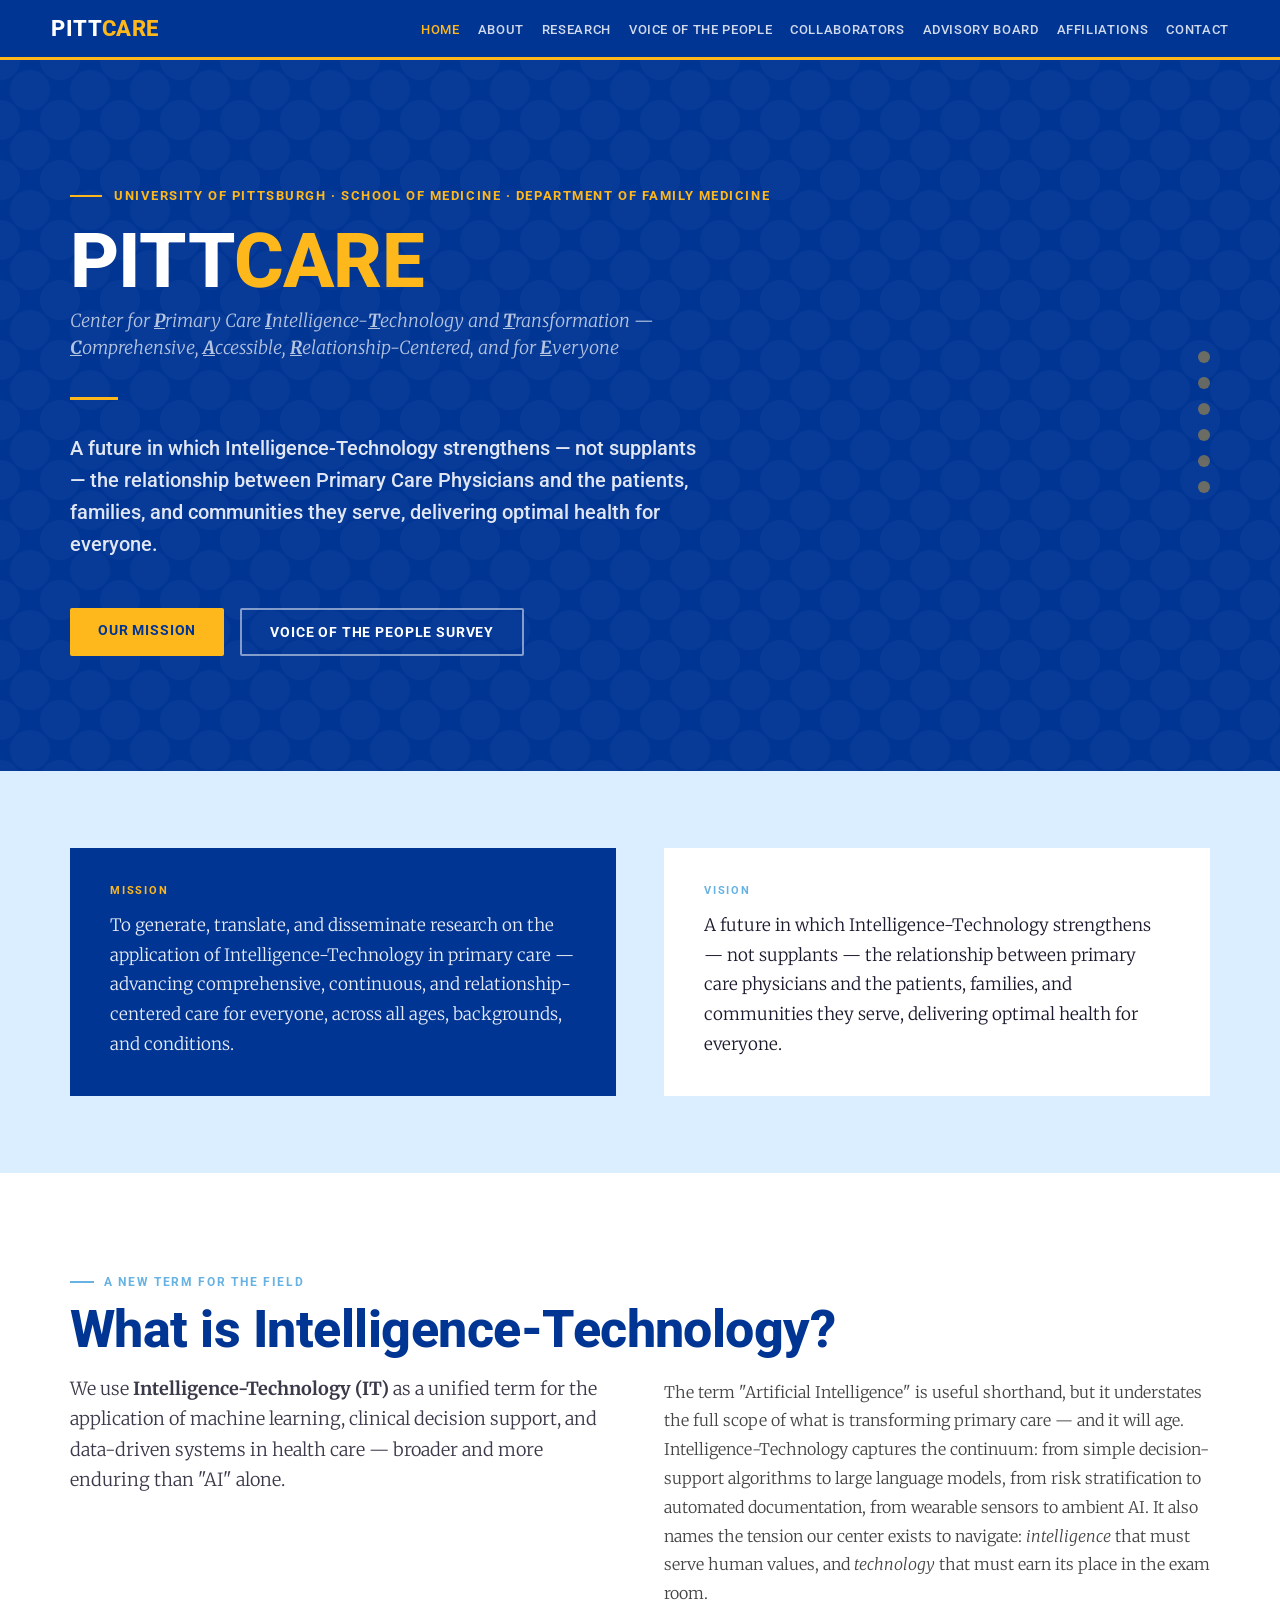
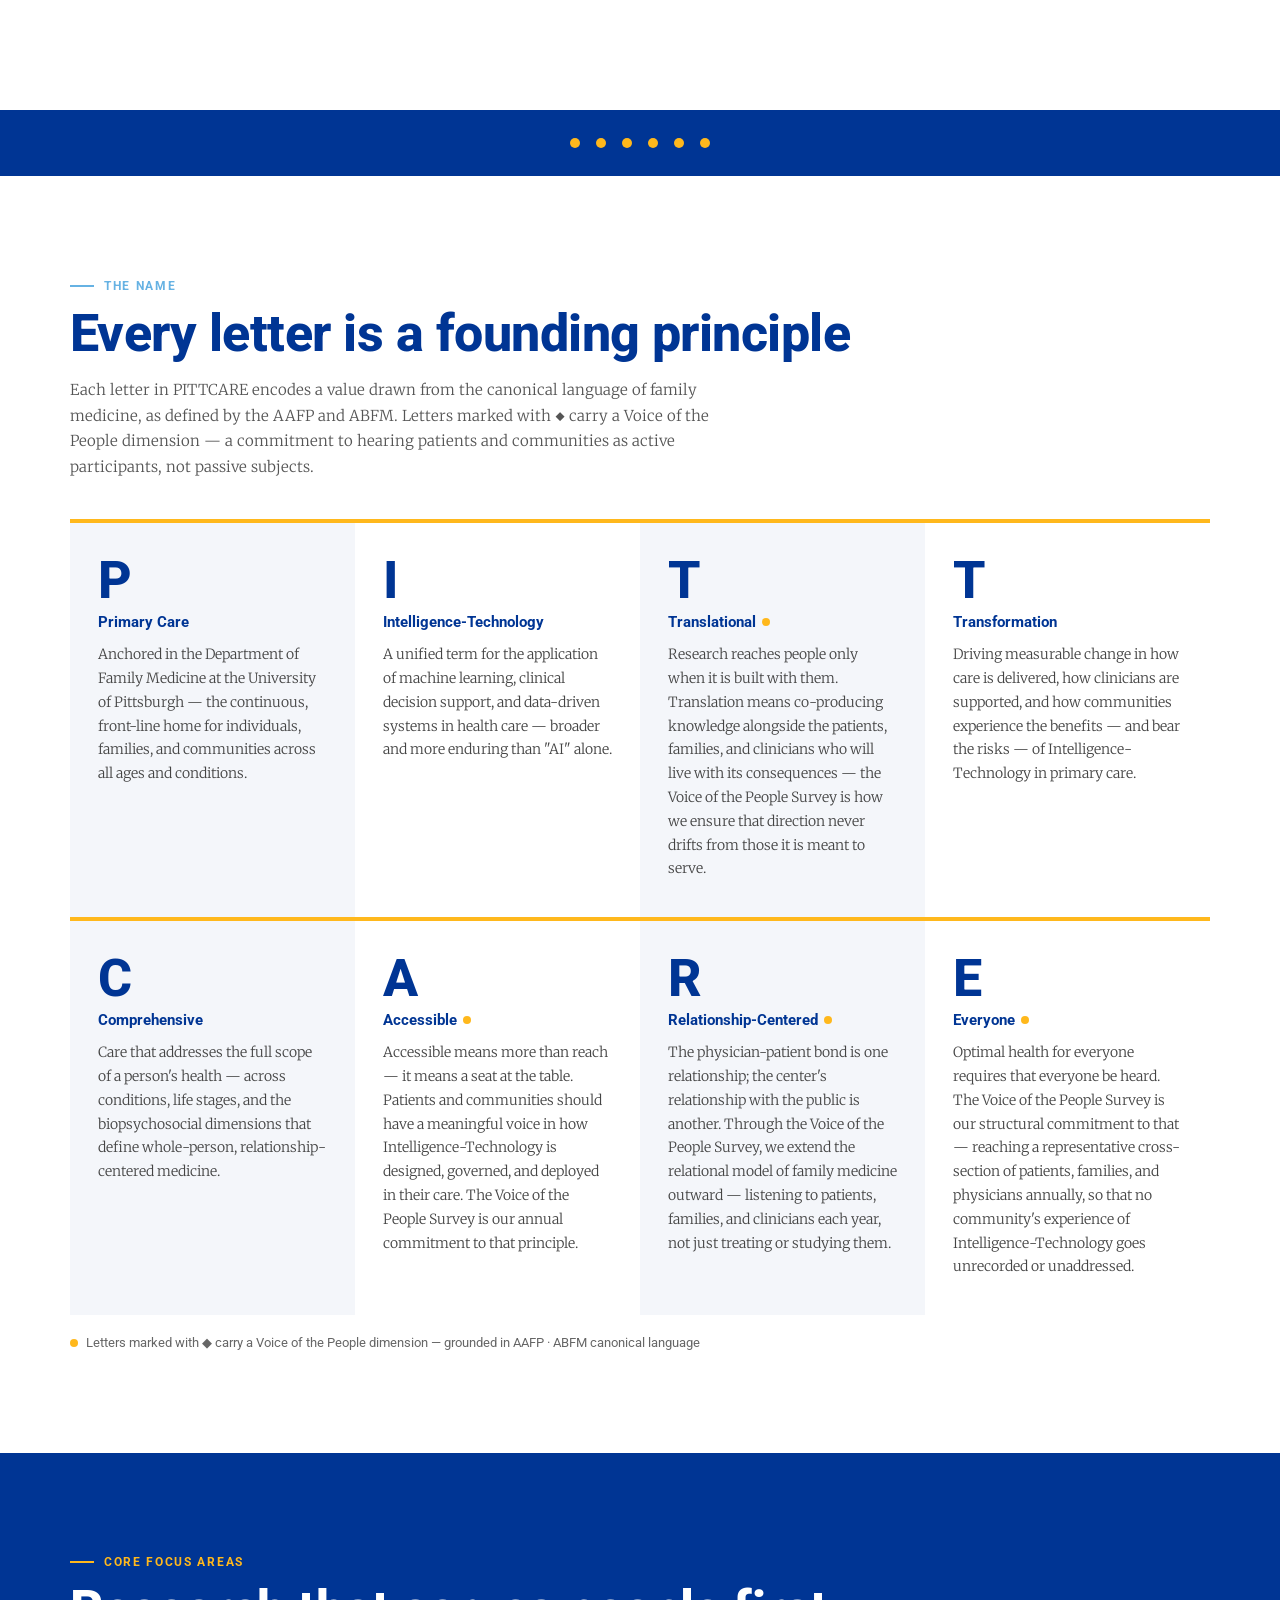
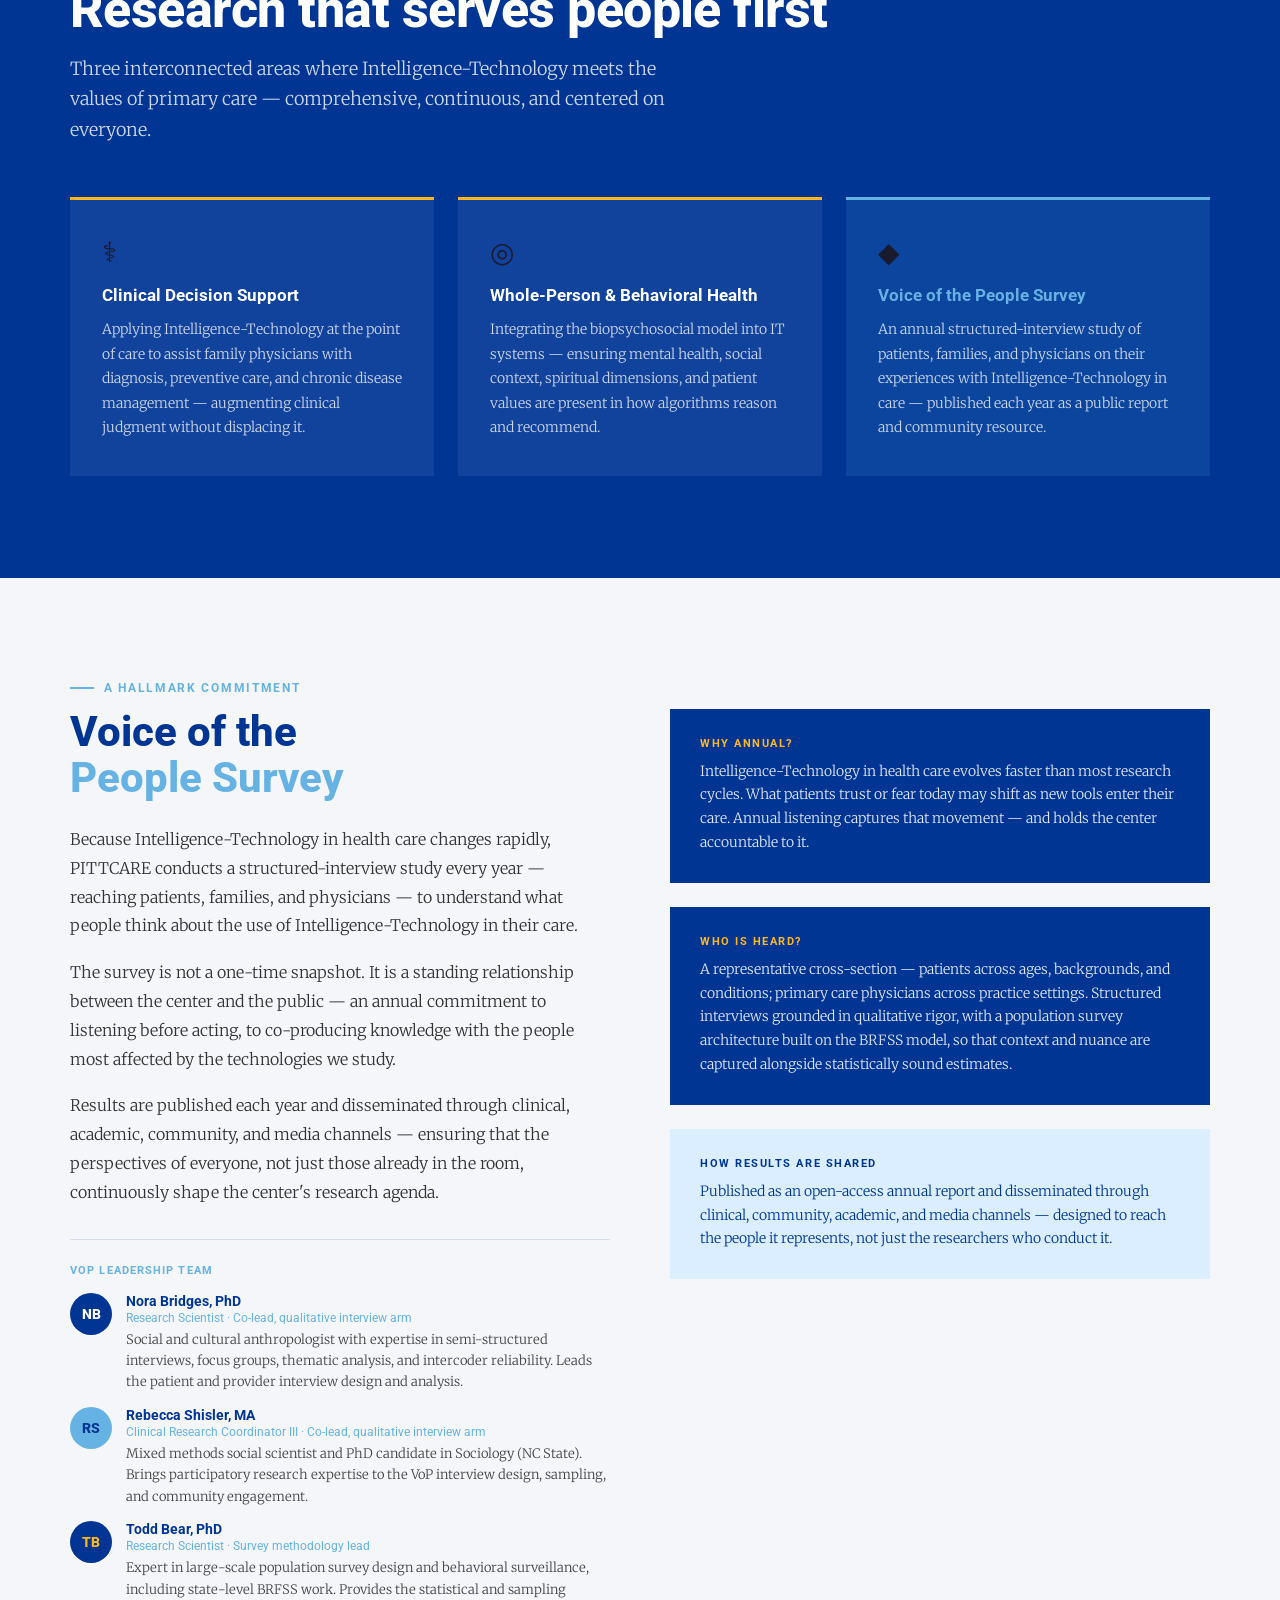
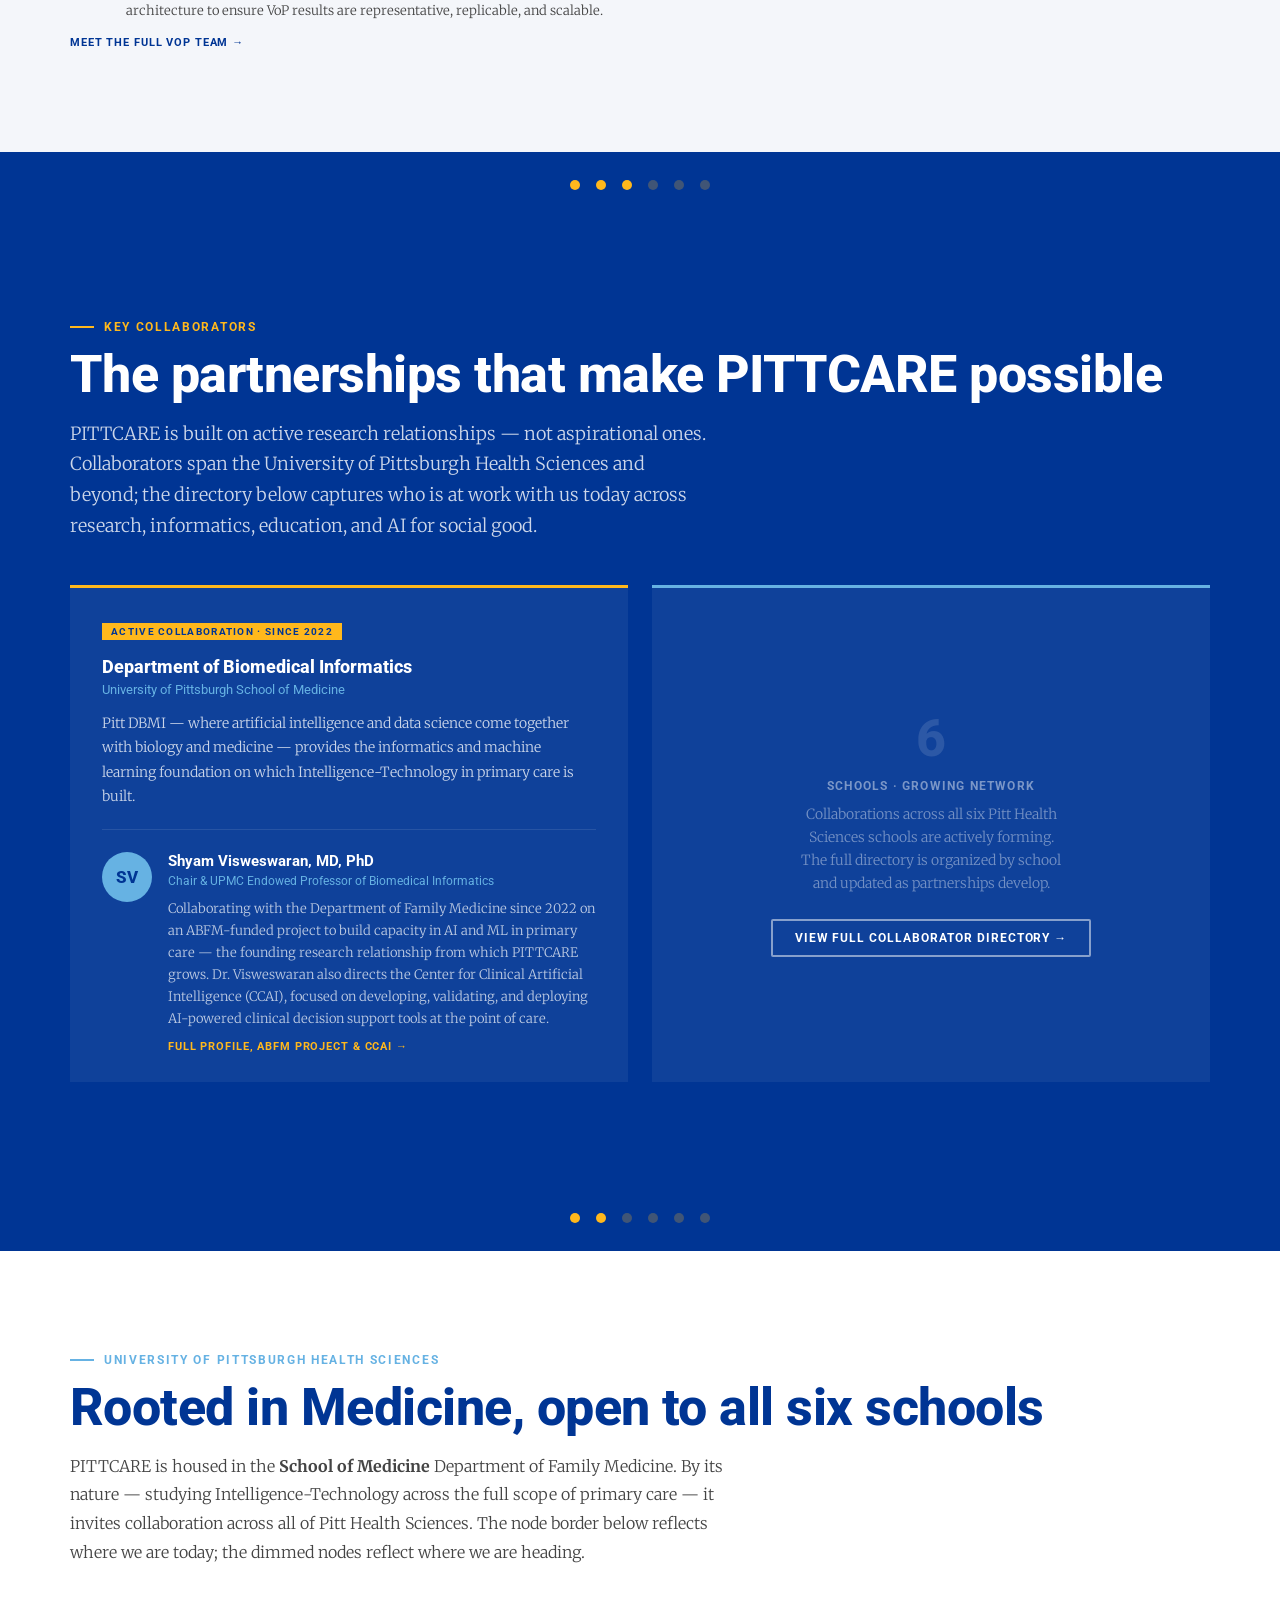
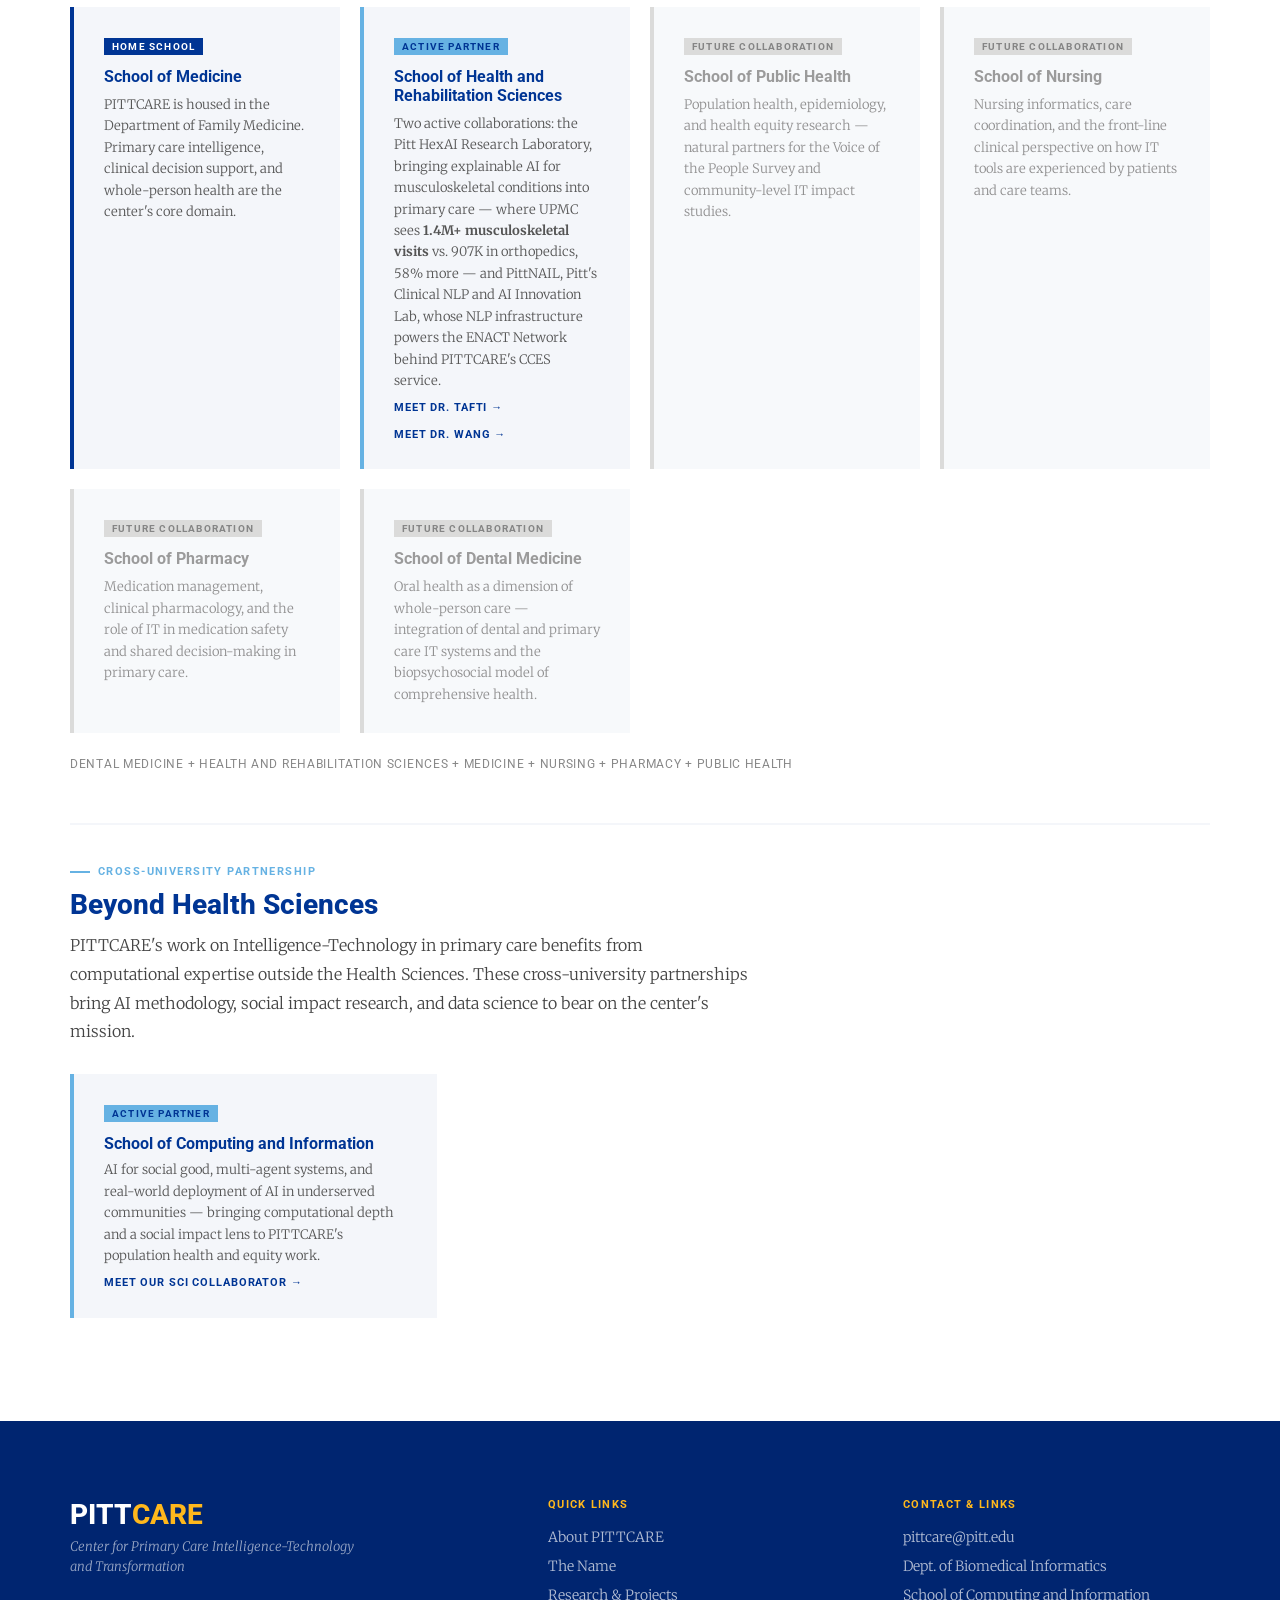
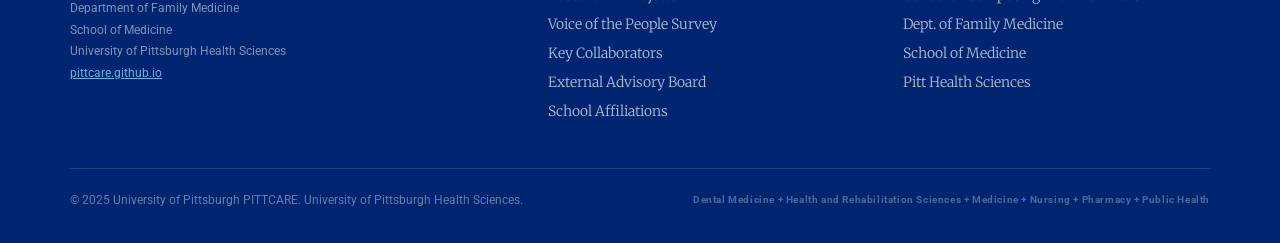
==== index.html @ 3c2f388a "Update index.html" ====
<!DOCTYPE html>
<html lang="en">
<head>
  <meta charset="UTF-8">
  <meta name="viewport" content="width=device-width, initial-scale=1.0">
  <title>PITTCARE — Center for Primary Care Intelligence-Technology and Transformation</title>
  <link rel="preconnect" href="https://fonts.googleapis.com">
  <link rel="preconnect" href="https://fonts.gstatic.com" crossorigin>
  <link href="https://fonts.googleapis.com/css2?family=Merriweather:ital,wght@0,300;0,400;0,700;1,300;1,400&family=Roboto:wght@400;500;700;800;900&display=swap" rel="stylesheet">

  <style>
    *, *::before, *::after { box-sizing: border-box; margin: 0; padding: 0; }

    /* ── Brand tokens ─────────────────────────────────────────────── */
    :root {
      --royal:      #003594;
      --royal-dark: #002570;
      --gold:       #ffb81c;
      --light-blue: #66b2e3;
      --new-sky:    #dbeeff;
      --white:      #ffffff;
      --black:      #000000;
      --gray:       #c8c9c7;
      --gray-light: #f4f6fa;
      --text-body:  #1a1a2e;

      --font-sans:  'Roboto', sans-serif;
      --font-serif: 'Merriweather', serif;

      --max-w: 1140px;
      --section-pad: clamp(60px, 8vw, 110px) clamp(20px, 5vw, 80px);
    }

    html { scroll-behavior: smooth; }

    body {
      font-family: var(--font-sans);
      color: var(--text-body);
      background: var(--white);
      -webkit-font-smoothing: antialiased;
    }

    /* ── Six-node motif (signature element) ──────────────────────── */
    .nodes {
      display: flex;
      gap: 8px;
      align-items: center;
    }

    .node {
      width: 10px;
      height: 10px;
      border-radius: 50%;
      background: var(--gold);
      opacity: 0.35;
      transition: opacity 0.4s, transform 0.4s;
    }

    .node.active {
      opacity: 1;
      transform: scale(1.25);
    }

    .node-row {
      display: flex;
      gap: 10px;
      align-items: center;
    }

    .node-row .node { width: 8px; height: 8px; }

    /* ── Hero ─────────────────────────────────────────────────────── */
    .hero {
      background: var(--royal);
      color: var(--white);
      padding: clamp(80px,10vw,130px) clamp(20px,5vw,80px) clamp(70px,9vw,120px);
      position: relative;
      overflow: hidden;
    }

    /* Subtle cellular texture via SVG background */
    .hero::before {
      content: '';
      position: absolute;
      inset: 0;
      background-image: url("data:image/svg+xml,%3Csvg width='60' height='60' viewBox='0 0 60 60' xmlns='http://www.w3.org/2000/svg'%3E%3Cg fill='none' fill-rule='evenodd'%3E%3Cg fill='%23ffffff' fill-opacity='0.03'%3E%3Ccircle cx='30' cy='30' r='20'/%3E%3Ccircle cx='0' cy='0' r='20'/%3E%3Ccircle cx='60' cy='0' r='20'/%3E%3Ccircle cx='0' cy='60' r='20'/%3E%3Ccircle cx='60' cy='60' r='20'/%3E%3C/g%3E%3C/g%3E%3C/svg%3E");
      pointer-events: none;
    }

    .hero-inner {
      max-width: var(--max-w);
      margin: 0 auto;
      position: relative;
    }

    .hero-eyebrow {
      font-family: var(--font-sans);
      font-weight: 700;
      font-size: 13px;
      letter-spacing: 0.12em;
      text-transform: uppercase;
      color: var(--gold);
      margin-bottom: 20px;
      display: flex;
      align-items: center;
      gap: 12px;
    }

    .hero-eyebrow::before {
      content: '';
      display: block;
      width: 32px;
      height: 2px;
      background: var(--gold);
    }

    .hero h1 {
      font-family: var(--font-sans);
      font-weight: 800;
      font-size: clamp(42px, 6.5vw, 76px);
      line-height: 1.0;
      letter-spacing: -0.01em;
      color: var(--white);
      margin-bottom: 8px;
    }

    .hero h1 .accent { color: var(--gold); }

    .hero-full-name {
      font-family: var(--font-serif);
      font-weight: 300;
      font-style: italic;
      font-size: clamp(14px, 1.6vw, 18px);
      color: rgba(255,255,255,0.7);
      margin-bottom: 36px;
      line-height: 1.5;
    }

    .hero-rule {
      width: 48px;
      height: 3px;
      background: var(--gold);
      margin-bottom: 32px;
    }

    .hero-body {
      font-family: var(--font-sans);
      font-weight: 500;
      font-size: clamp(16px, 1.8vw, 20px);
      line-height: 1.6;
      color: rgba(255,255,255,0.88);
      max-width: 640px;
      margin-bottom: 48px;
    }

    .hero-ctas {
      display: flex;
      gap: 16px;
      flex-wrap: wrap;
    }

    .btn {
      font-family: var(--font-sans);
      font-weight: 700;
      font-size: 14px;
      letter-spacing: 0.06em;
      text-transform: uppercase;
      padding: 14px 28px;
      border-radius: 2px;
      text-decoration: none;
      display: inline-block;
      transition: all 0.2s;
      cursor: pointer;
    }

    .btn-primary {
      background: var(--gold);
      color: var(--royal);
    }

    .btn-primary:hover {
      background: #e8a510;
      transform: translateY(-1px);
    }

    .btn-outline {
      background: transparent;
      color: var(--white);
      border: 2px solid rgba(255,255,255,0.5);
    }

    .btn-outline:hover {
      border-color: var(--white);
      background: rgba(255,255,255,0.08);
    }

    .hero-node-strip {
      position: absolute;
      right: 0;
      top: 50%;
      transform: translateY(-50%);
      display: flex;
      flex-direction: column;
      gap: 14px;
      padding-right: 0;
      opacity: 0.4;
    }

    .hero-node-strip .node {
      width: 12px;
      height: 12px;
      background: var(--gold);
      opacity: 1;
    }

    /* ── Section base ─────────────────────────────────────────────── */
    section { padding: var(--section-pad); }

    .section-inner {
      max-width: var(--max-w);
      margin: 0 auto;
    }

    .section-label {
      font-family: var(--font-sans);
      font-weight: 700;
      font-size: 12px;
      letter-spacing: 0.14em;
      text-transform: uppercase;
      color: var(--light-blue);
      margin-bottom: 14px;
      display: flex;
      align-items: center;
      gap: 10px;
    }

    .section-label::before {
      content: '';
      display: block;
      width: 24px;
      height: 2px;
      background: var(--light-blue);
    }

    .section-label.on-dark { color: var(--gold); }
    .section-label.on-dark::before { background: var(--gold); }

    .section-h2 {
      font-family: var(--font-sans);
      font-weight: 800;
      font-size: clamp(32px, 4.5vw, 52px);
      line-height: 1.05;
      letter-spacing: -0.01em;
      color: var(--royal);
      margin-bottom: 16px;
    }

    .section-h2.on-dark { color: var(--white); }

    .section-lead {
      font-family: var(--font-serif);
      font-weight: 300;
      font-size: clamp(15px, 1.6vw, 18px);
      line-height: 1.7;
      color: #3a3a4a;
      max-width: 640px;
      margin-bottom: 52px;
    }

    .section-lead.on-dark { color: rgba(255,255,255,0.8); }

    /* ── Vision / Mission band ────────────────────────────────────── */
    .vm-band {
      background: var(--new-sky);
      padding: clamp(48px,6vw,80px) clamp(20px,5vw,80px);
    }

    .vm-grid {
      max-width: var(--max-w);
      margin: 0 auto;
      display: grid;
      grid-template-columns: 1fr 1fr;
      gap: 48px;
    }

    .vm-card {
      padding: 36px 40px;
    }

    .vm-card.royal {
      background: var(--royal);
      color: var(--white);
    }

    .vm-card.white {
      background: var(--white);
    }

    .vm-label {
      font-family: var(--font-sans);
      font-weight: 700;
      font-size: 11px;
      letter-spacing: 0.16em;
      text-transform: uppercase;
      margin-bottom: 14px;
    }

    .vm-card.royal .vm-label { color: var(--gold); }
    .vm-card.white .vm-label { color: var(--light-blue); }

    .vm-text {
      font-family: var(--font-serif);
      font-weight: 300;
      font-size: clamp(15px,1.5vw,17px);
      line-height: 1.75;
    }

    .vm-card.royal .vm-text { color: rgba(255,255,255,0.9); }
    .vm-card.white .vm-text { color: var(--text-body); }

    /* ── THE NAME section ─────────────────────────────────────────── */
    .name-section { background: var(--white); }

    .pillars-grid {
      display: grid;
      grid-template-columns: repeat(4, 1fr);
      gap: 0;
    }

    .pillar {
      padding: 32px 28px 36px;
      border-top: 4px solid var(--gold);
      background: var(--gray-light);
      transition: background 0.2s;
      position: relative;
    }

    .pillar:nth-child(even) { background: var(--white); }

    .pillar:hover { background: var(--new-sky); }

    .pillar-letter {
      font-family: var(--font-sans);
      font-weight: 800;
      font-size: 52px;
      line-height: 1;
      color: var(--royal);
      margin-bottom: 6px;
    }

    .pillar-word {
      font-family: var(--font-sans);
      font-weight: 700;
      font-size: 15px;
      color: var(--royal);
      margin-bottom: 12px;
      display: flex;
      align-items: center;
      gap: 6px;
    }

    .vop-dot {
      width: 8px;
      height: 8px;
      border-radius: 50%;
      background: var(--gold);
      flex-shrink: 0;
    }

    .pillar-desc {
      font-family: var(--font-serif);
      font-weight: 300;
      font-size: 14px;
      line-height: 1.7;
      color: #444;
    }

    .pillars-note {
      margin-top: 20px;
      font-family: var(--font-sans);
      font-size: 13px;
      color: #666;
      display: flex;
      align-items: center;
      gap: 8px;
    }

    /* ── Focus Areas ──────────────────────────────────────────────── */
    .focus-section { background: var(--royal); }

    .focus-grid {
      display: grid;
      grid-template-columns: repeat(3, 1fr);
      gap: 24px;
      margin-top: 0;
    }

    .focus-card {
      background: rgba(255,255,255,0.07);
      padding: 36px 32px;
      border-top: 3px solid var(--gold);
      transition: background 0.2s;
    }

    .focus-card:hover { background: rgba(255,255,255,0.12); }

    .focus-card.vop-card {
      border-top-color: var(--light-blue);
      background: rgba(102,178,227,0.12);
    }

    .focus-icon {
      font-size: 28px;
      margin-bottom: 16px;
      display: block;
    }

    .focus-title {
      font-family: var(--font-sans);
      font-weight: 700;
      font-size: 17px;
      color: var(--white);
      margin-bottom: 12px;
    }

    .focus-card.vop-card .focus-title { color: var(--light-blue); }

    .focus-body {
      font-family: var(--font-serif);
      font-weight: 300;
      font-size: 14px;
      line-height: 1.75;
      color: rgba(255,255,255,0.78);
    }

    /* ── Voice of the People feature ─────────────────────────────── */
    .vop-section { background: var(--gray-light); }

    .vop-grid {
      display: grid;
      grid-template-columns: 1fr 1fr;
      gap: 60px;
      align-items: start;
    }

    .vop-main h3 {
      font-family: var(--font-sans);
      font-weight: 800;
      font-size: clamp(28px,3.5vw,42px);
      line-height: 1.1;
      color: var(--royal);
      margin-bottom: 24px;
    }

    .vop-main h3 em {
      font-style: normal;
      color: var(--light-blue);
    }

    .vop-main > p {
      font-family: var(--font-serif);
      font-weight: 300;
      font-size: clamp(14px,1.4vw,16px);
      line-height: 1.8;
      color: #333;
      margin-bottom: 18px;
    }

    .vop-sidebar {
      display: flex;
      flex-direction: column;
      gap: 24px;
    }

    .vop-fact {
      background: var(--royal);
      color: var(--white);
      padding: 28px 30px;
    }

    .vop-fact-label {
      font-family: var(--font-sans);
      font-weight: 700;
      font-size: 11px;
      letter-spacing: 0.14em;
      text-transform: uppercase;
      color: var(--gold);
      margin-bottom: 10px;
    }

    .vop-fact-text {
      font-family: var(--font-serif);
      font-weight: 300;
      font-size: 14px;
      line-height: 1.7;
      color: rgba(255,255,255,0.88);
    }

    /* ── School affiliation ───────────────────────────────────────── */
    .schools-section { background: var(--white); }

    .schools-grid {
      display: grid;
      grid-template-columns: repeat(auto-fit, minmax(260px, 1fr));
      gap: 20px;
    }

    .school-card {
      padding: 28px 30px;
      border-left: 4px solid var(--royal);
      background: var(--gray-light);
    }

    .school-card.primary { border-left-color: var(--royal); }
    .school-card.partner { border-left-color: var(--light-blue); }
    .school-card.future  { border-left-color: var(--gray); opacity: 0.65; }

    .school-badge {
      font-family: var(--font-sans);
      font-weight: 700;
      font-size: 10px;
      letter-spacing: 0.12em;
      text-transform: uppercase;
      padding: 3px 8px;
      display: inline-block;
      margin-bottom: 12px;
    }

    .school-card.primary .school-badge { background: var(--royal); color: var(--white); }
    .school-card.partner .school-badge { background: var(--light-blue); color: var(--royal); }
    .school-card.future  .school-badge { background: var(--gray); color: #444; }

    .school-name {
      font-family: var(--font-sans);
      font-weight: 700;
      font-size: 16px;
      color: var(--royal);
      margin-bottom: 8px;
    }

    .school-card.future .school-name { color: #666; }

    .school-desc {
      font-family: var(--font-serif);
      font-weight: 300;
      font-size: 13px;
      line-height: 1.65;
      color: #555;
    }

    /* ── Collaborators section ────────────────────────────────────── */
    .collabs-section { background: var(--royal); }

    .collab-card {
      background: rgba(255,255,255,0.06);
      border-top: 3px solid var(--gold);
      transition: background 0.2s;
    }

    .collab-card:hover { background: rgba(255,255,255,0.1); }

    .collab-header { padding: 32px 32px 0; }

    .collab-dept-badge {
      font-family: var(--font-sans);
      font-weight: 700;
      font-size: 10px;
      letter-spacing: 0.13em;
      text-transform: uppercase;
      background: var(--gold);
      color: var(--royal);
      padding: 3px 9px;
      display: inline-block;
      margin-bottom: 16px;
    }

    .collab-dept-name {
      font-family: var(--font-sans);
      font-weight: 800;
      font-size: 18px;
      color: var(--white);
      margin-bottom: 4px;
      line-height: 1.2;
    }

    .collab-school {
      font-family: var(--font-sans);
      font-size: 13px;
      color: var(--light-blue);
      margin-bottom: 14px;
    }

    .collab-desc {
      font-family: var(--font-serif);
      font-weight: 300;
      font-size: 14px;
      line-height: 1.75;
      color: rgba(255,255,255,0.78);
      padding: 0 32px 20px;
    }

    .collab-divider {
      height: 1px;
      background: rgba(255,255,255,0.1);
      margin: 0 32px;
    }

    .collab-person {
      display: flex;
      gap: 16px;
      align-items: flex-start;
      padding: 22px 32px 28px;
    }

    .collab-avatar {
      width: 50px;
      height: 50px;
      border-radius: 50%;
      background: var(--light-blue);
      flex-shrink: 0;
      display: flex;
      align-items: center;
      justify-content: center;
      font-family: var(--font-sans);
      font-weight: 800;
      font-size: 17px;
      color: var(--royal);
    }

    .collab-person-name {
      font-family: var(--font-sans);
      font-weight: 700;
      font-size: 15px;
      color: var(--white);
      margin-bottom: 3px;
    }

    .collab-person-title {
      font-family: var(--font-sans);
      font-size: 12px;
      color: var(--light-blue);
      margin-bottom: 8px;
      line-height: 1.4;
    }

    .collab-person-bio {
      font-family: var(--font-serif);
      font-weight: 300;
      font-size: 13px;
      line-height: 1.7;
      color: rgba(255,255,255,0.72);
    }

    .collab-link {
      display: inline-block;
      margin-top: 10px;
      font-family: var(--font-sans);
      font-weight: 700;
      font-size: 11px;
      letter-spacing: 0.08em;
      text-transform: uppercase;
      color: var(--gold);
      text-decoration: none;
    }

    .collab-link:hover { text-decoration: underline; }

    .collab-project {
      background: rgba(102,178,227,0.1);
      border-top: 1px solid rgba(102,178,227,0.2);
      padding: 18px 32px 24px;
    }

    .collab-project-label {
      font-family: var(--font-sans);
      font-weight: 700;
      font-size: 10px;
      letter-spacing: 0.13em;
      text-transform: uppercase;
      color: var(--light-blue);
      margin-bottom: 8px;
    }

    .collab-project-text {
      font-family: var(--font-serif);
      font-weight: 300;
      font-size: 13px;
      line-height: 1.7;
      color: rgba(255,255,255,0.8);
    }

    /* ── Node border divider ──────────────────────────────────────── */
    .node-divider {
      display: flex;
      justify-content: center;
      gap: 16px;
      padding: 28px 0;
      background: var(--royal);
    }

    .node-divider .nd {
      width: 10px;
      height: 10px;
      border-radius: 50%;
      background: var(--gold);
    }

    .node-divider .nd.dim { opacity: 0.25; }

    /* ── Scroll-triggered fade ────────────────────────────────────── */
    .fade-in {
      opacity: 0;
      transform: translateY(18px);
      transition: opacity 0.55s ease, transform 0.55s ease;
    }

    .fade-in.visible {
      opacity: 1;
      transform: translateY(0);
    }

    /* ── Responsive ───────────────────────────────────────────────── */
    @media (max-width: 900px) {
      .pillars-grid { grid-template-columns: repeat(2, 1fr); }
      .focus-grid   { grid-template-columns: 1fr; }
      .vop-grid     { grid-template-columns: 1fr; }
      .vm-grid      { grid-template-columns: 1fr; gap: 24px; }
      .hero-node-strip { display: none; }
    }

    @media (max-width: 600px) {
      .pillars-grid { grid-template-columns: 1fr 1fr; }
      .hero h1      { font-size: 38px; }
    }

    @media (prefers-reduced-motion: reduce) {
      .fade-in { opacity: 1; transform: none; transition: none; }
    }
  </style>
</head>
<body data-page="home">

  <!-- Nav injected by site.js -->
  <div id="site-nav"></div>

  <!-- ── Hero ────────────────────────────────────────────────────── -->
  <section class="hero" id="top">
    <div class="hero-inner">
      <p class="hero-eyebrow">University of Pittsburgh · School of Medicine · Department of Family Medicine</p>
      <h1>PITT<span class="accent">CARE</span></h1>
      <p class="hero-full-name">
        Center for <strong><u>P</u></strong>rimary Care <strong><u>I</u></strong>ntelligence-<strong><u>T</u></strong>echnology and <strong><u>T</u></strong>ransformation —<br>
        <strong><u>C</u></strong>omprehensive, <strong><u>A</u></strong>ccessible, <strong><u>R</u></strong>elationship-Centered, and for <strong><u>E</u></strong>veryone
      </p>
      <div class="hero-rule"></div>
      <p class="hero-body">
        A future in which Intelligence-Technology strengthens — not supplants — the relationship between Primary Care Physicians and the patients, families, and communities they serve, delivering optimal health for everyone.
      </p>
      <div class="hero-ctas">
        <a href="#about" class="btn btn-primary">Our Mission</a>
        <a href="#vop" class="btn btn-outline">Voice of the People Survey</a>
      </div>

      <!-- Six-node strip — signature element -->
      <div class="hero-node-strip nodes">
        <div class="node active"></div>
        <div class="node active"></div>
        <div class="node active"></div>
        <div class="node active"></div>
        <div class="node active"></div>
        <div class="node active"></div>
      </div>
    </div>
  </section>

  <!-- ── Vision / Mission ────────────────────────────────────────── -->
  <div class="vm-band" id="about">
    <div class="vm-grid">
      <div class="vm-card royal fade-in">
        <div class="vm-label">Mission</div>
        <p class="vm-text">To generate, translate, and disseminate research on the application of Intelligence-Technology in primary care — advancing comprehensive, continuous, and relationship-centered care for everyone, across all ages, backgrounds, and conditions.</p>
      </div>
      <div class="vm-card white fade-in">
        <div class="vm-label">Vision</div>
        <p class="vm-text">A future in which Intelligence-Technology strengthens — not supplants — the relationship between primary care physicians and the patients, families, and communities they serve, delivering optimal health for everyone.</p>
      </div>
    </div>
  </div>

  <!-- ── What is Intelligence-Technology ────────────────────────── -->
  <section style="background: var(--white); padding: var(--section-pad);" id="it">
    <div class="section-inner">
      <p class="section-label">A new term for the field</p>
      <h2 class="section-h2 fade-in">What is Intelligence-Technology?</h2>
      <div style="display:grid; grid-template-columns:1fr 1fr; gap:48px; align-items:start;">
        <p class="section-lead" style="margin-bottom:0;" >
          We use <strong>Intelligence-Technology (IT)</strong> as a unified term for the application of machine learning, clinical decision support, and data-driven systems in health care — broader and more enduring than "AI" alone.
        </p>
        <p style="font-family:var(--font-serif); font-weight:300; font-size:clamp(14px,1.4vw,16px); line-height:1.8; color:#444; padding-top:4px;" class="fade-in">
          The term "Artificial Intelligence" is useful shorthand, but it understates the full scope of what is transforming primary care — and it will age. Intelligence-Technology captures the continuum: from simple decision-support algorithms to large language models, from risk stratification to automated documentation, from wearable sensors to ambient AI. It also names the tension our center exists to navigate: <em>intelligence</em> that must serve human values, and <em>technology</em> that must earn its place in the exam room.
        </p>
      </div>
    </div>
  </section>

  <!-- Node divider -->
  <div class="node-divider">
    <div class="nd"></div>
    <div class="nd"></div>
    <div class="nd"></div>
    <div class="nd"></div>
    <div class="nd"></div>
    <div class="nd"></div>
  </div>

  <!-- ── THE NAME ─────────────────────────────────────────────────── -->
  <section class="name-section" id="the-name" style="padding: var(--section-pad);">
    <div class="section-inner">
      <p class="section-label">The name</p>
      <h2 class="section-h2 fade-in">Every letter is a founding principle</h2>
      <p style="font-family:var(--font-serif); font-weight:300; font-size:15px; color:#555; margin-bottom:40px; line-height:1.7; max-width:680px;">
        Each letter in PITTCARE encodes a value drawn from the canonical language of family medicine, as defined by the AAFP and ABFM. Letters marked with ◆ carry a Voice of the People dimension — a commitment to hearing patients and communities as active participants, not passive subjects.
      </p>
      <div class="pillars-grid fade-in">
        <div class="pillar">
          <div class="pillar-letter">P</div>
          <div class="pillar-word">Primary Care</div>
          <p class="pillar-desc">Anchored in the Department of Family Medicine at the University of Pittsburgh — the continuous, front-line home for individuals, families, and communities across all ages and conditions.</p>
        </div>
        <div class="pillar">
          <div class="pillar-letter">I</div>
          <div class="pillar-word">Intelligence-Technology</div>
          <p class="pillar-desc">A unified term for the application of machine learning, clinical decision support, and data-driven systems in health care — broader and more enduring than "AI" alone.</p>
        </div>
        <div class="pillar">
          <div class="pillar-letter">T</div>
          <div class="pillar-word">
            Translational
            <span class="vop-dot" title="Voice of the People dimension"></span>
          </div>
          <p class="pillar-desc">Research reaches people only when it is built with them. Translation means co-producing knowledge alongside the patients, families, and clinicians who will live with its consequences — the Voice of the People Survey is how we ensure that direction never drifts from those it is meant to serve.</p>
        </div>
        <div class="pillar">
          <div class="pillar-letter">T</div>
          <div class="pillar-word">Transformation</div>
          <p class="pillar-desc">Driving measurable change in how care is delivered, how clinicians are supported, and how communities experience the benefits — and bear the risks — of Intelligence-Technology in primary care.</p>
        </div>
        <div class="pillar">
          <div class="pillar-letter">C</div>
          <div class="pillar-word">Comprehensive</div>
          <p class="pillar-desc">Care that addresses the full scope of a person's health — across conditions, life stages, and the biopsychosocial dimensions that define whole-person, relationship-centered medicine.</p>
        </div>
        <div class="pillar">
          <div class="pillar-letter">A</div>
          <div class="pillar-word">
            Accessible
            <span class="vop-dot" title="Voice of the People dimension"></span>
          </div>
          <p class="pillar-desc">Accessible means more than reach — it means a seat at the table. Patients and communities should have a meaningful voice in how Intelligence-Technology is designed, governed, and deployed in their care. The Voice of the People Survey is our annual commitment to that principle.</p>
        </div>
        <div class="pillar">
          <div class="pillar-letter">R</div>
          <div class="pillar-word">
            Relationship-Centered
            <span class="vop-dot" title="Voice of the People dimension"></span>
          </div>
          <p class="pillar-desc">The physician-patient bond is one relationship; the center's relationship with the public is another. Through the Voice of the People Survey, we extend the relational model of family medicine outward — listening to patients, families, and clinicians each year, not just treating or studying them.</p>
        </div>
        <div class="pillar">
          <div class="pillar-letter">E</div>
          <div class="pillar-word">
            Everyone
            <span class="vop-dot" title="Voice of the People dimension"></span>
          </div>
          <p class="pillar-desc">Optimal health for everyone requires that everyone be heard. The Voice of the People Survey is our structural commitment to that — reaching a representative cross-section of patients, families, and physicians annually, so that no community's experience of Intelligence-Technology goes unrecorded or unaddressed.</p>
        </div>
      </div>
      <p class="pillars-note">
        <span class="vop-dot"></span>
        Letters marked with ◆ carry a Voice of the People dimension — grounded in AAFP · ABFM canonical language
      </p>
    </div>
  </section>

  <!-- ── Focus Areas ─────────────────────────────────────────────── -->
  <section class="focus-section" id="focus" style="padding: var(--section-pad);">
    <div class="section-inner">
      <p class="section-label on-dark">Core focus areas</p>
      <h2 class="section-h2 on-dark fade-in">Research that serves people first</h2>
      <p class="section-lead on-dark">Three interconnected areas where Intelligence-Technology meets the values of primary care — comprehensive, continuous, and centered on everyone.</p>
      <div class="focus-grid fade-in">
        <div class="focus-card">
          <span class="focus-icon">⚕</span>
          <div class="focus-title">Clinical Decision Support</div>
          <p class="focus-body">Applying Intelligence-Technology at the point of care to assist family physicians with diagnosis, preventive care, and chronic disease management — augmenting clinical judgment without displacing it.</p>
        </div>
        <div class="focus-card">
          <span class="focus-icon">◎</span>
          <div class="focus-title">Whole-Person &amp; Behavioral Health</div>
          <p class="focus-body">Integrating the biopsychosocial model into IT systems — ensuring mental health, social context, spiritual dimensions, and patient values are present in how algorithms reason and recommend.</p>
        </div>
        <div class="focus-card vop-card">
          <span class="focus-icon">◆</span>
          <div class="focus-title">Voice of the People Survey</div>
          <p class="focus-body">An annual structured-interview study of patients, families, and physicians on their experiences with Intelligence-Technology in care — published each year as a public report and community resource.</p>
        </div>
      </div>
    </div>
  </section>

  <!-- ── Voice of the People ─────────────────────────────────────── -->
  <section class="vop-section" id="vop" style="padding: var(--section-pad);">
    <div class="section-inner">
      <p class="section-label">A hallmark commitment</p>
      <div class="vop-grid">
        <div class="vop-main">
          <h3>Voice of the<br><em>People Survey</em></h3>
          <p>Because Intelligence-Technology in health care changes rapidly, PITTCARE conducts a structured-interview study every year — reaching patients, families, and physicians — to understand what people think about the use of Intelligence-Technology in their care.</p>
          <p>The survey is not a one-time snapshot. It is a standing relationship between the center and the public — an annual commitment to listening before acting, to co-producing knowledge with the people most affected by the technologies we study.</p>
          <p>Results are published each year and disseminated through clinical, academic, community, and media channels — ensuring that the perspectives of everyone, not just those already in the room, continuously shape the center's research agenda.</p>

          <!-- VoP Leadership Team -->
          <div style="margin-top:32px; padding-top:24px; border-top:1px solid rgba(0,53,148,0.12);">
            <p style="font-family:var(--font-sans); font-weight:700; font-size:11px; letter-spacing:0.1em; text-transform:uppercase; color:var(--light-blue); margin-bottom:16px;">VoP leadership team</p>
            <div style="display:flex; flex-direction:column; gap:14px;">

              <div style="display:flex; gap:14px; align-items:flex-start;">
                <div style="width:42px; height:42px; border-radius:50%; background:var(--royal); display:flex; align-items:center; justify-content:center; font-family:var(--font-sans); font-weight:800; font-size:14px; color:var(--white); flex-shrink:0;">NB</div>
                <div>
                  <div style="font-family:var(--font-sans); font-weight:700; font-size:14px; color:var(--royal); margin-bottom:2px;">Nora Bridges, PhD</div>
                  <div style="font-family:var(--font-sans); font-size:12px; color:var(--light-blue); margin-bottom:4px;">Research Scientist · Co-lead, qualitative interview arm</div>
                  <p style="font-family:var(--font-serif); font-weight:300; font-size:13px; line-height:1.65; color:#444;">Social and cultural anthropologist with expertise in semi-structured interviews, focus groups, thematic analysis, and intercoder reliability. Leads the patient and provider interview design and analysis.</p>
                </div>
              </div>

              <div style="display:flex; gap:14px; align-items:flex-start;">
                <div style="width:42px; height:42px; border-radius:50%; background:var(--light-blue); display:flex; align-items:center; justify-content:center; font-family:var(--font-sans); font-weight:800; font-size:14px; color:var(--royal); flex-shrink:0;">RS</div>
                <div>
                  <div style="font-family:var(--font-sans); font-weight:700; font-size:14px; color:var(--royal); margin-bottom:2px;">Rebecca Shisler, MA</div>
                  <div style="font-family:var(--font-sans); font-size:12px; color:var(--light-blue); margin-bottom:4px;">Clinical Research Coordinator III · Co-lead, qualitative interview arm</div>
                  <p style="font-family:var(--font-serif); font-weight:300; font-size:13px; line-height:1.65; color:#444;">Mixed methods social scientist and PhD candidate in Sociology (NC State). Brings participatory research expertise to the VoP interview design, sampling, and community engagement.</p>
                </div>
              </div>

              <div style="display:flex; gap:14px; align-items:flex-start;">
                <div style="width:42px; height:42px; border-radius:50%; background:var(--royal); display:flex; align-items:center; justify-content:center; font-family:var(--font-sans); font-weight:800; font-size:14px; color:var(--gold); flex-shrink:0;">TB</div>
                <div>
                  <div style="font-family:var(--font-sans); font-weight:700; font-size:14px; color:var(--royal); margin-bottom:2px;">Todd Bear, PhD</div>
                  <div style="font-family:var(--font-sans); font-size:12px; color:var(--light-blue); margin-bottom:4px;">Research Scientist · Survey methodology lead</div>
                  <p style="font-family:var(--font-serif); font-weight:300; font-size:13px; line-height:1.65; color:#444;">Expert in large-scale population survey design and behavioral surveillance, including state-level BRFSS work. Provides the statistical and sampling architecture to ensure VoP results are representative, replicable, and scalable.</p>
                </div>
              </div>

            </div>
            <a href="research.html#bridges" style="font-family:var(--font-sans); font-weight:700; font-size:11px; letter-spacing:0.08em; text-transform:uppercase; color:var(--royal); text-decoration:none; display:inline-block; margin-top:14px;">Meet the full VoP team →</a>
          </div>
        </div>
        <div class="vop-sidebar fade-in">
          <div class="vop-fact">
            <div class="vop-fact-label">Why annual?</div>
            <p class="vop-fact-text">Intelligence-Technology in health care evolves faster than most research cycles. What patients trust or fear today may shift as new tools enter their care. Annual listening captures that movement — and holds the center accountable to it.</p>
          </div>
          <div class="vop-fact">
            <div class="vop-fact-label">Who is heard?</div>
            <p class="vop-fact-text">A representative cross-section — patients across ages, backgrounds, and conditions; primary care physicians across practice settings. Structured interviews grounded in qualitative rigor, with a population survey architecture built on the BRFSS model, so that context and nuance are captured alongside statistically sound estimates.</p>
          </div>
          <div class="vop-fact" style="background: var(--new-sky);">
            <div class="vop-fact-label" style="color:var(--royal);">How results are shared</div>
            <p class="vop-fact-text" style="color:var(--royal);">Published as an open-access annual report and disseminated through clinical, community, academic, and media channels — designed to reach the people it represents, not just the researchers who conduct it.</p>
          </div>
        </div>
      </div>
    </div>
  </section>

  <!-- Node divider -->
  <div class="node-divider">
    <div class="nd"></div>
    <div class="nd"></div>
    <div class="nd"></div>
    <div class="nd dim"></div>
    <div class="nd dim"></div>
    <div class="nd dim"></div>
  </div>

  <!-- ── Key Collaborators — summary, links to collaborators.html ── -->
  <section class="collabs-section" id="collaborators" style="padding: var(--section-pad);">
    <div class="section-inner">
      <p class="section-label on-dark">Key collaborators</p>
      <h2 class="section-h2 on-dark fade-in">The partnerships that make PITTCARE possible</h2>
      <p class="section-lead on-dark" style="margin-bottom:44px;">PITTCARE is built on active research relationships — not aspirational ones. Collaborators span the University of Pittsburgh Health Sciences and beyond; the directory below captures who is at work with us today across research, informatics, education, and AI for social good.</p>

      <div style="display:grid; grid-template-columns: repeat(auto-fit, minmax(340px,1fr)); gap:24px;" class="fade-in">

        <!-- DBMI summary card -->
        <div class="collab-card">
          <div class="collab-header">
            <span class="collab-dept-badge">Active collaboration · Since 2022</span>
            <div class="collab-dept-name">Department of Biomedical Informatics</div>
            <div class="collab-school">University of Pittsburgh School of Medicine</div>
          </div>
          <p class="collab-desc">Pitt DBMI — where artificial intelligence and data science come together with biology and medicine — provides the informatics and machine learning foundation on which Intelligence-Technology in primary care is built.</p>
          <div class="collab-divider"></div>
          <div class="collab-person">
            <div class="collab-avatar">SV</div>
            <div>
              <div class="collab-person-name">Shyam Visweswaran, MD, PhD</div>
              <div class="collab-person-title">Chair &amp; UPMC Endowed Professor of Biomedical Informatics</div>
              <p class="collab-person-bio">Collaborating with the Department of Family Medicine since 2022 on an ABFM-funded project to build capacity in AI and ML in primary care — the founding research relationship from which PITTCARE grows. Dr. Visweswaran also directs the Center for Clinical Artificial Intelligence (CCAI), focused on developing, validating, and deploying AI-powered clinical decision support tools at the point of care.</p>
              <a href="collaborators.html#visweswaran" class="collab-link">Full profile, ABFM project &amp; CCAI →</a>
            </div>
          </div>
        </div>

        <!-- Directory teaser -->
        <div class="collab-card" style="border-top-color: var(--light-blue); display:flex; flex-direction:column; align-items:center; justify-content:center; min-height:280px; padding:40px 32px; text-align:center;">
          <div style="font-family:var(--font-sans); font-weight:800; font-size:52px; color:rgba(255,255,255,0.12); margin-bottom:14px; line-height:1;">6</div>
          <div style="font-family:var(--font-sans); font-weight:700; font-size:12px; color:rgba(255,255,255,0.45); letter-spacing:0.1em; text-transform:uppercase; margin-bottom:10px;">Schools · Growing network</div>
          <p style="font-family:var(--font-serif); font-weight:300; font-size:14px; color:rgba(255,255,255,0.42); line-height:1.65; margin-bottom:24px; max-width:260px;">Collaborations across all six Pitt Health Sciences schools are actively forming. The full directory is organized by school and updated as partnerships develop.</p>
          <a href="collaborators.html" class="btn btn-outline" style="font-size:12px; padding:10px 22px; letter-spacing:0.08em;">View full collaborator directory →</a>
        </div>

      </div>
    </div>
  </section>

  <!-- Node divider -->
  <div class="node-divider">
    <div class="nd"></div>
    <div class="nd"></div>
    <div class="nd dim"></div>
    <div class="nd dim"></div>
    <div class="nd dim"></div>
    <div class="nd dim"></div>
  </div>

  <!-- ── School Affiliations ─────────────────────────────────────── -->
  <section class="schools-section" id="schools" style="padding: var(--section-pad);">
    <div class="section-inner">
      <p class="section-label">University of Pittsburgh Health Sciences</p>
      <h2 class="section-h2 fade-in">Rooted in Medicine, open to all six schools</h2>
      <p style="font-family:var(--font-serif); font-weight:300; font-size:clamp(14px,1.4vw,16px); line-height:1.8; color:#444; max-width:680px; margin-bottom:40px;">
        PITTCARE is housed in the <strong>School of Medicine</strong> Department of Family Medicine. By its nature — studying Intelligence-Technology across the full scope of primary care — it invites collaboration across all of Pitt Health Sciences. The node border below reflects where we are today; the dimmed nodes reflect where we are heading.
      </p>
      <div class="schools-grid fade-in">
        <div class="school-card primary">
          <span class="school-badge">Home school</span>
          <div class="school-name">School of Medicine</div>
          <p class="school-desc">PITTCARE is housed in the Department of Family Medicine. Primary care intelligence, clinical decision support, and whole-person health are the center's core domain.</p>
        </div>
<div class="school-card partner">
  <span class="school-badge">Active partner</span>
  <div class="school-name">School of Health and Rehabilitation Sciences</div>
  <p class="school-desc">Two active collaborations: the Pitt HexAI Research Laboratory, bringing explainable AI for musculoskeletal conditions into primary care — where UPMC sees <strong>1.4M+ musculoskeletal visits</strong> vs. 907K in orthopedics, 58% more — and PittNAIL, Pitt's Clinical NLP and AI Innovation Lab, whose NLP infrastructure powers the ENACT Network behind PITTCARE's CCES service.</p>
  <div style="display:flex; gap:14px; flex-wrap:wrap; margin-top:10px;">
    <a href="collaborators.html#tafti" style="font-family:var(--font-sans); font-weight:700; font-size:11px; letter-spacing:0.08em; text-transform:uppercase; color:var(--royal); text-decoration:none;">Meet Dr. Tafti →</a>
    <a href="collaborators.html#wang" style="font-family:var(--font-sans); font-weight:700; font-size:11px; letter-spacing:0.08em; text-transform:uppercase; color:var(--royal); text-decoration:none;">Meet Dr. Wang →</a>
  </div>
</div>
        <div class="school-card future">
          <span class="school-badge">Future collaboration</span>
          <div class="school-name">School of Public Health</div>
          <p class="school-desc">Population health, epidemiology, and health equity research — natural partners for the Voice of the People Survey and community-level IT impact studies.</p>
        </div>
        <div class="school-card future">
          <span class="school-badge">Future collaboration</span>
          <div class="school-name">School of Nursing</div>
          <p class="school-desc">Nursing informatics, care coordination, and the front-line clinical perspective on how IT tools are experienced by patients and care teams.</p>
        </div>
        <div class="school-card future">
          <span class="school-badge">Future collaboration</span>
          <div class="school-name">School of Pharmacy</div>
          <p class="school-desc">Medication management, clinical pharmacology, and the role of IT in medication safety and shared decision-making in primary care.</p>
        </div>
        <div class="school-card future">
          <span class="school-badge">Future collaboration</span>
          <div class="school-name">School of Dental Medicine</div>
          <p class="school-desc">Oral health as a dimension of whole-person care — integration of dental and primary care IT systems and the biopsychosocial model of comprehensive health.</p>
        </div>
      </div>
      <p style="font-family:var(--font-sans); font-size:12px; color:#888; margin-top:24px; letter-spacing:0.06em; text-transform:uppercase;">
        Dental Medicine + Health and Rehabilitation Sciences + Medicine + Nursing + Pharmacy + Public Health
      </p>

      <!-- Cross-university partnership -->
      <div style="margin-top:52px; padding-top:40px; border-top:2px solid var(--gray-light);">
        <p style="font-family:var(--font-sans); font-weight:700; font-size:11px; letter-spacing:0.13em; text-transform:uppercase; color:var(--light-blue); margin-bottom:10px; display:flex; align-items:center; gap:8px;">
          <span style="display:block; width:20px; height:2px; background:var(--light-blue);"></span>
          Cross-university partnership
        </p>
        <h3 style="font-family:var(--font-sans); font-weight:800; font-size:clamp(20px,2.5vw,28px); color:var(--royal); margin-bottom:10px;">Beyond Health Sciences</h3>
        <p style="font-family:var(--font-serif); font-weight:300; font-size:clamp(14px,1.4vw,16px); line-height:1.8; color:#444; max-width:680px; margin-bottom:28px;">
          PITTCARE's work on Intelligence-Technology in primary care benefits from computational expertise outside the Health Sciences. These cross-university partnerships bring AI methodology, social impact research, and data science to bear on the center's mission.
        </p>
        <div style="display:grid; grid-template-columns:repeat(auto-fill, minmax(280px,1fr)); gap:20px;">
          <div style="padding:28px 30px; border-left:4px solid var(--light-blue); background:var(--gray-light);">
            <span style="font-family:var(--font-sans); font-weight:700; font-size:10px; letter-spacing:0.12em; text-transform:uppercase; background:var(--light-blue); color:var(--royal); padding:3px 8px; display:inline-block; margin-bottom:12px;">Active partner</span>
            <div style="font-family:var(--font-sans); font-weight:700; font-size:16px; color:var(--royal); margin-bottom:6px;">School of Computing and Information</div>
            <p style="font-family:var(--font-serif); font-weight:300; font-size:13px; line-height:1.65; color:#555;">AI for social good, multi-agent systems, and real-world deployment of AI in underserved communities — bringing computational depth and a social impact lens to PITTCARE's population health and equity work.</p>
            <a href="collaborators.html#sci" style="font-family:var(--font-sans); font-weight:700; font-size:11px; letter-spacing:0.08em; text-transform:uppercase; color:var(--royal); text-decoration:none; display:inline-block; margin-top:10px;">Meet our SCI collaborator →</a>
          </div>
        </div>
      </div>

    </div>
  </section>

  <!-- Footer injected by site.js -->
  <div id="site-footer"></div>

  <script src="site.js"></script>
  <script>
    // Animate the hero nodes on load
    const heroNodes = document.querySelectorAll('.hero-node-strip .node');
    heroNodes.forEach((n, i) => {
      n.style.opacity = '0';
      n.style.transform = 'scale(0.5)';
      setTimeout(() => {
        n.style.transition = 'opacity 0.4s ease, transform 0.4s ease';
        n.style.opacity = '1';
        n.style.transform = 'scale(1)';
      }, 600 + i * 120);
    });
  </script>
</body>
</html>
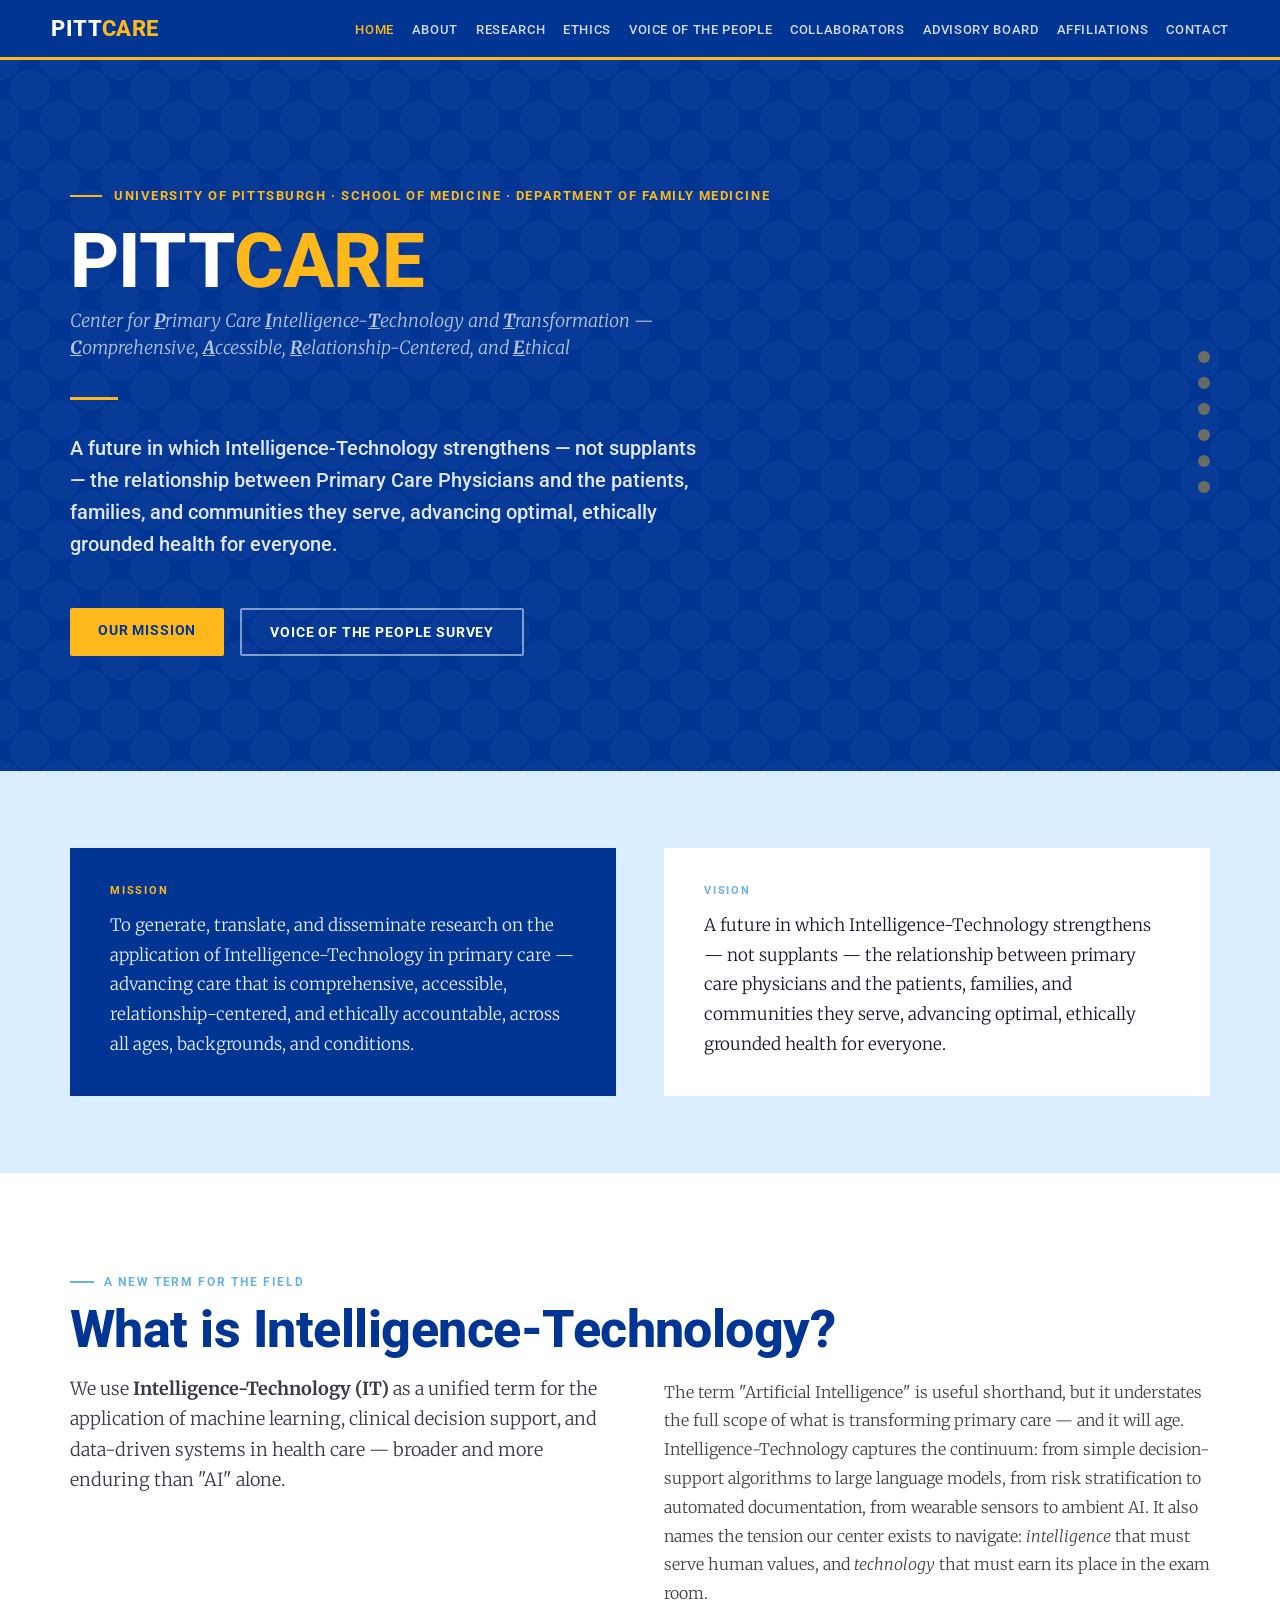
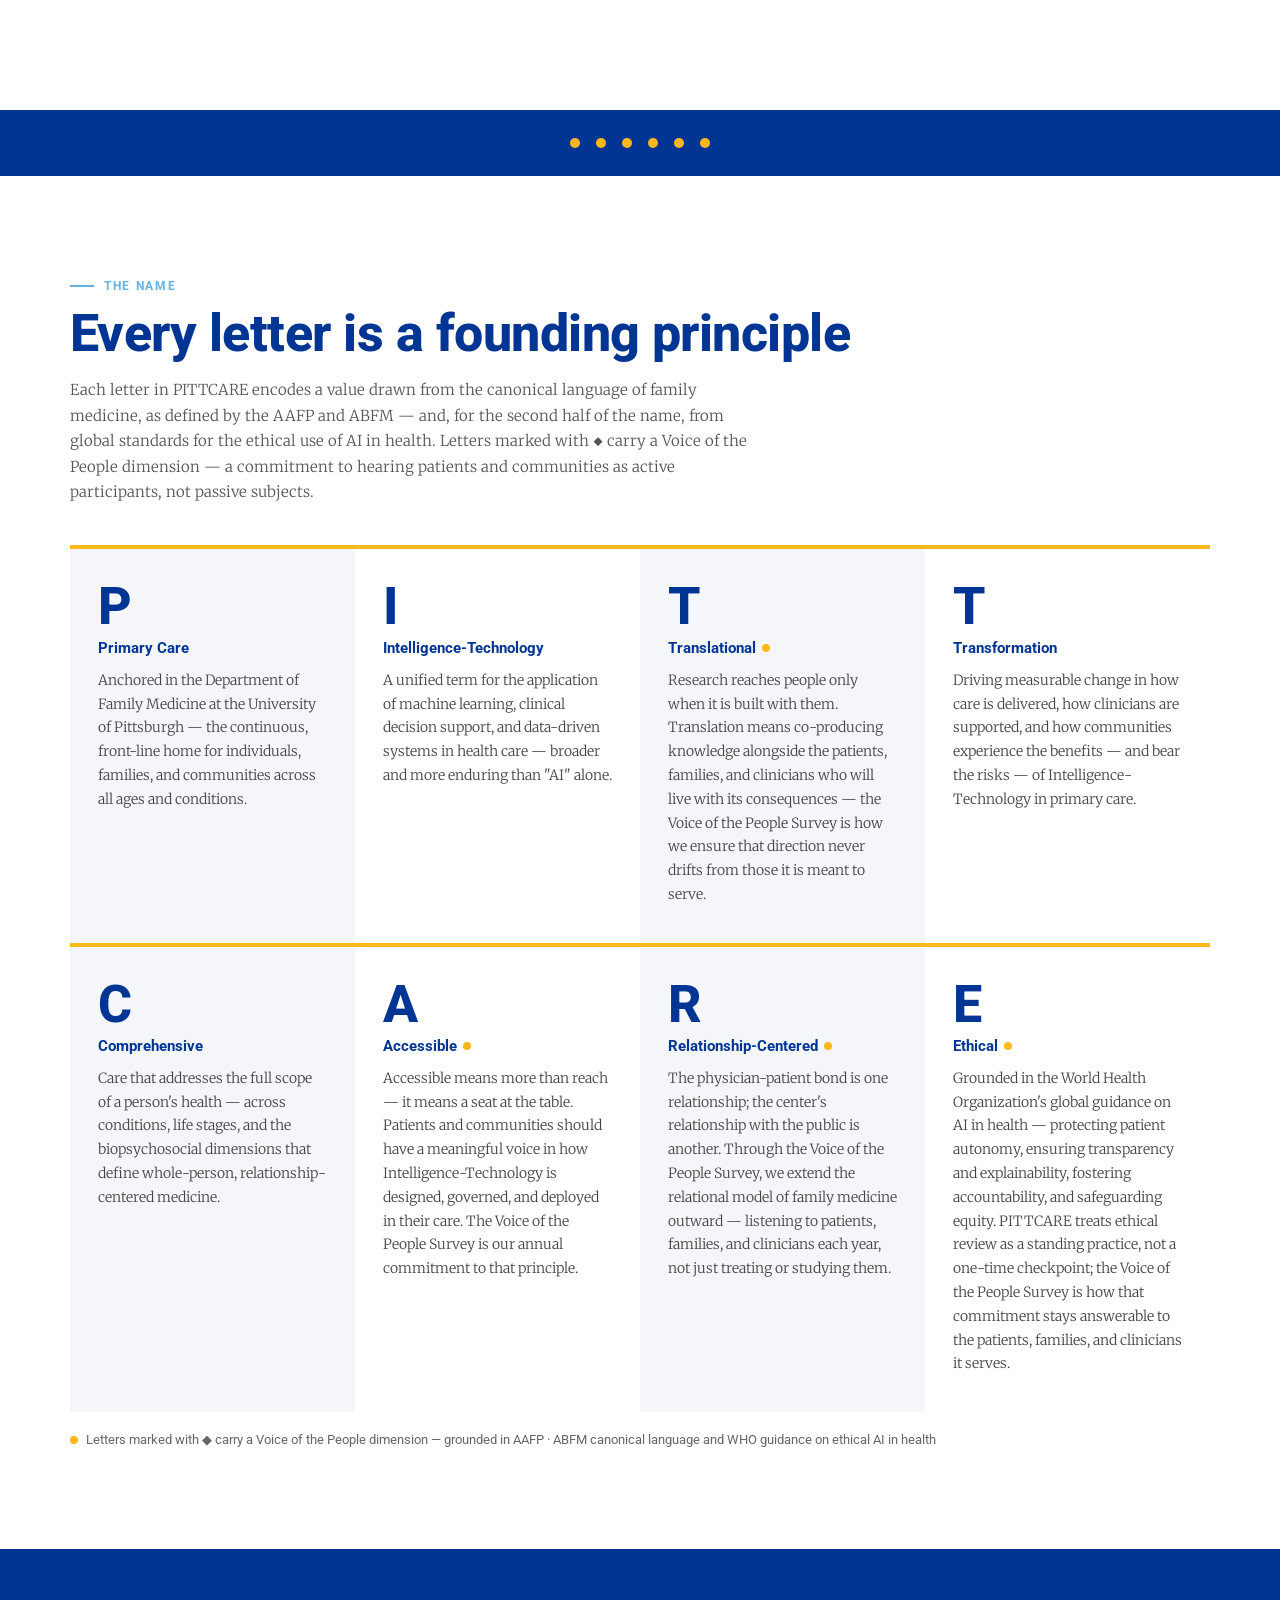
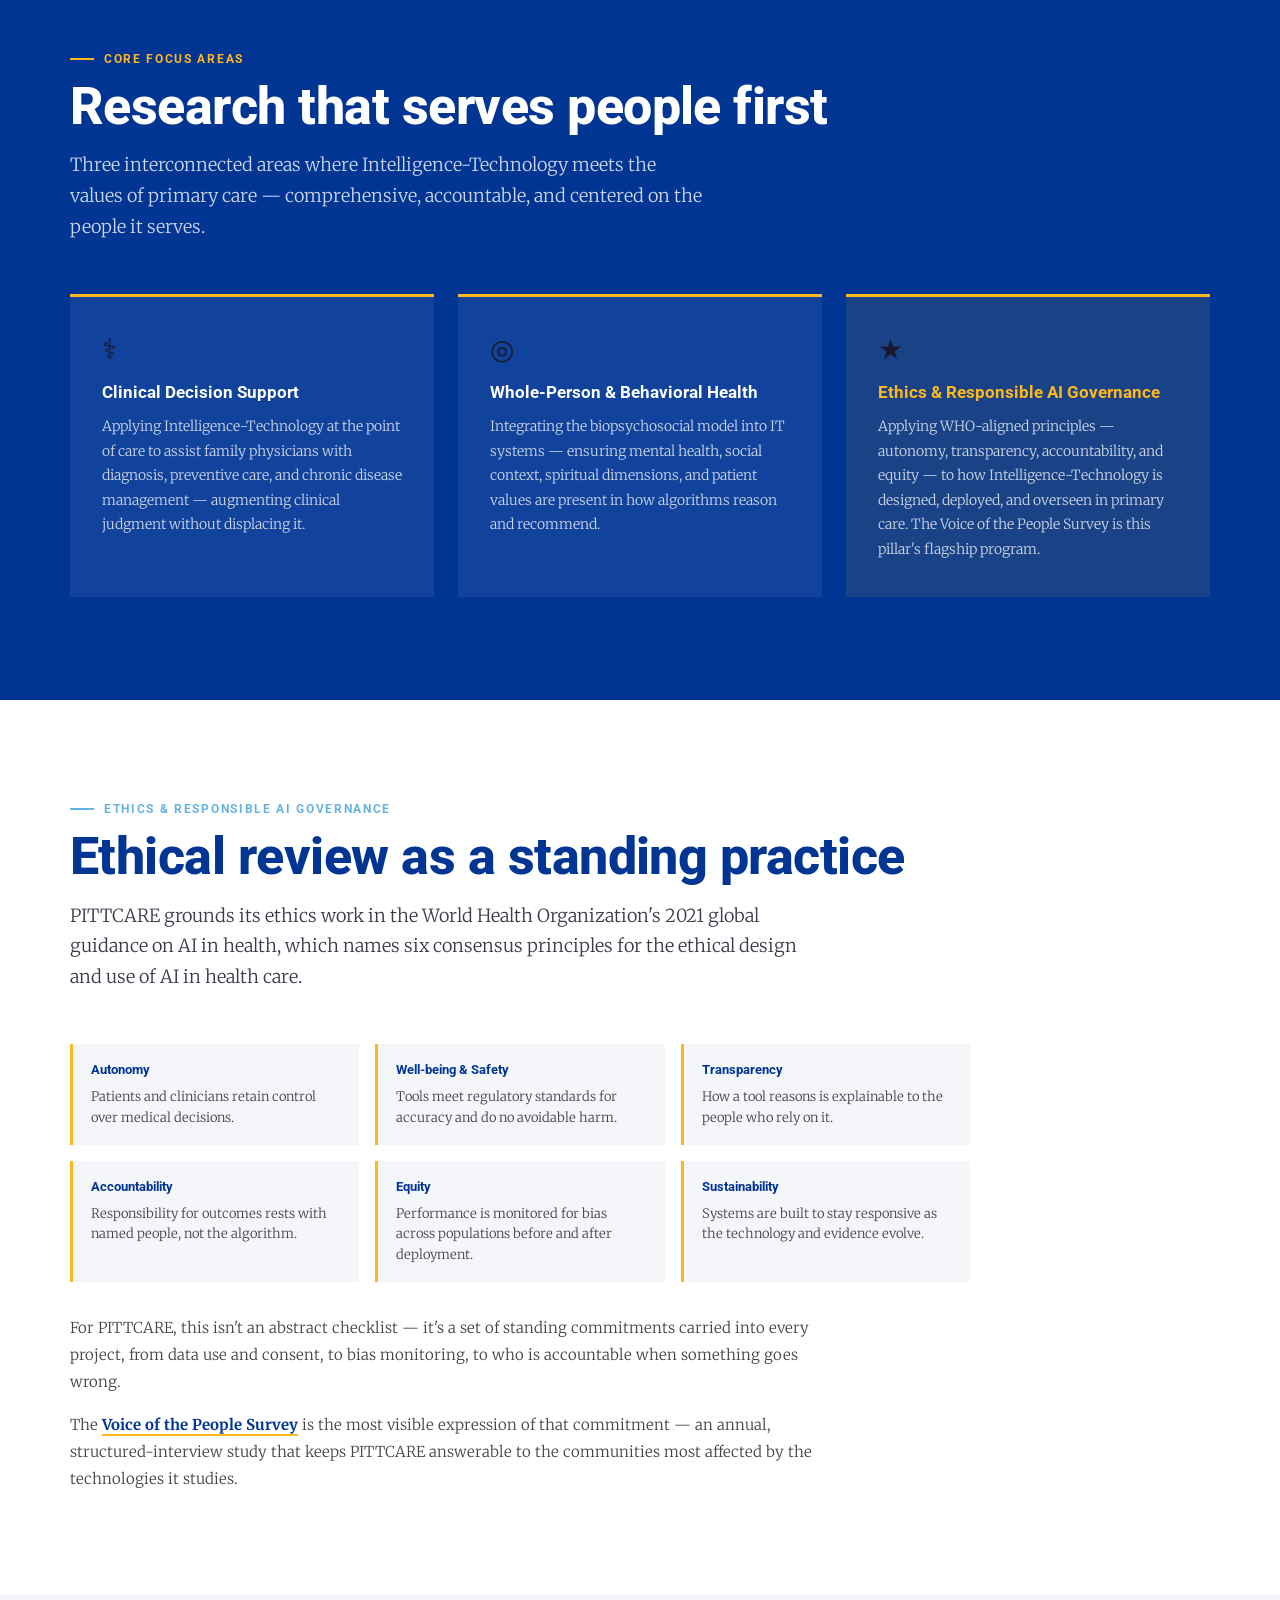
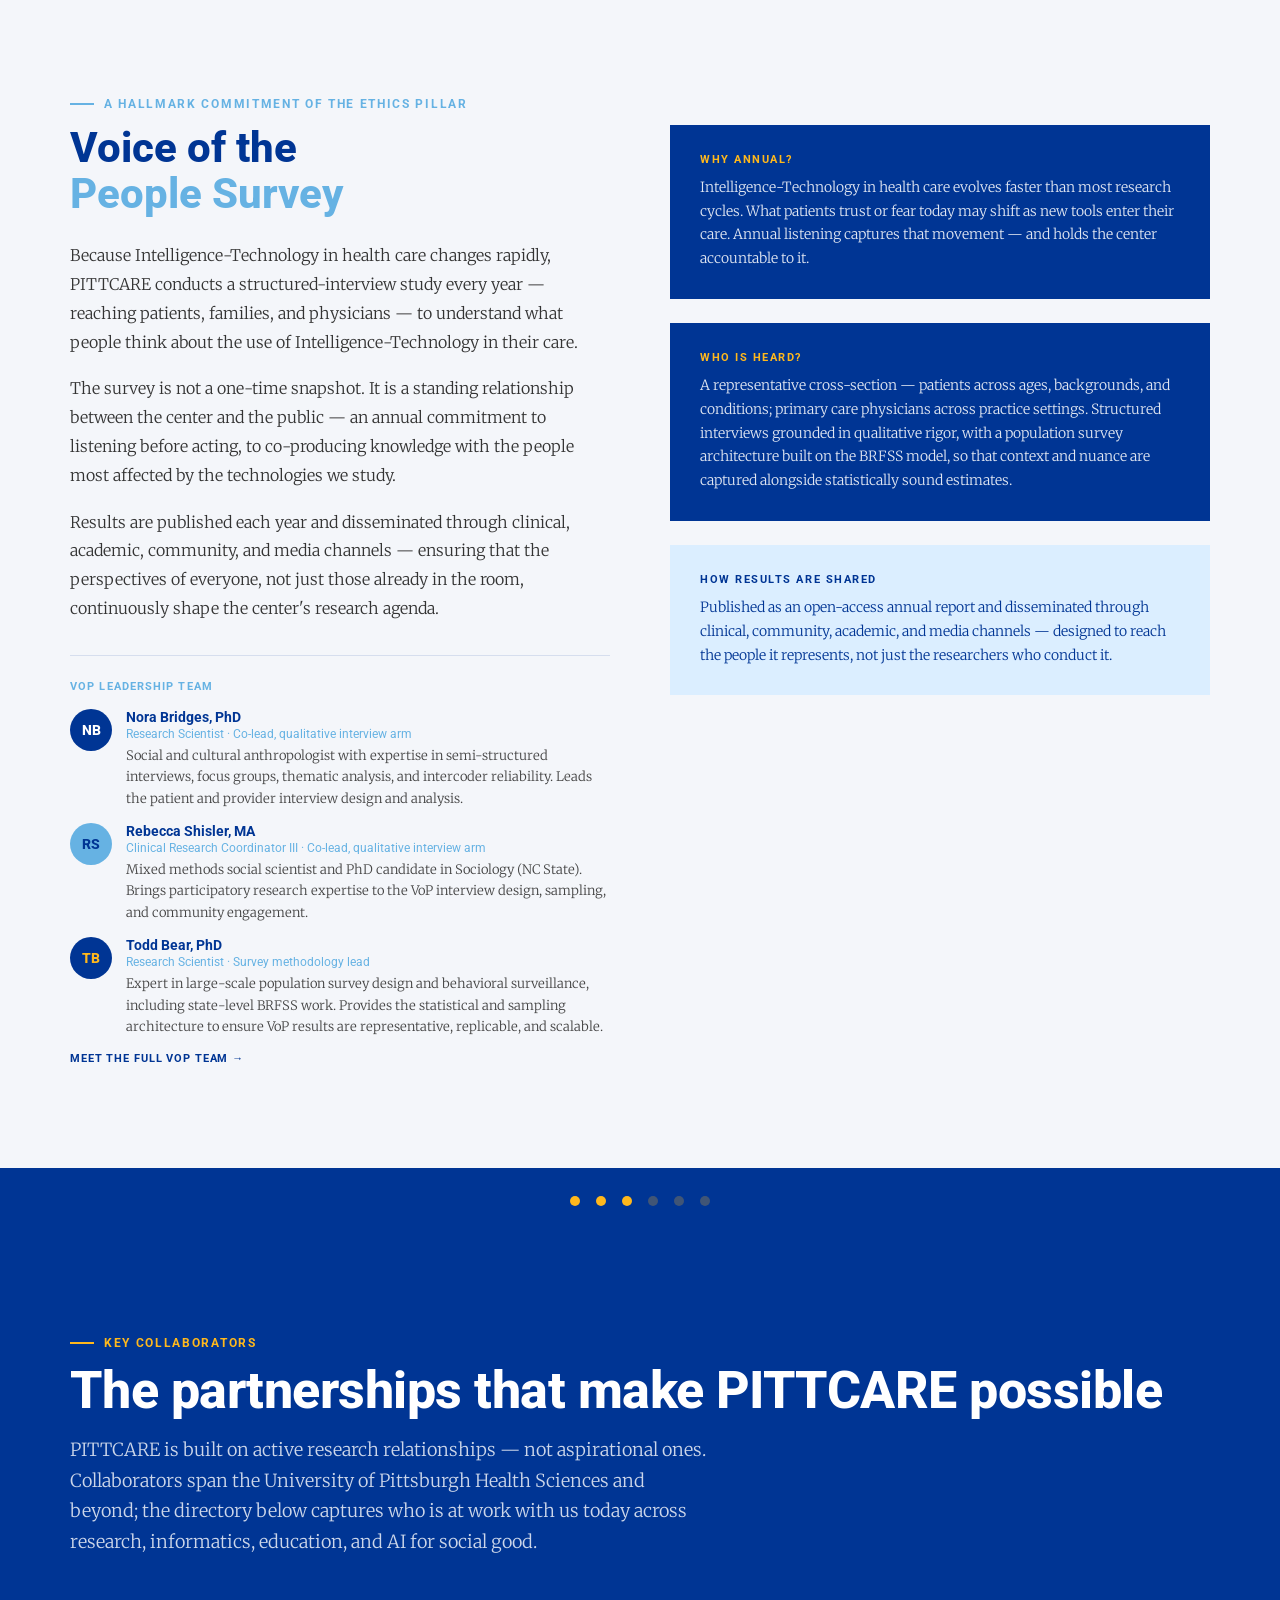
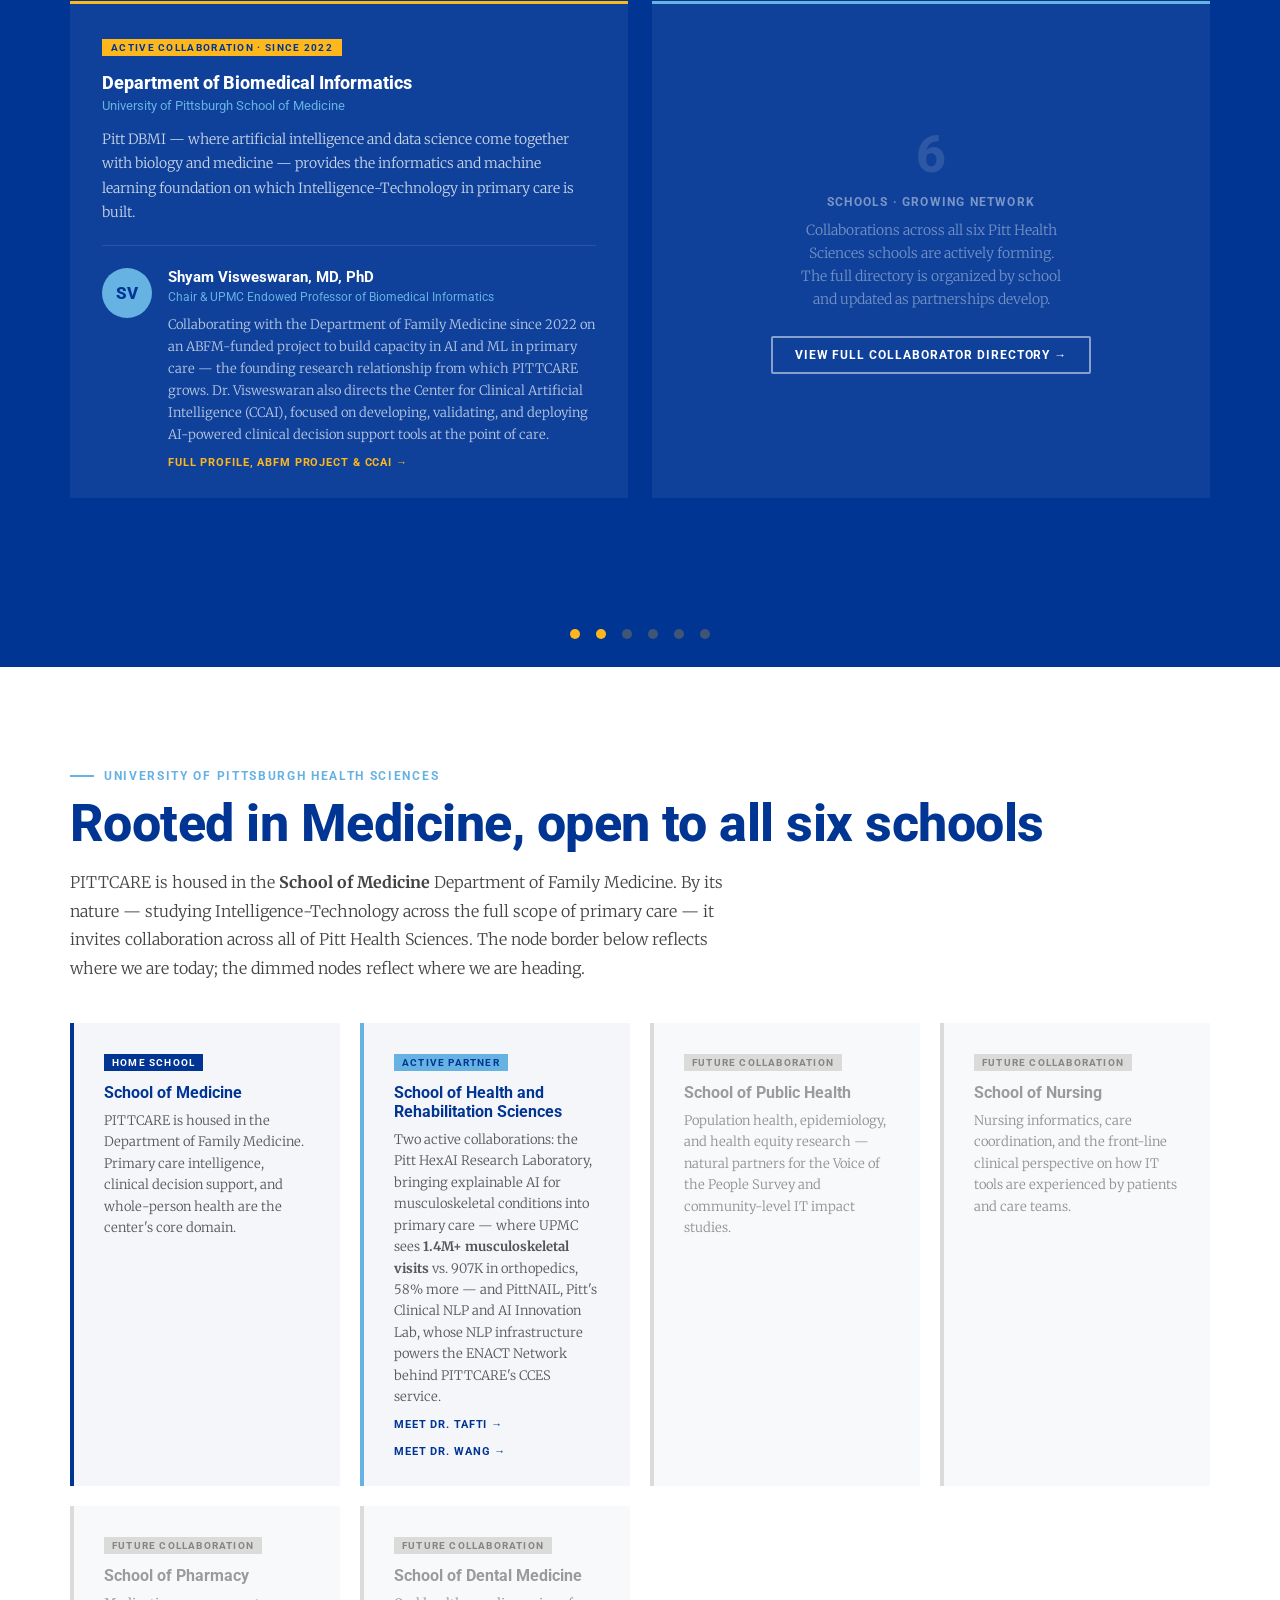
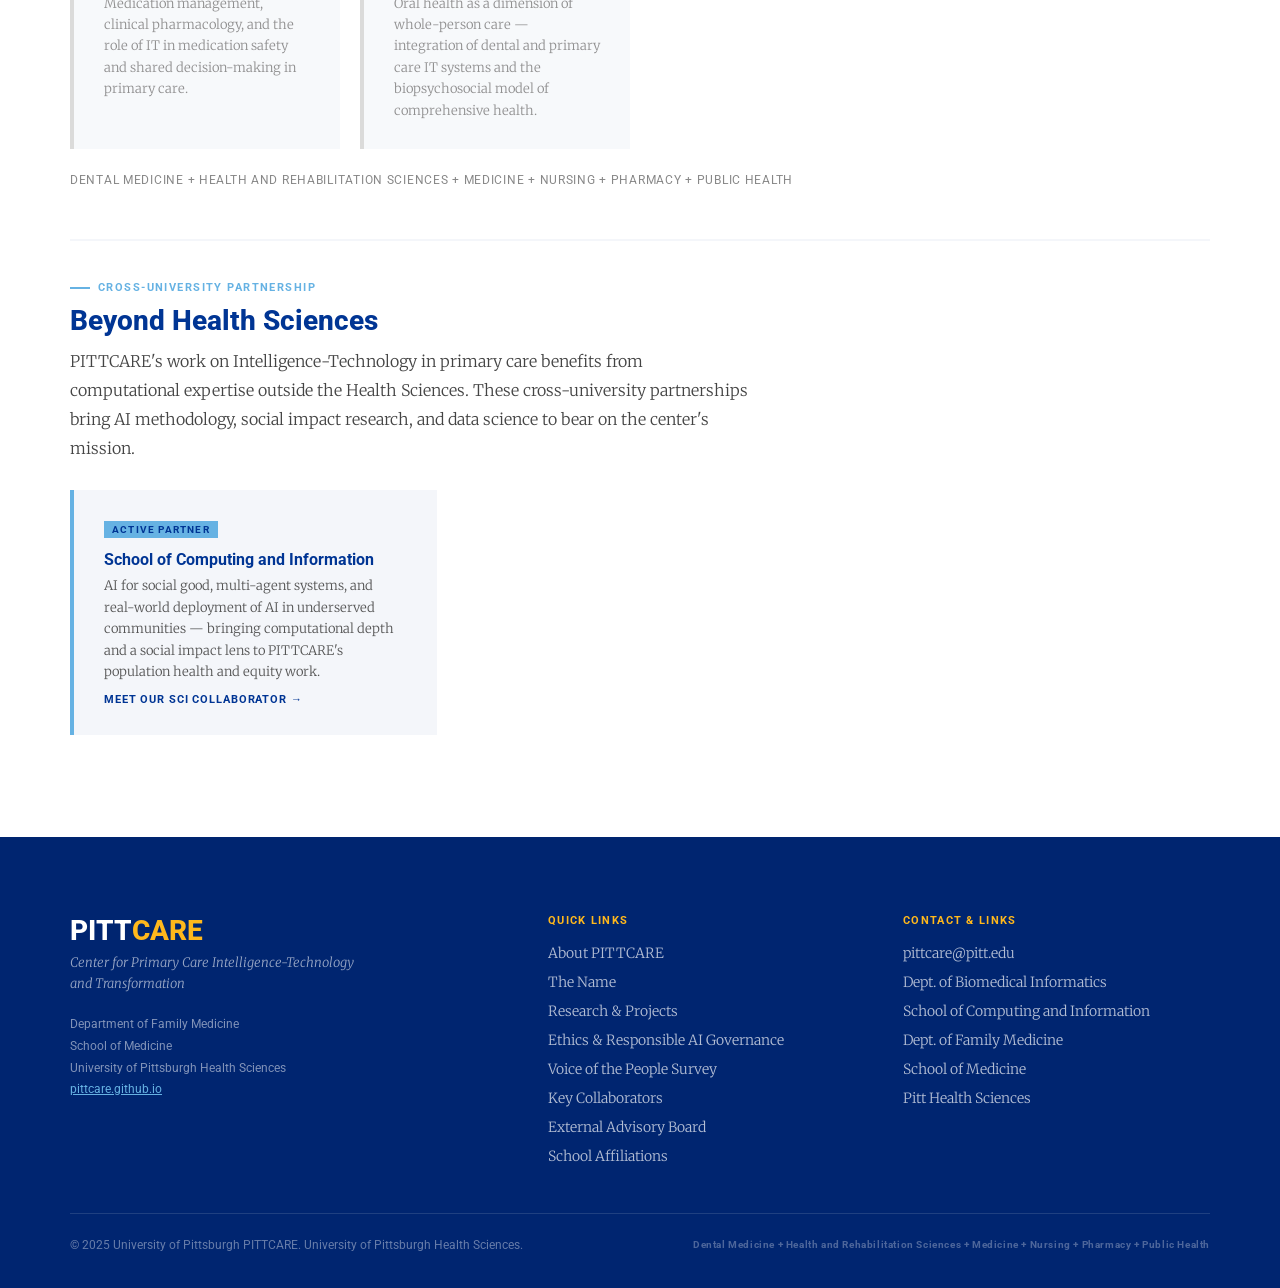
==== commit 2fffc54b: "Add files via upload" ====
--- a/index.html
+++ b/index.html
@@ -409,6 +409,11 @@
       background: rgba(102,178,227,0.12);
     }
 
+    .focus-card.ethics-card {
+      border-top-color: var(--gold);
+      background: rgba(255,184,28,0.10);
+    }
+
     .focus-icon {
       font-size: 28px;
       margin-bottom: 16px;
@@ -424,6 +429,8 @@
     }
 
     .focus-card.vop-card .focus-title { color: var(--light-blue); }
+
+    .focus-card.ethics-card .focus-title { color: var(--gold); }
 
     .focus-body {
       font-family: var(--font-serif);
@@ -431,6 +438,39 @@
       font-size: 14px;
       line-height: 1.75;
       color: rgba(255,255,255,0.78);
+    }
+
+    /* ── Ethics & Responsible AI Governance ──────────────────────── */
+    .ethics-grid {
+      display: grid;
+      grid-template-columns: repeat(3, 1fr);
+      gap: 16px;
+      margin-top: 28px;
+      max-width: 900px;
+    }
+
+    .ethics-chip {
+      background: var(--gray-light);
+      border-left: 3px solid var(--gold);
+      padding: 16px 18px;
+      font-family: var(--font-serif);
+      font-weight: 300;
+      font-size: 13px;
+      line-height: 1.6;
+      color: #444;
+    }
+
+    .ethics-chip span {
+      display: block;
+      font-family: var(--font-sans);
+      font-weight: 700;
+      font-size: 13px;
+      color: var(--royal);
+      margin-bottom: 6px;
+    }
+
+    @media (max-width: 768px) {
+      .ethics-grid { grid-template-columns: 1fr; }
     }
 
     /* ── Voice of the People feature ─────────────────────────────── */
@@ -750,11 +790,11 @@
       <h1>PITT<span class="accent">CARE</span></h1>
       <p class="hero-full-name">
         Center for <strong><u>P</u></strong>rimary Care <strong><u>I</u></strong>ntelligence-<strong><u>T</u></strong>echnology and <strong><u>T</u></strong>ransformation —<br>
-        <strong><u>C</u></strong>omprehensive, <strong><u>A</u></strong>ccessible, <strong><u>R</u></strong>elationship-Centered, and for <strong><u>E</u></strong>veryone
+        <strong><u>C</u></strong>omprehensive, <strong><u>A</u></strong>ccessible, <strong><u>R</u></strong>elationship-Centered, and <strong><u>E</u></strong>thical
       </p>
       <div class="hero-rule"></div>
       <p class="hero-body">
-        A future in which Intelligence-Technology strengthens — not supplants — the relationship between Primary Care Physicians and the patients, families, and communities they serve, delivering optimal health for everyone.
+        A future in which Intelligence-Technology strengthens — not supplants — the relationship between Primary Care Physicians and the patients, families, and communities they serve, advancing optimal, ethically grounded health for everyone.
       </p>
       <div class="hero-ctas">
         <a href="#about" class="btn btn-primary">Our Mission</a>
@@ -778,11 +818,11 @@
     <div class="vm-grid">
       <div class="vm-card royal fade-in">
         <div class="vm-label">Mission</div>
-        <p class="vm-text">To generate, translate, and disseminate research on the application of Intelligence-Technology in primary care — advancing comprehensive, continuous, and relationship-centered care for everyone, across all ages, backgrounds, and conditions.</p>
+        <p class="vm-text">To generate, translate, and disseminate research on the application of Intelligence-Technology in primary care — advancing care that is comprehensive, accessible, relationship-centered, and ethically accountable, across all ages, backgrounds, and conditions.</p>
       </div>
       <div class="vm-card white fade-in">
         <div class="vm-label">Vision</div>
-        <p class="vm-text">A future in which Intelligence-Technology strengthens — not supplants — the relationship between primary care physicians and the patients, families, and communities they serve, delivering optimal health for everyone.</p>
+        <p class="vm-text">A future in which Intelligence-Technology strengthens — not supplants — the relationship between primary care physicians and the patients, families, and communities they serve, advancing optimal, ethically grounded health for everyone.</p>
       </div>
     </div>
   </div>
@@ -819,7 +859,7 @@
       <p class="section-label">The name</p>
       <h2 class="section-h2 fade-in">Every letter is a founding principle</h2>
       <p style="font-family:var(--font-serif); font-weight:300; font-size:15px; color:#555; margin-bottom:40px; line-height:1.7; max-width:680px;">
-        Each letter in PITTCARE encodes a value drawn from the canonical language of family medicine, as defined by the AAFP and ABFM. Letters marked with ◆ carry a Voice of the People dimension — a commitment to hearing patients and communities as active participants, not passive subjects.
+        Each letter in PITTCARE encodes a value drawn from the canonical language of family medicine, as defined by the AAFP and ABFM — and, for the second half of the name, from global standards for the ethical use of AI in health. Letters marked with ◆ carry a Voice of the People dimension — a commitment to hearing patients and communities as active participants, not passive subjects.
       </p>
       <div class="pillars-grid fade-in">
         <div class="pillar">
@@ -869,15 +909,15 @@
         <div class="pillar">
           <div class="pillar-letter">E</div>
           <div class="pillar-word">
-            Everyone
+            Ethical
             <span class="vop-dot" title="Voice of the People dimension"></span>
           </div>
-          <p class="pillar-desc">Optimal health for everyone requires that everyone be heard. The Voice of the People Survey is our structural commitment to that — reaching a representative cross-section of patients, families, and physicians annually, so that no community's experience of Intelligence-Technology goes unrecorded or unaddressed.</p>
+          <p class="pillar-desc">Grounded in the World Health Organization's global guidance on AI in health — protecting patient autonomy, ensuring transparency and explainability, fostering accountability, and safeguarding equity. PITTCARE treats ethical review as a standing practice, not a one-time checkpoint; the Voice of the People Survey is how that commitment stays answerable to the patients, families, and clinicians it serves.</p>
         </div>
       </div>
       <p class="pillars-note">
         <span class="vop-dot"></span>
-        Letters marked with ◆ carry a Voice of the People dimension — grounded in AAFP · ABFM canonical language
+        Letters marked with ◆ carry a Voice of the People dimension — grounded in AAFP · ABFM canonical language and WHO guidance on ethical AI in health
       </p>
     </div>
   </section>
@@ -887,7 +927,7 @@
     <div class="section-inner">
       <p class="section-label on-dark">Core focus areas</p>
       <h2 class="section-h2 on-dark fade-in">Research that serves people first</h2>
-      <p class="section-lead on-dark">Three interconnected areas where Intelligence-Technology meets the values of primary care — comprehensive, continuous, and centered on everyone.</p>
+      <p class="section-lead on-dark">Three interconnected areas where Intelligence-Technology meets the values of primary care — comprehensive, accountable, and centered on the people it serves.</p>
       <div class="focus-grid fade-in">
         <div class="focus-card">
           <span class="focus-icon">⚕</span>
@@ -899,19 +939,44 @@
           <div class="focus-title">Whole-Person &amp; Behavioral Health</div>
           <p class="focus-body">Integrating the biopsychosocial model into IT systems — ensuring mental health, social context, spiritual dimensions, and patient values are present in how algorithms reason and recommend.</p>
         </div>
-        <div class="focus-card vop-card">
-          <span class="focus-icon">◆</span>
-          <div class="focus-title">Voice of the People Survey</div>
-          <p class="focus-body">An annual structured-interview study of patients, families, and physicians on their experiences with Intelligence-Technology in care — published each year as a public report and community resource.</p>
+        <div class="focus-card ethics-card">
+          <span class="focus-icon">★</span>
+          <div class="focus-title">Ethics &amp; Responsible AI Governance</div>
+          <p class="focus-body">Applying WHO-aligned principles — autonomy, transparency, accountability, and equity — to how Intelligence-Technology is designed, deployed, and overseen in primary care. The Voice of the People Survey is this pillar's flagship program.</p>
         </div>
       </div>
     </div>
   </section>
 
+  <!-- ── Ethics & Responsible AI Governance ─────────────────────── -->
+  <section style="background: var(--white); padding: var(--section-pad);" id="ethics">
+    <div class="section-inner">
+      <p class="section-label">Ethics &amp; responsible AI governance</p>
+      <h2 class="section-h2 fade-in">Ethical review as a standing practice</h2>
+      <p class="section-lead" style="max-width:760px;">
+        PITTCARE grounds its ethics work in the World Health Organization's 2021 global guidance on AI in health, which names six consensus principles for the ethical design and use of AI in health care.
+      </p>
+      <div class="ethics-grid fade-in">
+        <div class="ethics-chip"><span>Autonomy</span>Patients and clinicians retain control over medical decisions.</div>
+        <div class="ethics-chip"><span>Well-being &amp; Safety</span>Tools meet regulatory standards for accuracy and do no avoidable harm.</div>
+        <div class="ethics-chip"><span>Transparency</span>How a tool reasons is explainable to the people who rely on it.</div>
+        <div class="ethics-chip"><span>Accountability</span>Responsibility for outcomes rests with named people, not the algorithm.</div>
+        <div class="ethics-chip"><span>Equity</span>Performance is monitored for bias across populations before and after deployment.</div>
+        <div class="ethics-chip"><span>Sustainability</span>Systems are built to stay responsive as the technology and evidence evolve.</div>
+      </div>
+      <p style="font-family:var(--font-serif); font-weight:300; font-size:15px; line-height:1.8; color:#444; max-width:760px; margin-top:32px;">
+        For PITTCARE, this isn't an abstract checklist — it's a set of standing commitments carried into every project, from data use and consent, to bias monitoring, to who is accountable when something goes wrong.
+      </p>
+      <p style="font-family:var(--font-serif); font-weight:300; font-size:15px; line-height:1.8; color:#444; max-width:760px; margin-top:16px;">
+        The <a href="#vop" style="color:var(--royal); font-weight:700; text-decoration:none; border-bottom:2px solid var(--gold);">Voice of the People Survey</a> is the most visible expression of that commitment — an annual, structured-interview study that keeps PITTCARE answerable to the communities most affected by the technologies it studies.
+      </p>
+    </div>
+  </section>
+
   <!-- ── Voice of the People ─────────────────────────────────────── -->
   <section class="vop-section" id="vop" style="padding: var(--section-pad);">
     <div class="section-inner">
-      <p class="section-label">A hallmark commitment</p>
+      <p class="section-label">A hallmark commitment of the Ethics pillar</p>
       <div class="vop-grid">
         <div class="vop-main">
           <h3>Voice of the<br><em>People Survey</em></h3>
@@ -1048,14 +1113,14 @@
           <div class="school-name">School of Medicine</div>
           <p class="school-desc">PITTCARE is housed in the Department of Family Medicine. Primary care intelligence, clinical decision support, and whole-person health are the center's core domain.</p>
         </div>
-<div class="school-card partner">
-  <span class="school-badge">Active partner</span>
-  <div class="school-name">School of Health and Rehabilitation Sciences</div>
-  <p class="school-desc">Two active collaborations: the Pitt HexAI Research Laboratory, bringing explainable AI for musculoskeletal conditions into primary care — where UPMC sees <strong>1.4M+ musculoskeletal visits</strong> vs. 907K in orthopedics, 58% more — and PittNAIL, Pitt's Clinical NLP and AI Innovation Lab, whose NLP infrastructure powers the ENACT Network behind PITTCARE's CCES service.</p>
-  <div style="display:flex; gap:14px; flex-wrap:wrap; margin-top:10px;">
-    <a href="collaborators.html#tafti" style="font-family:var(--font-sans); font-weight:700; font-size:11px; letter-spacing:0.08em; text-transform:uppercase; color:var(--royal); text-decoration:none;">Meet Dr. Tafti →</a>
-    <a href="collaborators.html#wang" style="font-family:var(--font-sans); font-weight:700; font-size:11px; letter-spacing:0.08em; text-transform:uppercase; color:var(--royal); text-decoration:none;">Meet Dr. Wang →</a>
-  </div>
+      <div class="school-card partner">
+        <span class="school-badge">Active partner</span>
+        <div class="school-name">School of Health and Rehabilitation Sciences</div>
+        <p class="school-desc">Two active collaborations: the Pitt HexAI Research Laboratory, bringing explainable AI for musculoskeletal conditions into primary care — where UPMC sees <strong>1.4M+ musculoskeletal visits</strong> vs. 907K in orthopedics, 58% more — and PittNAIL, Pitt's Clinical NLP and AI Innovation Lab, whose NLP infrastructure powers the ENACT Network behind PITTCARE's CCES service.</p>
+        <div style="display:flex; gap:14px; flex-wrap:wrap; margin-top:10px;">
+          <a href="collaborators.html#tafti" style="font-family:var(--font-sans); font-weight:700; font-size:11px; letter-spacing:0.08em; text-transform:uppercase; color:var(--royal); text-decoration:none;">Meet Dr. Tafti →</a>
+          <a href="collaborators.html#wang" style="font-family:var(--font-sans); font-weight:700; font-size:11px; letter-spacing:0.08em; text-transform:uppercase; color:var(--royal); text-decoration:none;">Meet Dr. Wang →</a>
+        </div>
 </div>
         <div class="school-card future">
           <span class="school-badge">Future collaboration</span>
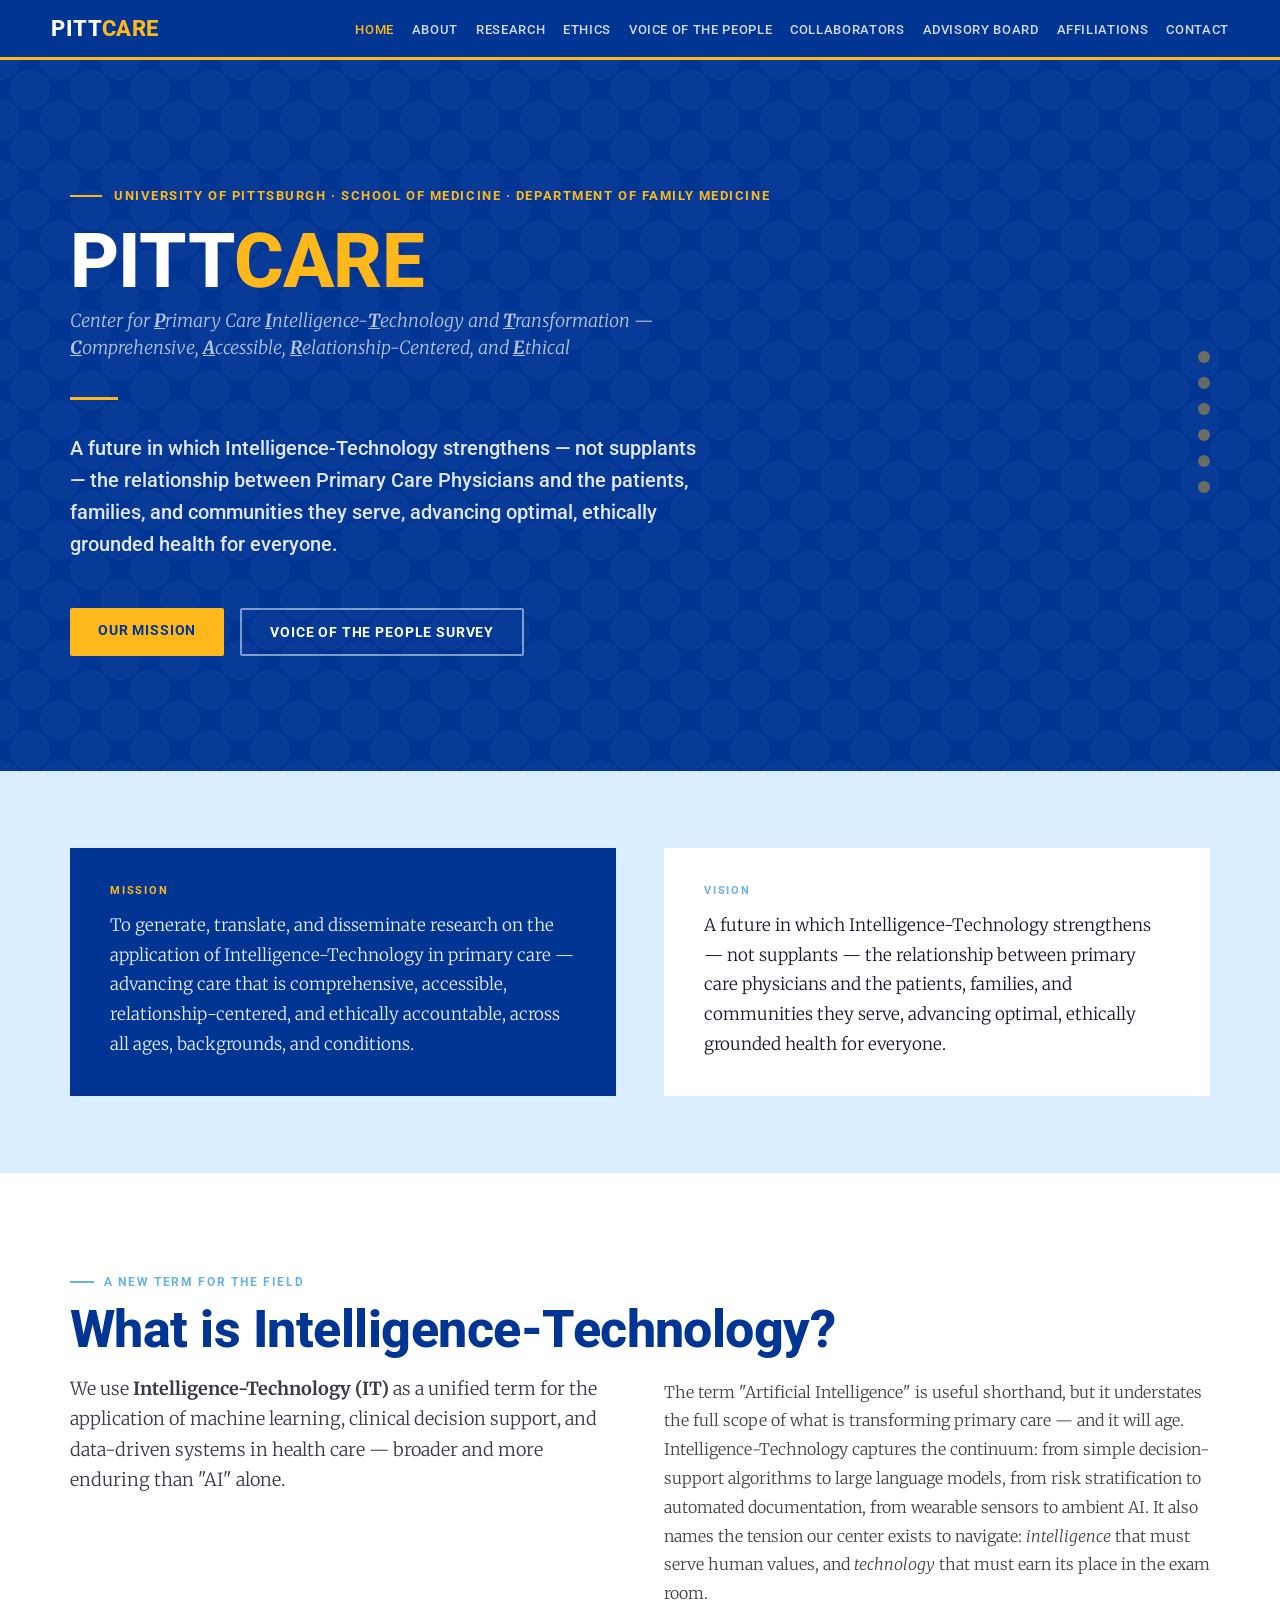
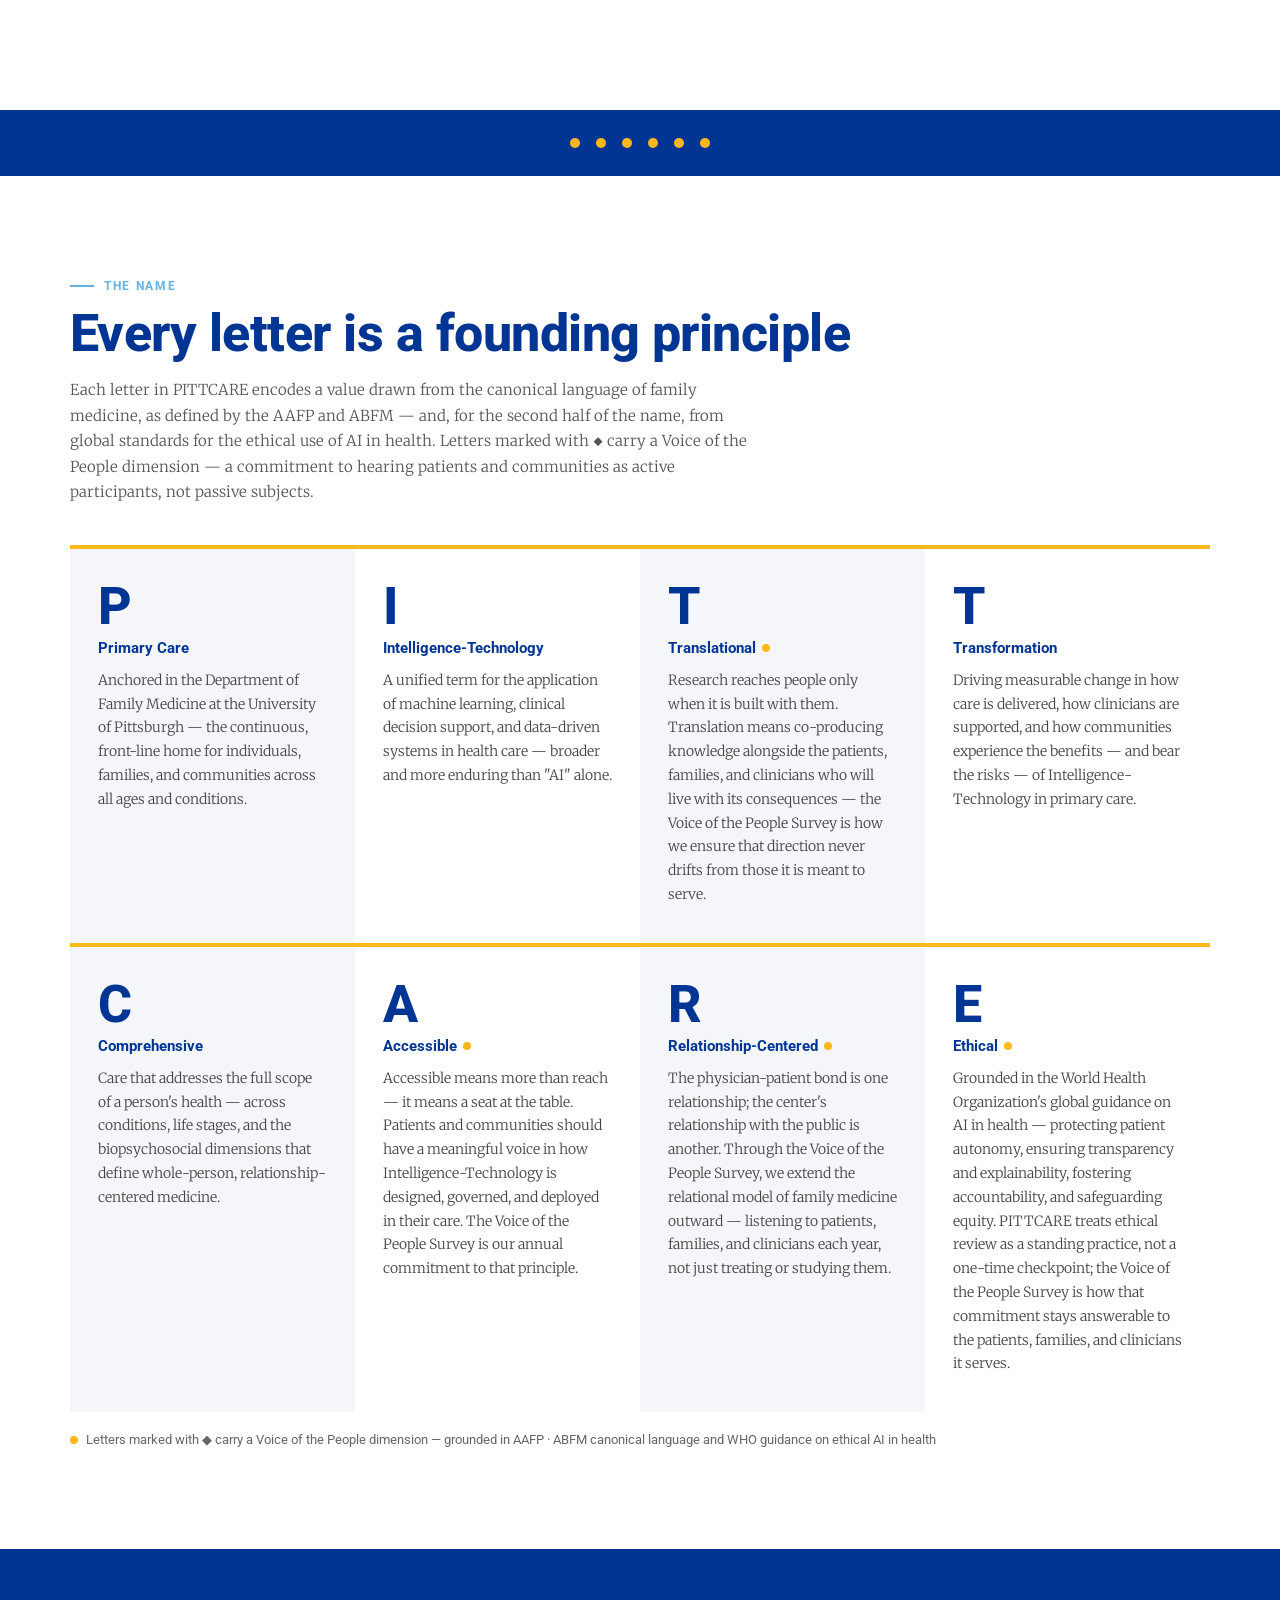
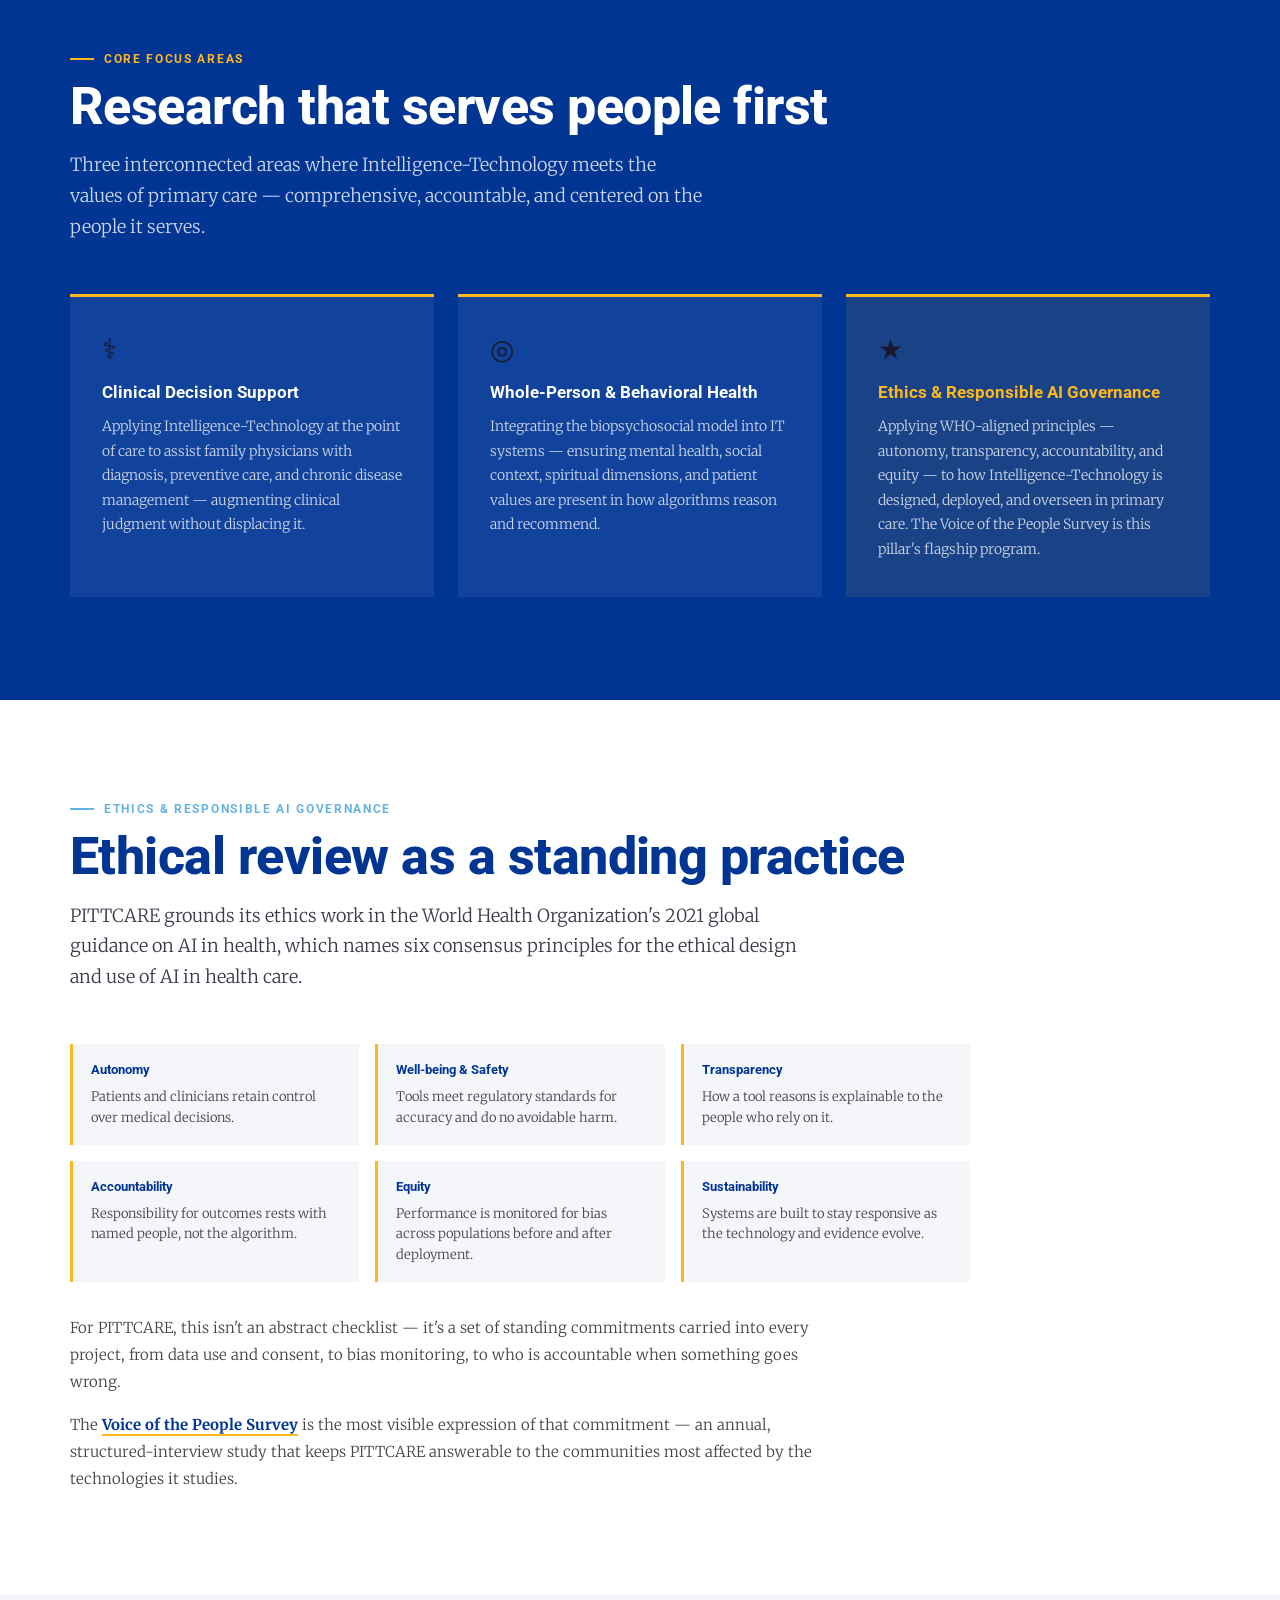
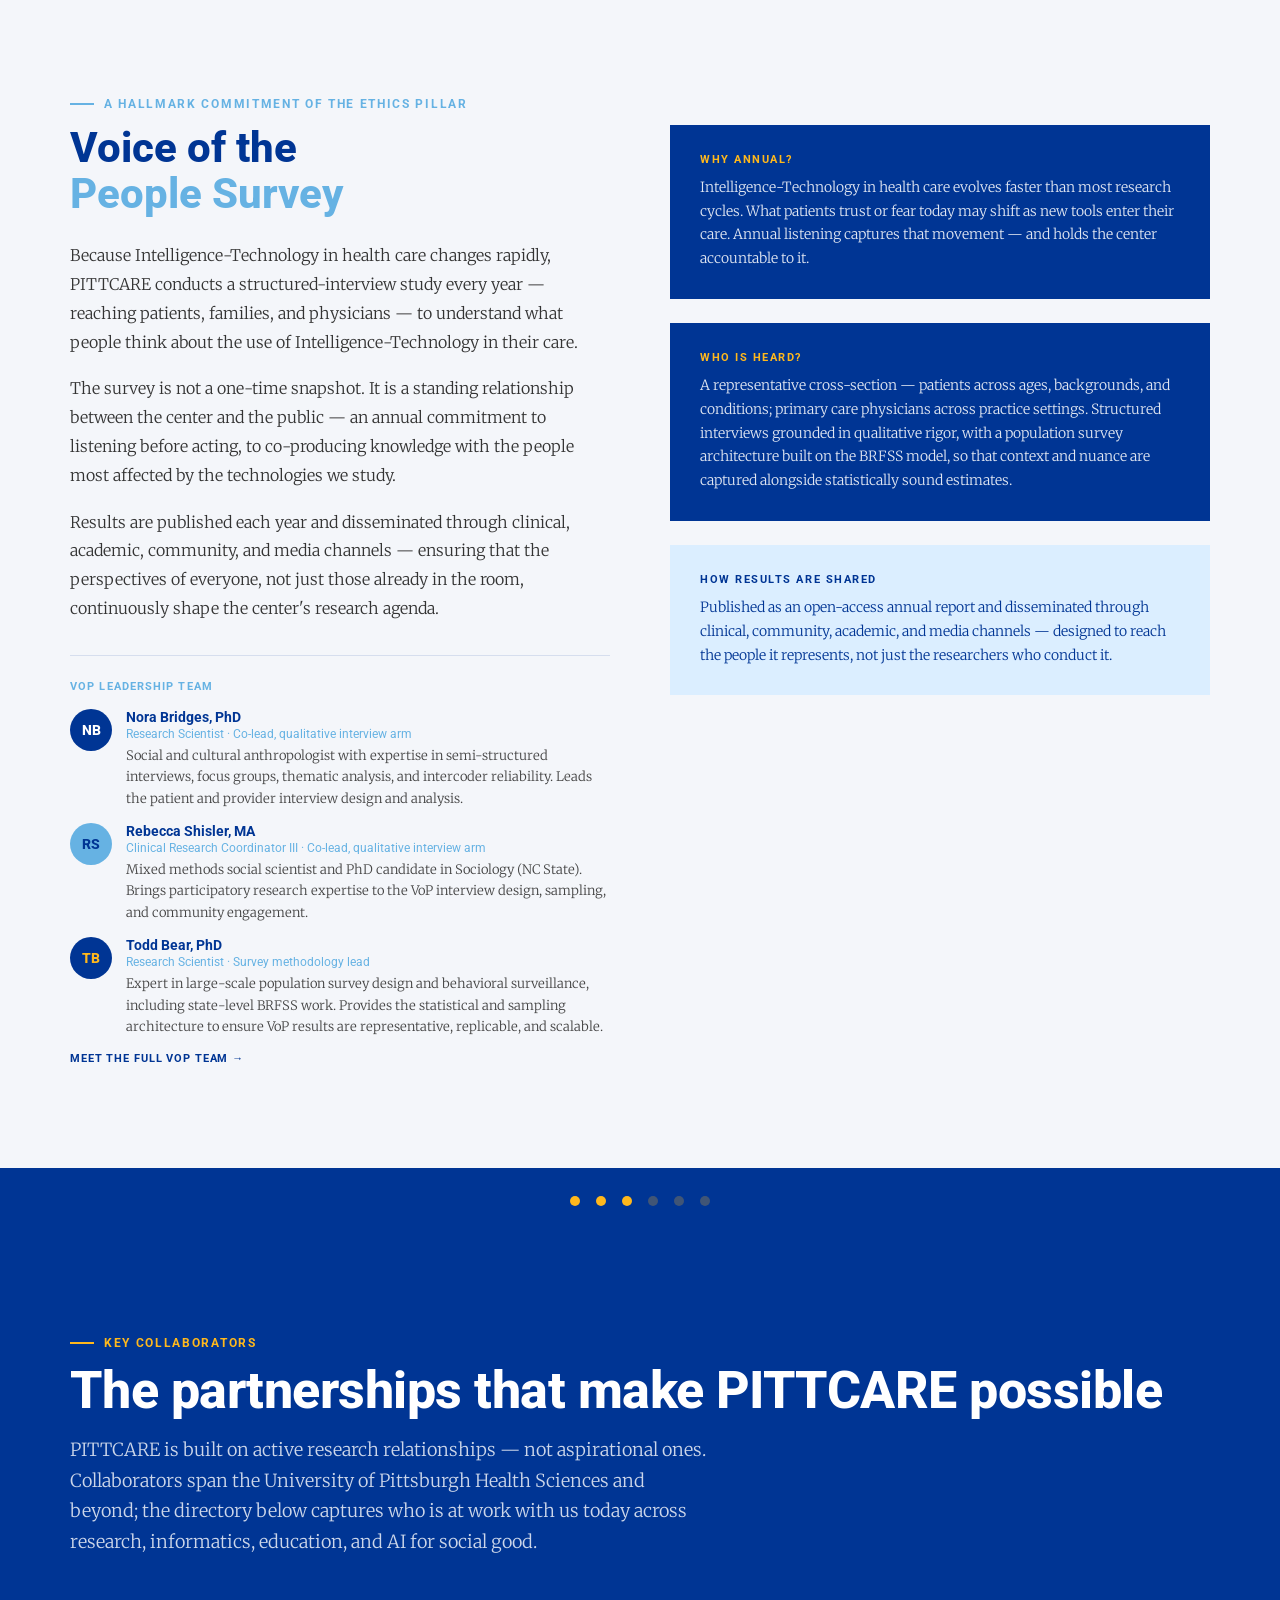
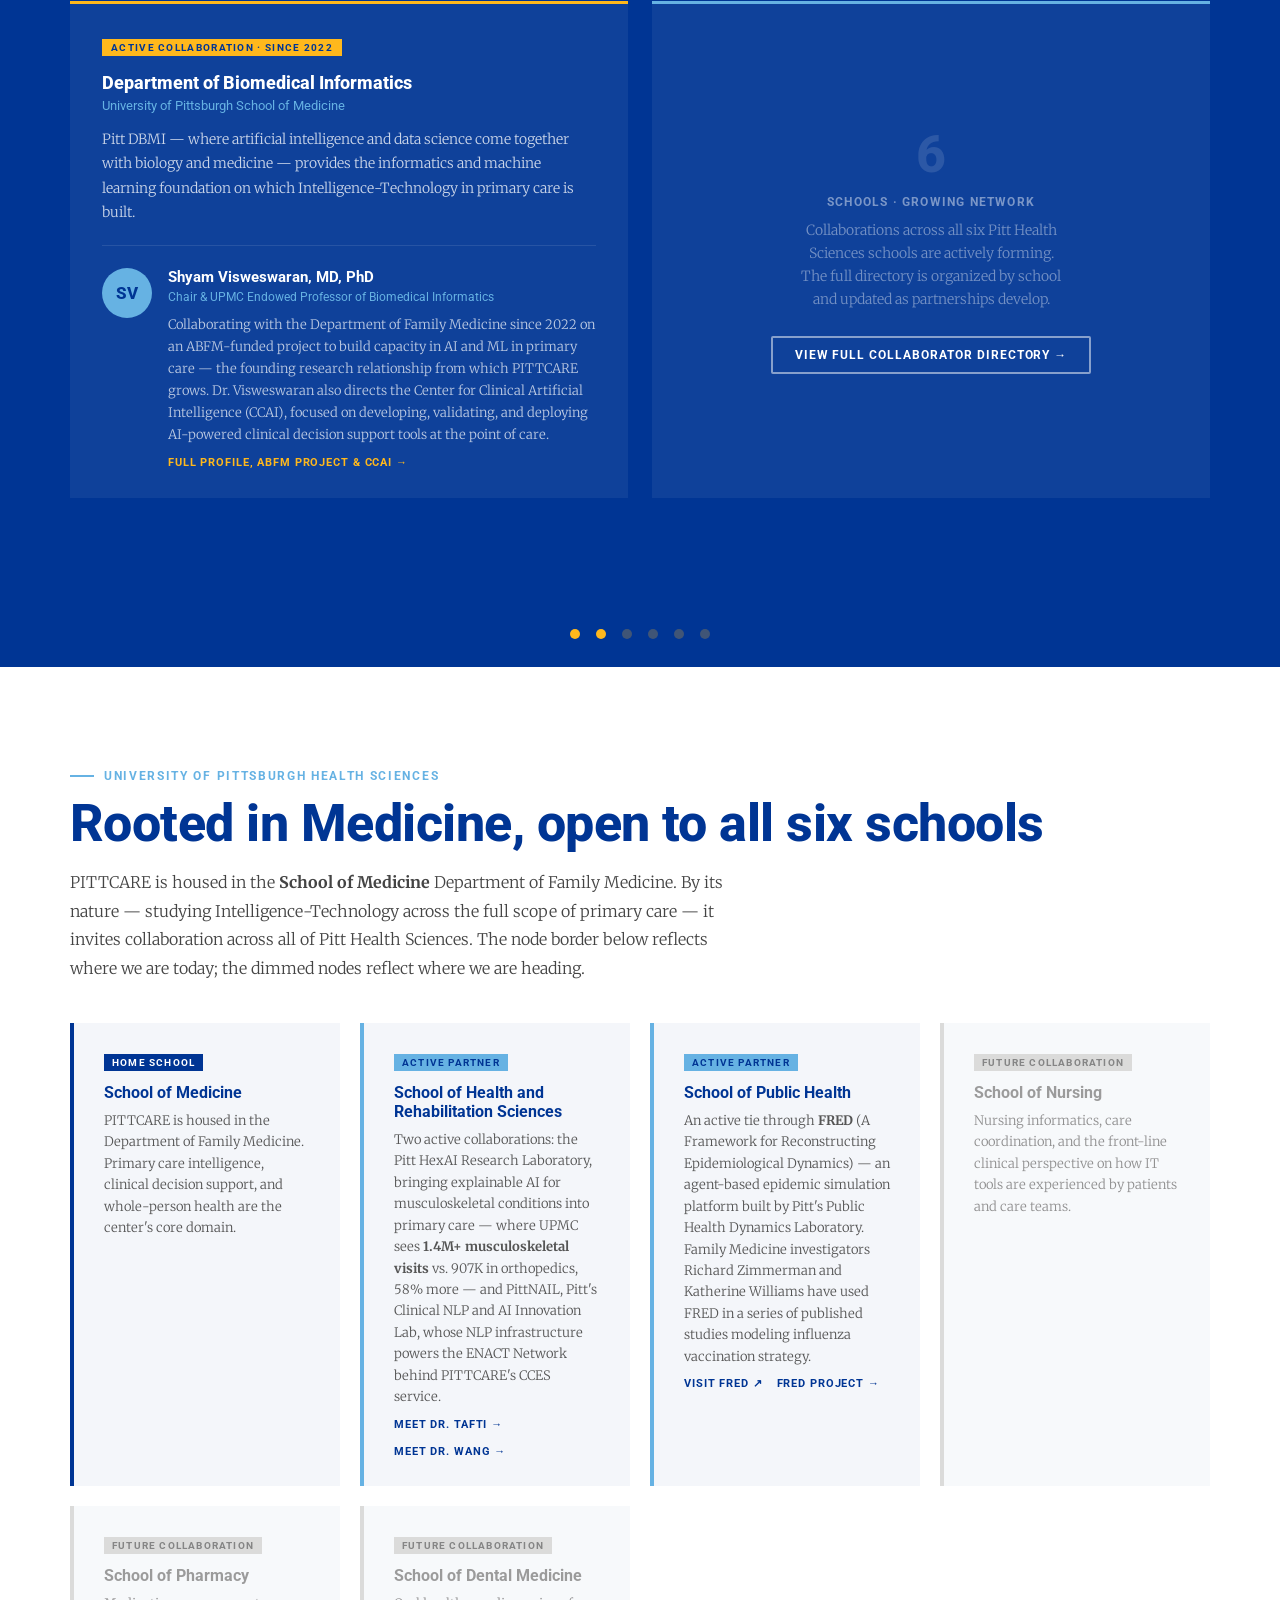
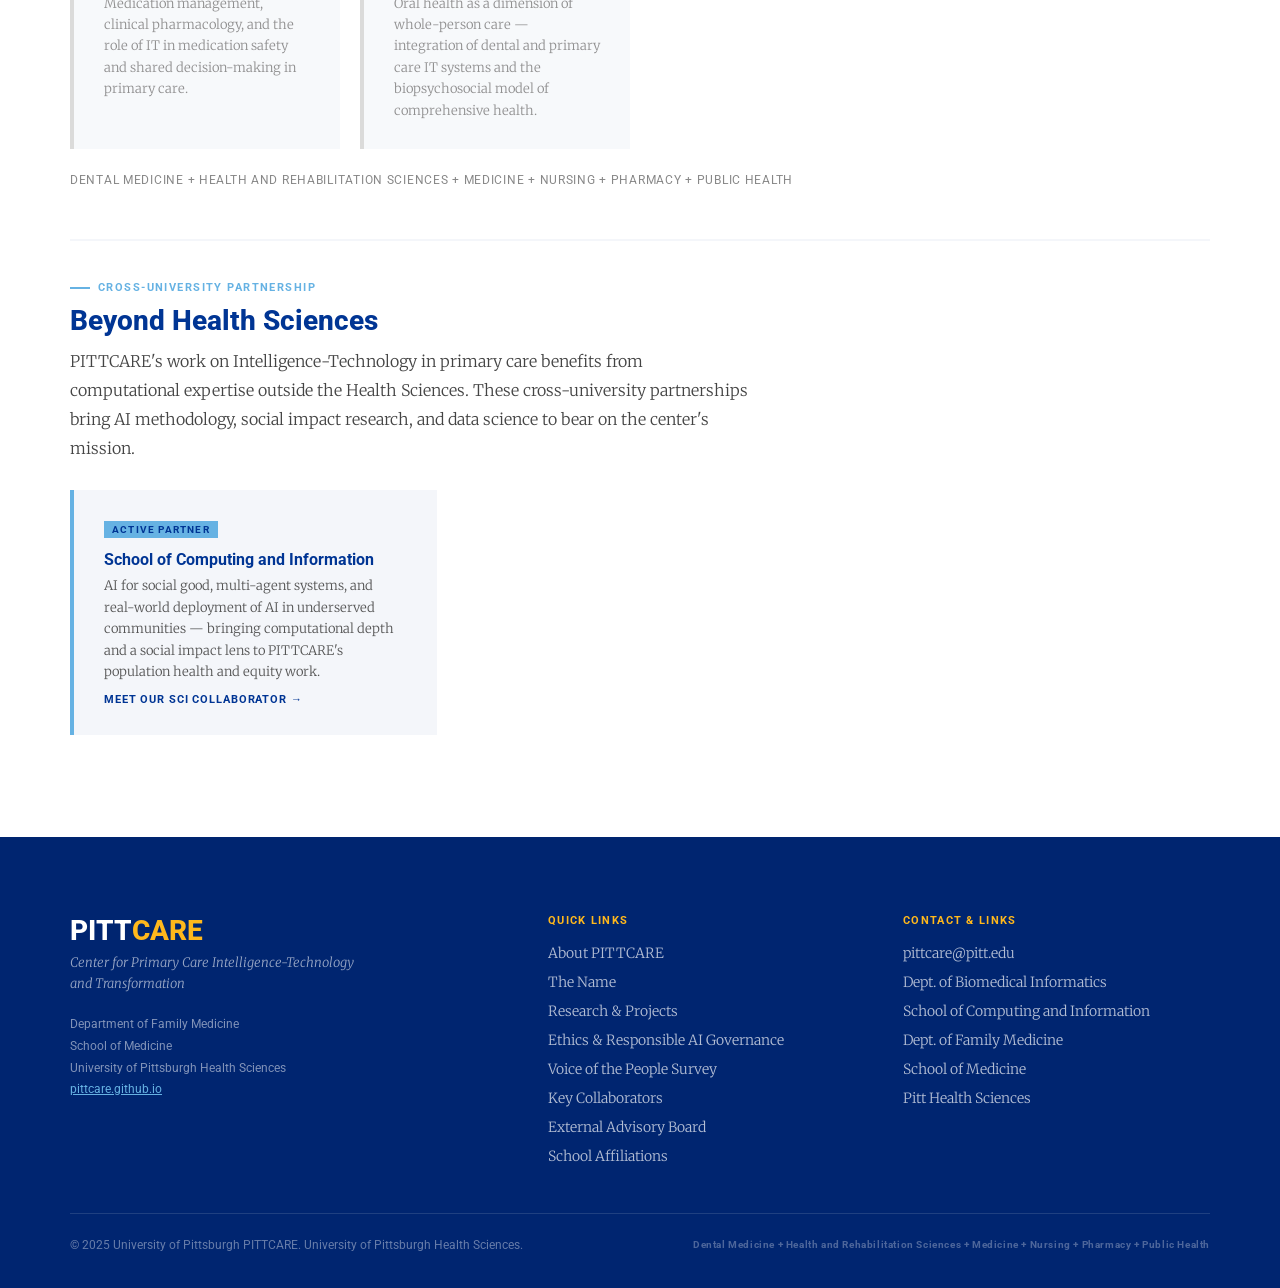
==== commit aeaa5eb8: "Add files via upload" ====
--- a/index.html
+++ b/index.html
@@ -1122,10 +1122,14 @@
           <a href="collaborators.html#wang" style="font-family:var(--font-sans); font-weight:700; font-size:11px; letter-spacing:0.08em; text-transform:uppercase; color:var(--royal); text-decoration:none;">Meet Dr. Wang →</a>
         </div>
 </div>
-        <div class="school-card future">
-          <span class="school-badge">Future collaboration</span>
+        <div class="school-card partner">
+          <span class="school-badge">Active partner</span>
           <div class="school-name">School of Public Health</div>
-          <p class="school-desc">Population health, epidemiology, and health equity research — natural partners for the Voice of the People Survey and community-level IT impact studies.</p>
+          <p class="school-desc">An active tie through <strong>FRED</strong> (A Framework for Reconstructing Epidemiological Dynamics) — an agent-based epidemic simulation platform built by Pitt's Public Health Dynamics Laboratory. Family Medicine investigators Richard Zimmerman and Katherine Williams have used FRED in a series of published studies modeling influenza vaccination strategy.</p>
+          <div style="display:flex; gap:14px; flex-wrap:wrap; margin-top:10px;">
+            <a href="https://fred.publichealth.pitt.edu" target="_blank" rel="noopener" style="font-family:var(--font-sans); font-weight:700; font-size:11px; letter-spacing:0.08em; text-transform:uppercase; color:var(--royal); text-decoration:none;">Visit FRED ↗</a>
+            <a href="research.html#fred-modeling" style="font-family:var(--font-sans); font-weight:700; font-size:11px; letter-spacing:0.08em; text-transform:uppercase; color:var(--royal); text-decoration:none;">FRED project →</a>
+          </div>
         </div>
         <div class="school-card future">
           <span class="school-badge">Future collaboration</span>
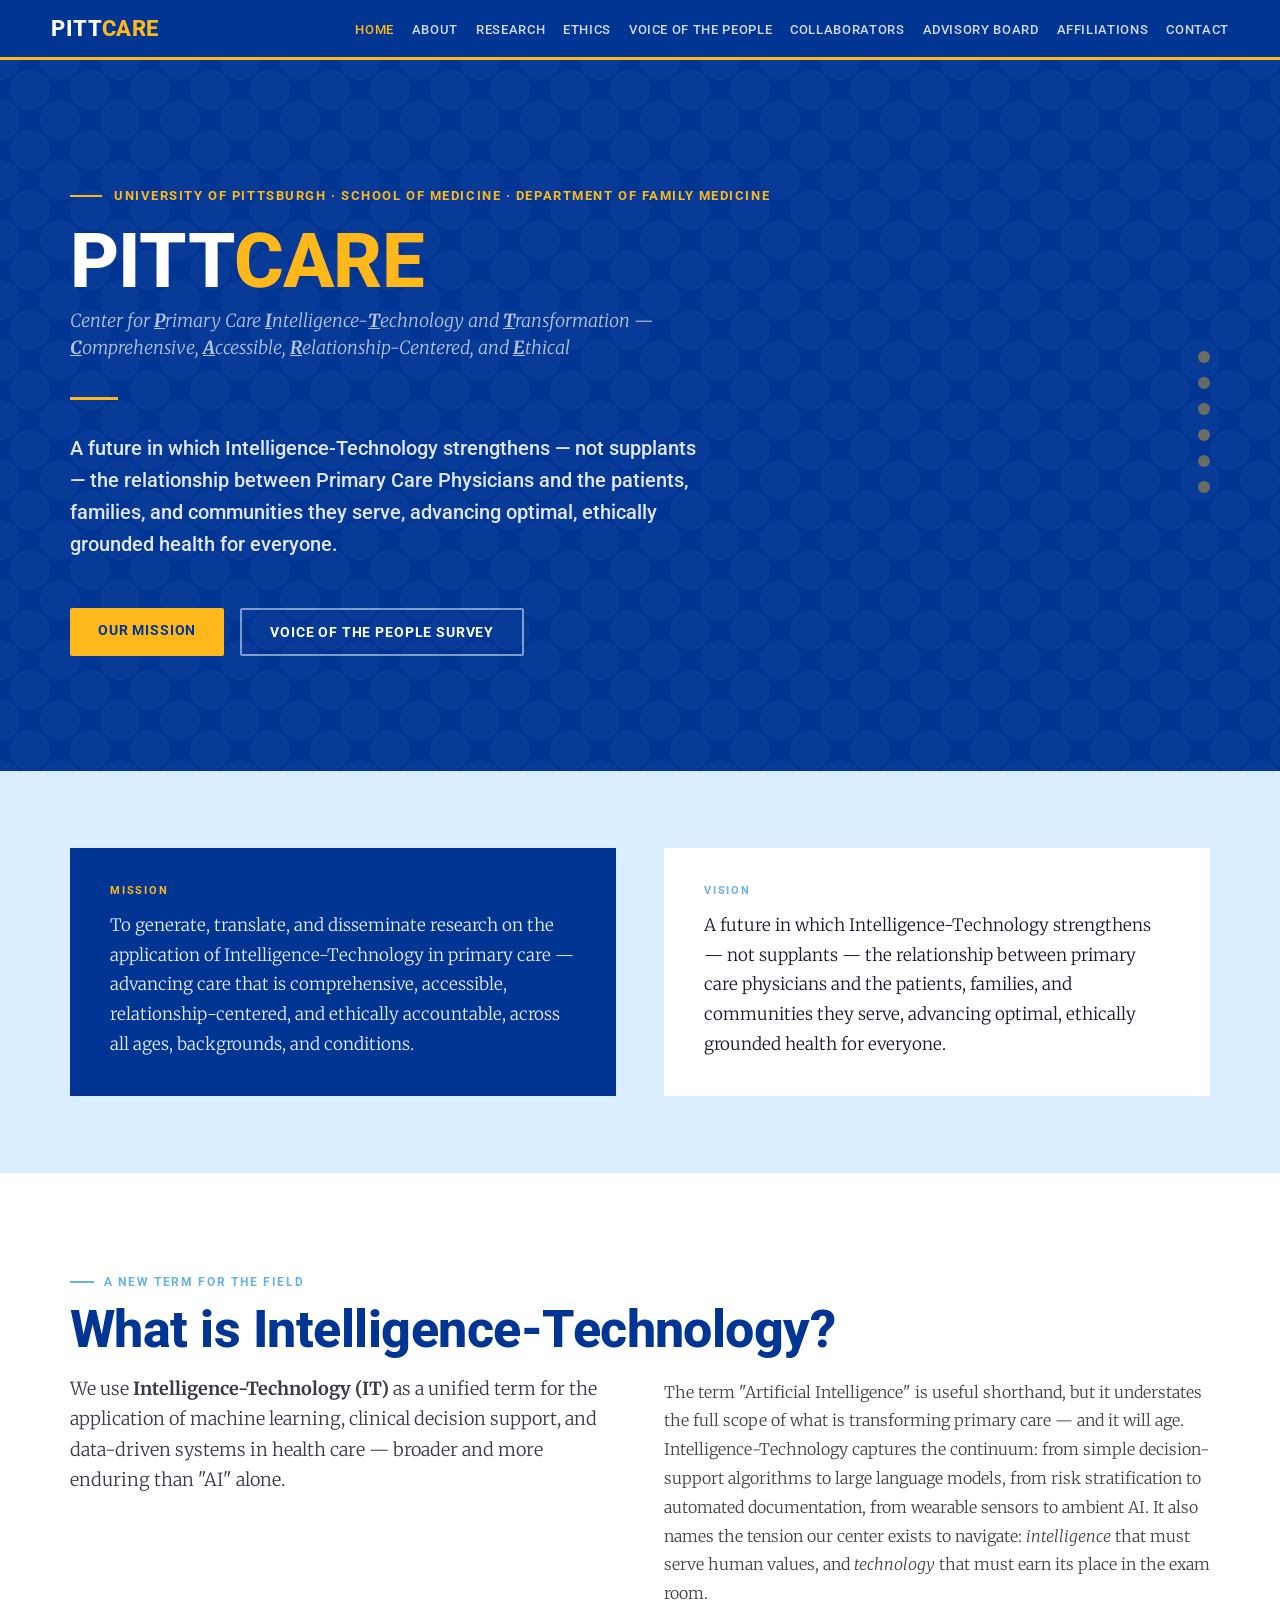
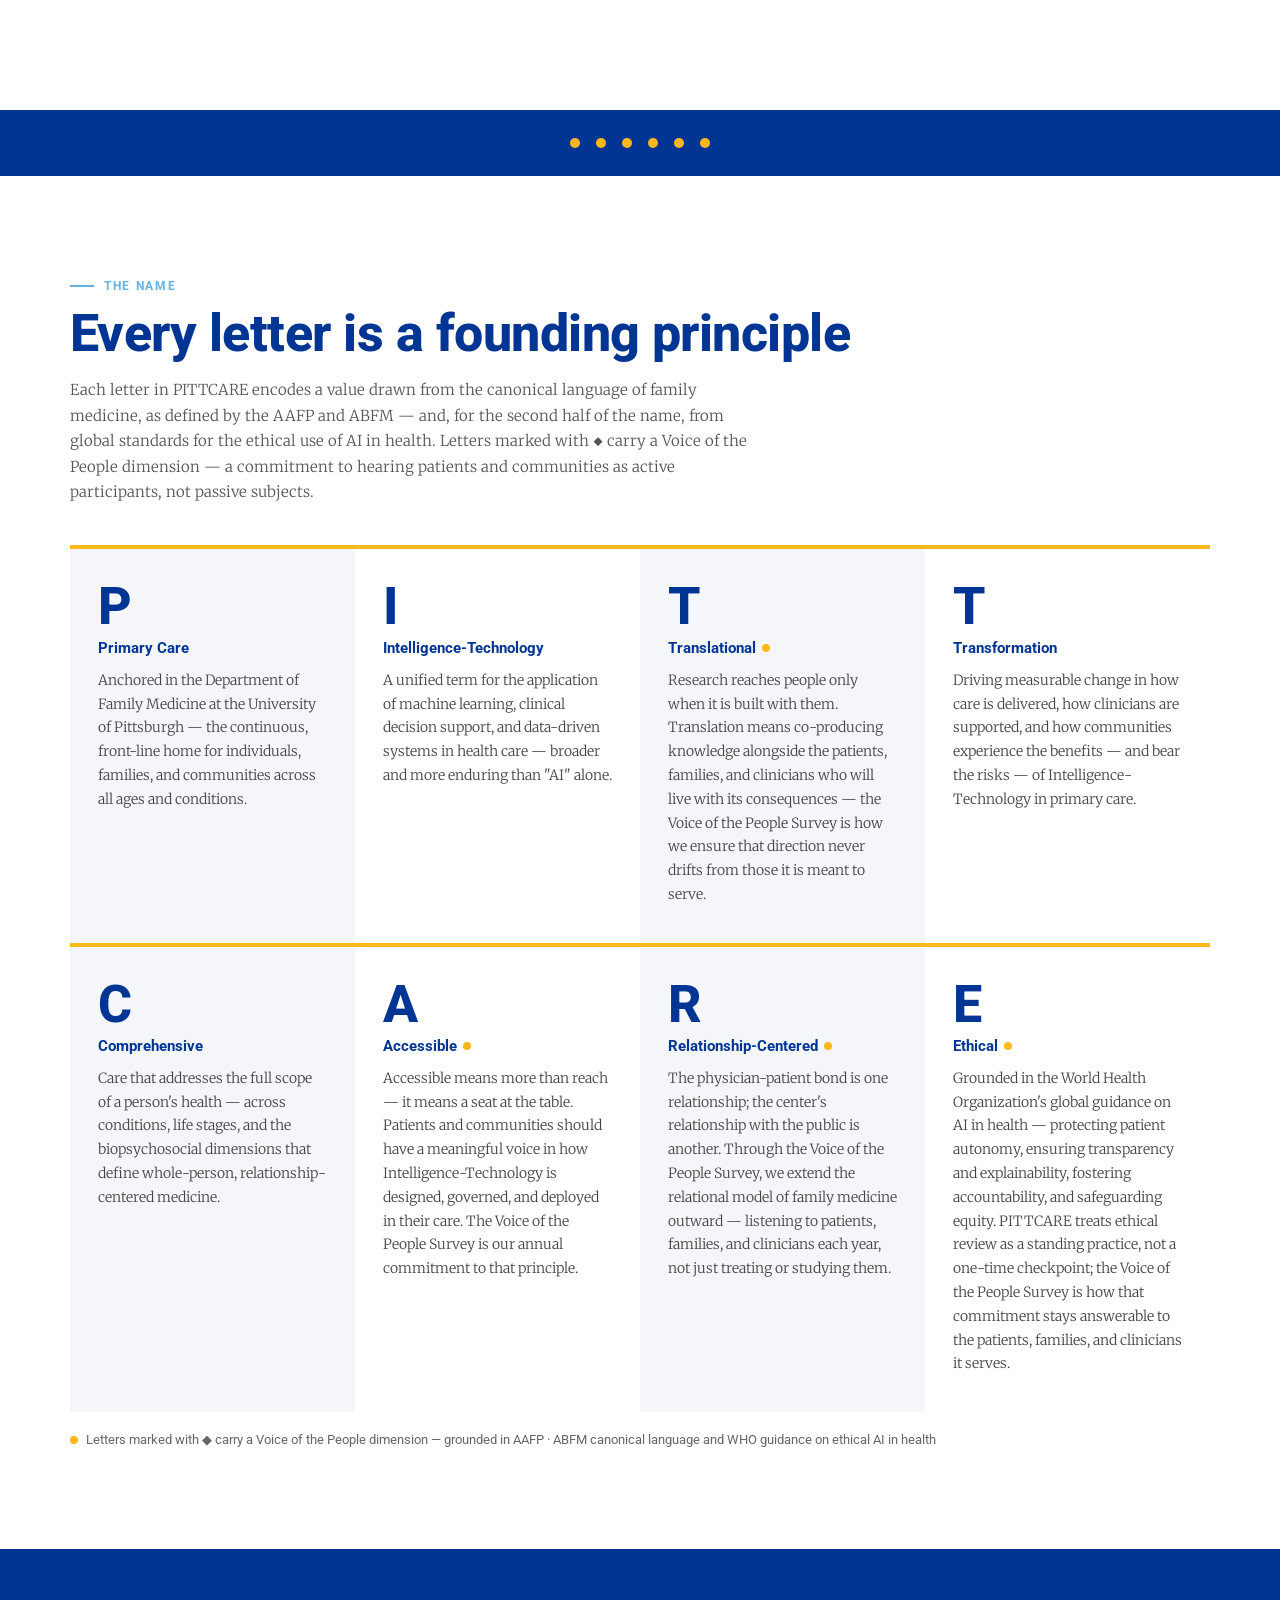
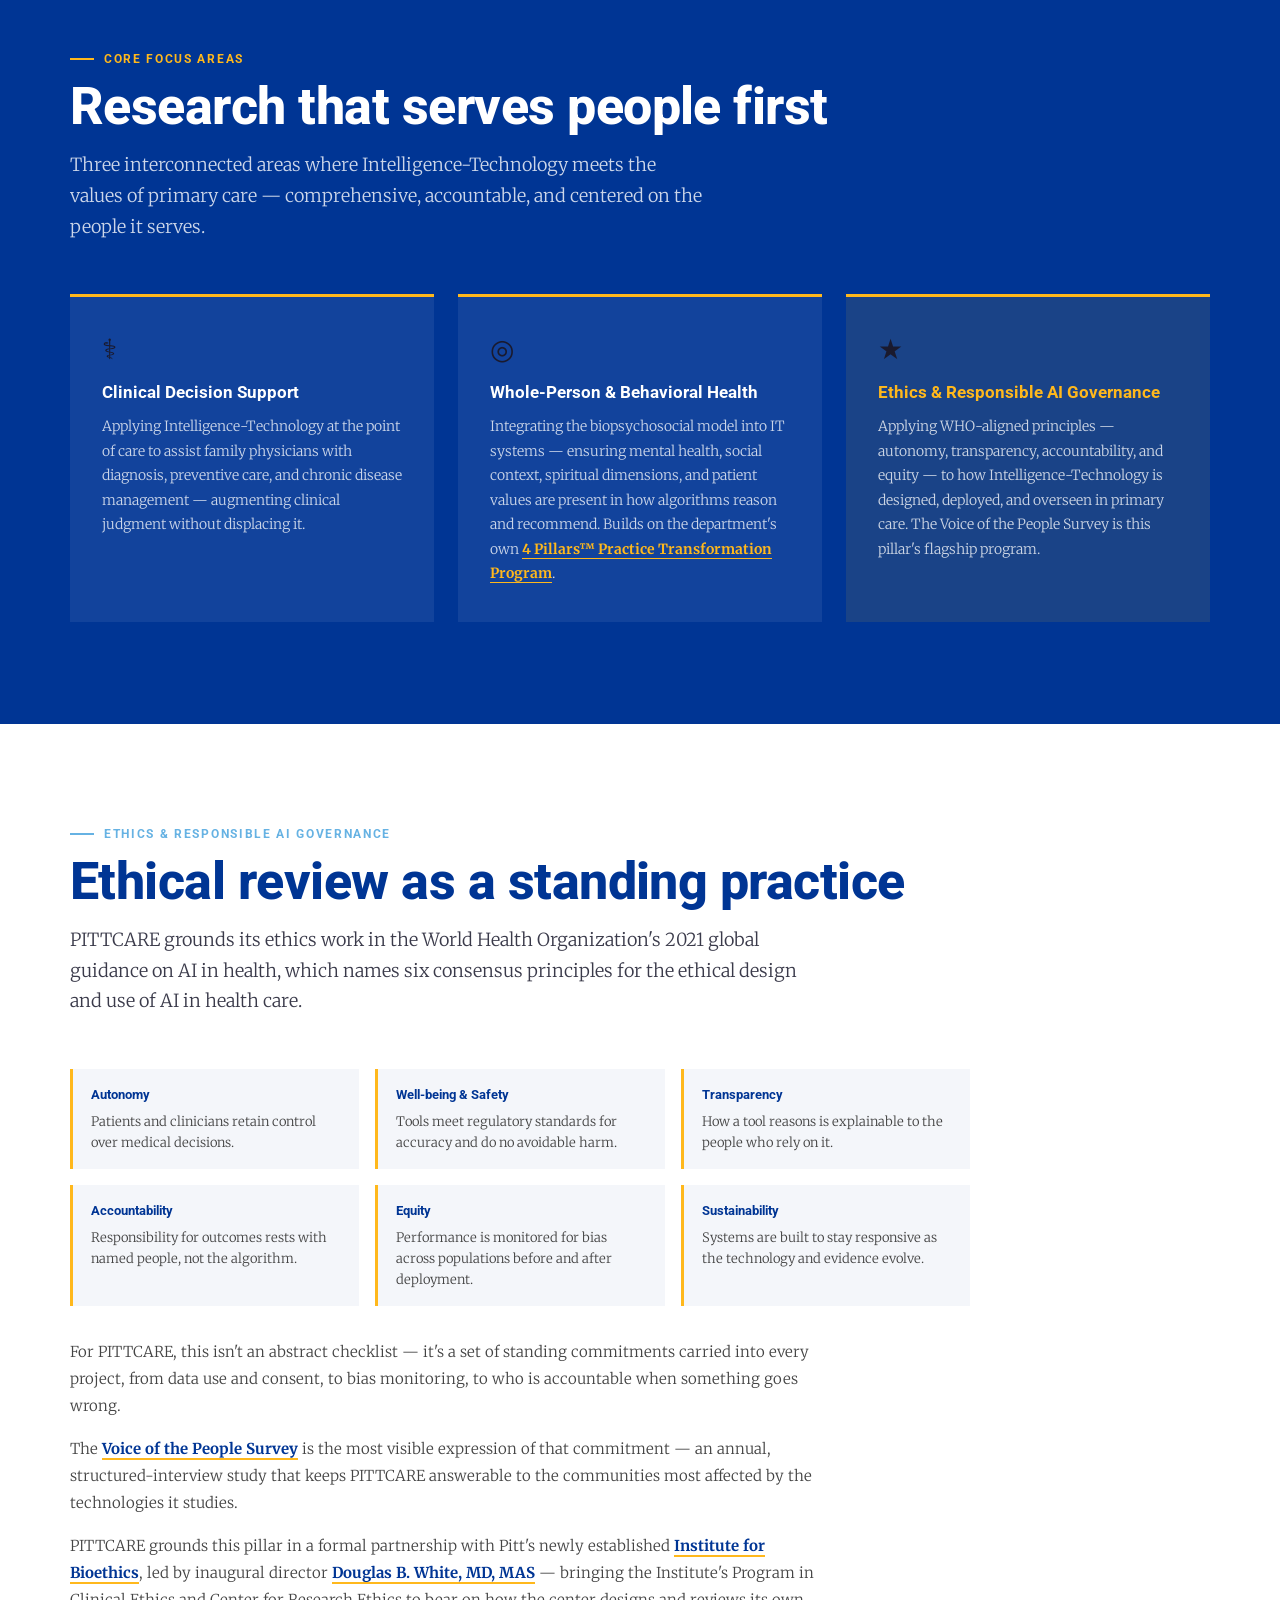
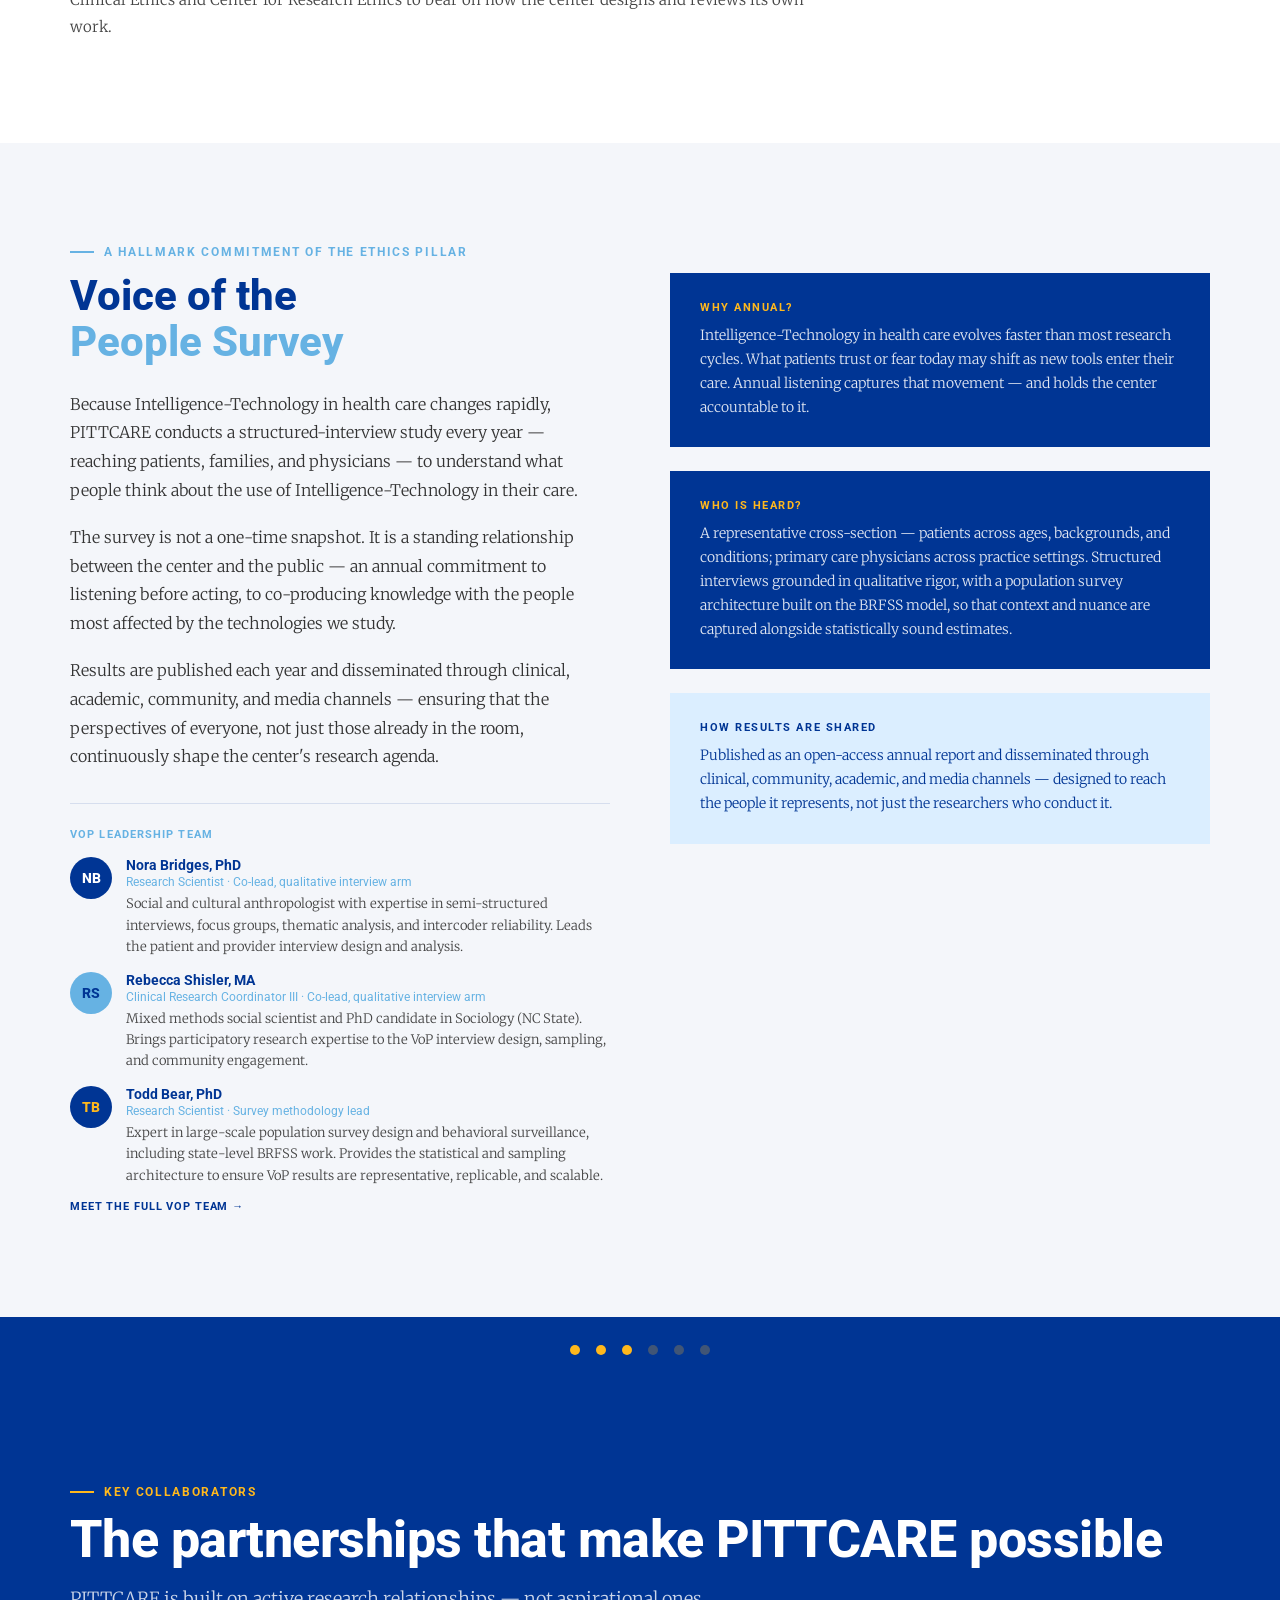
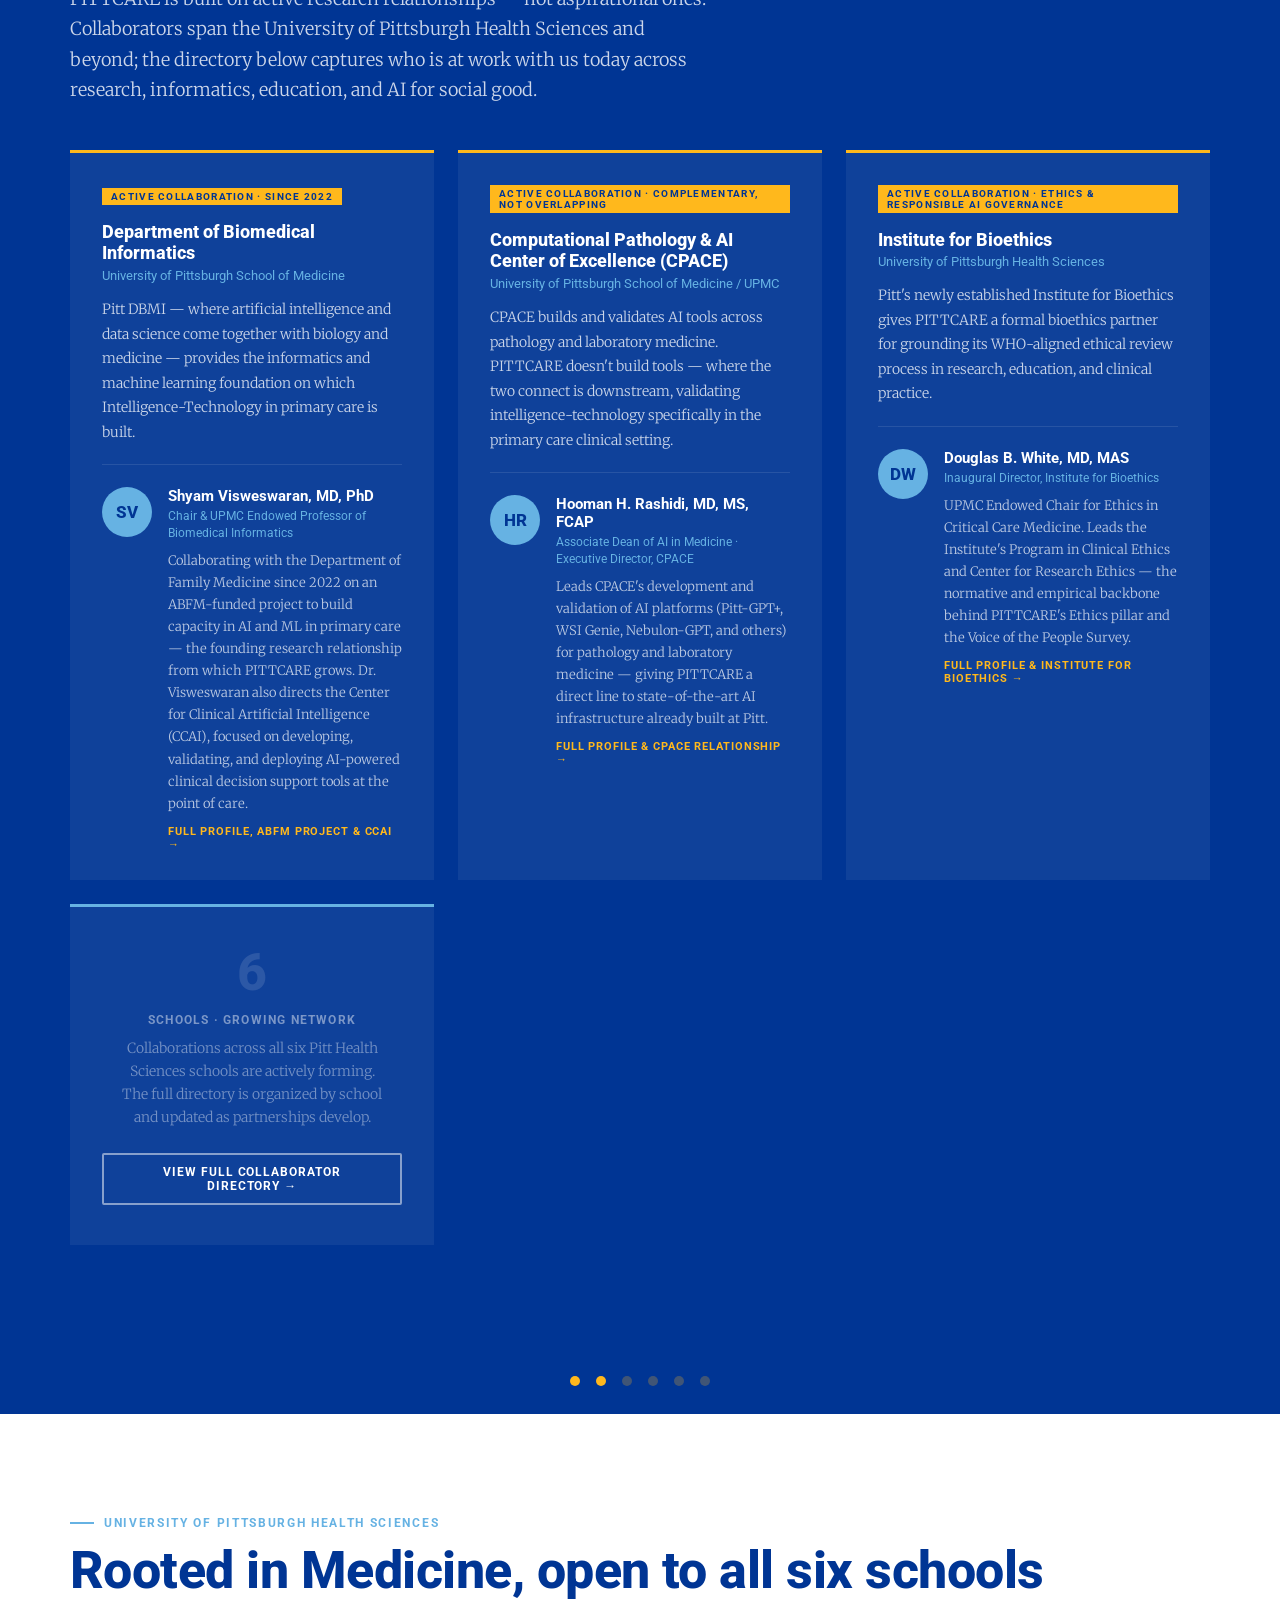
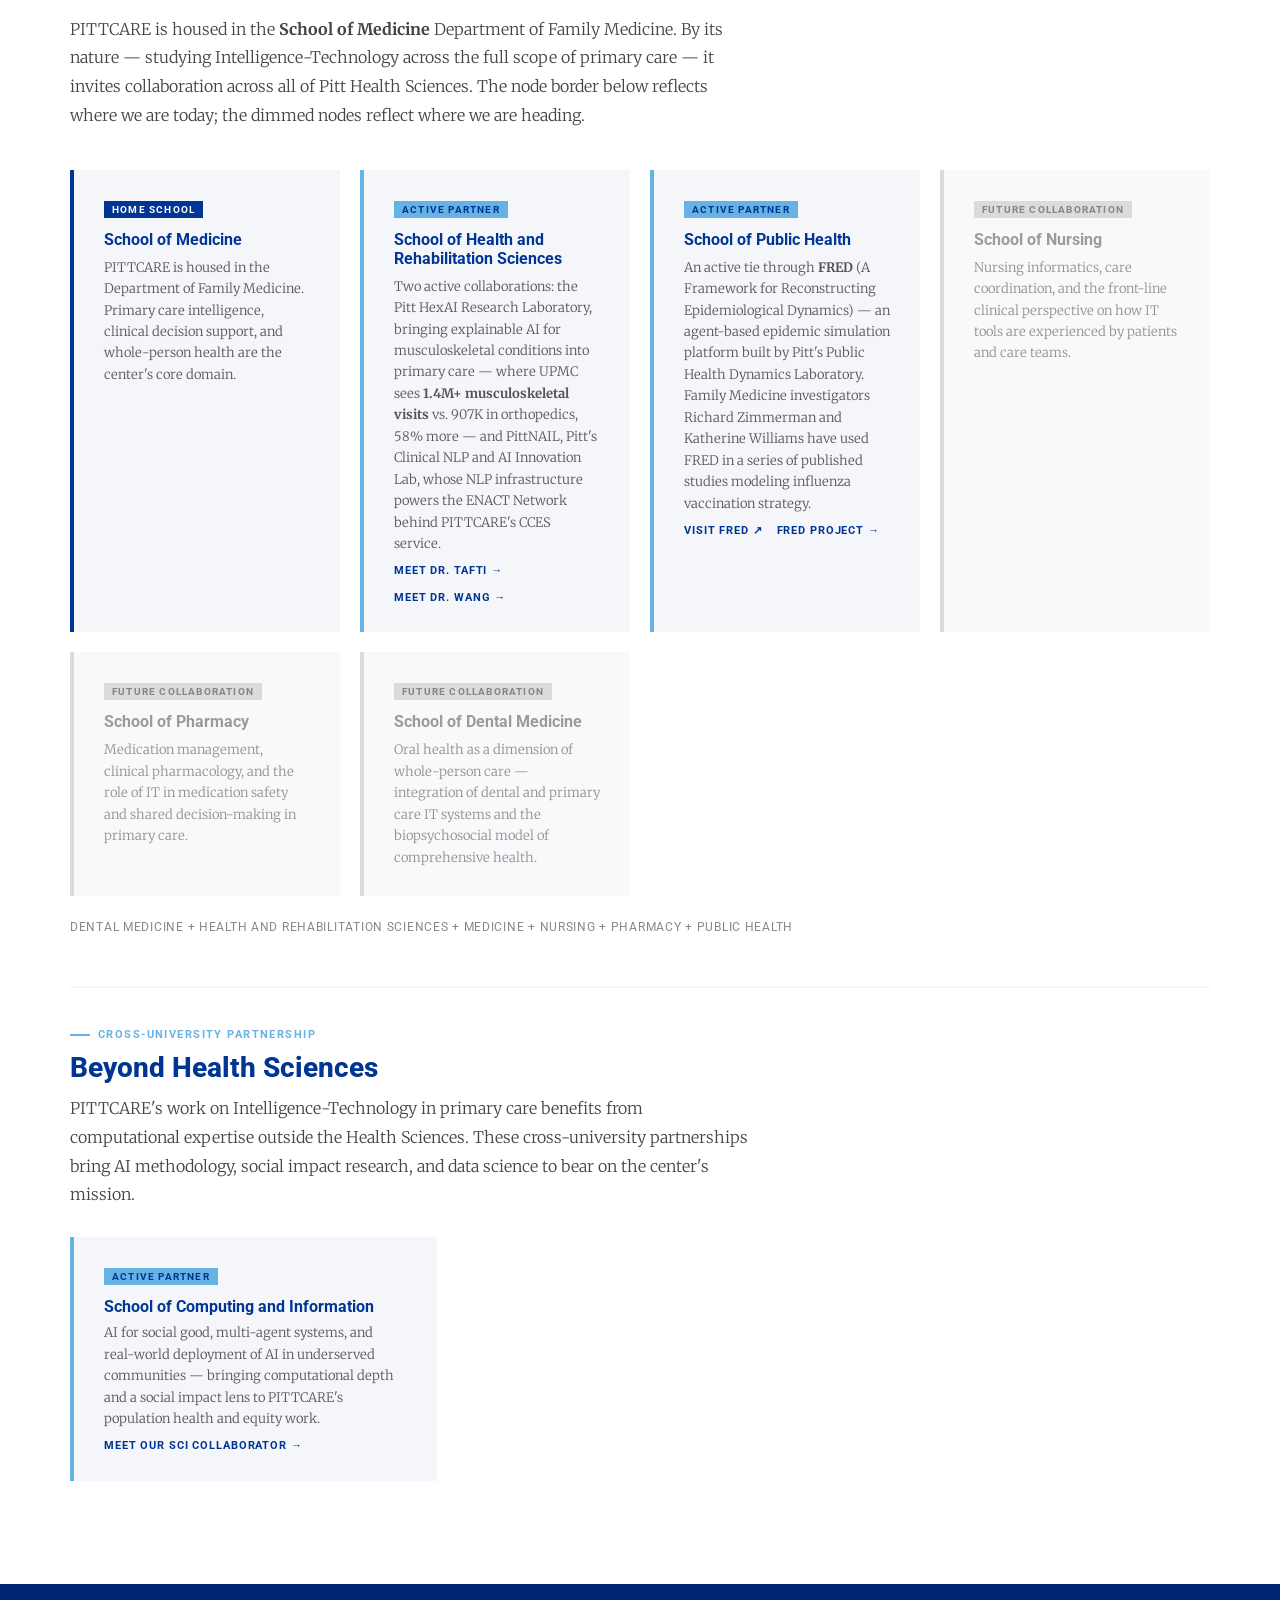
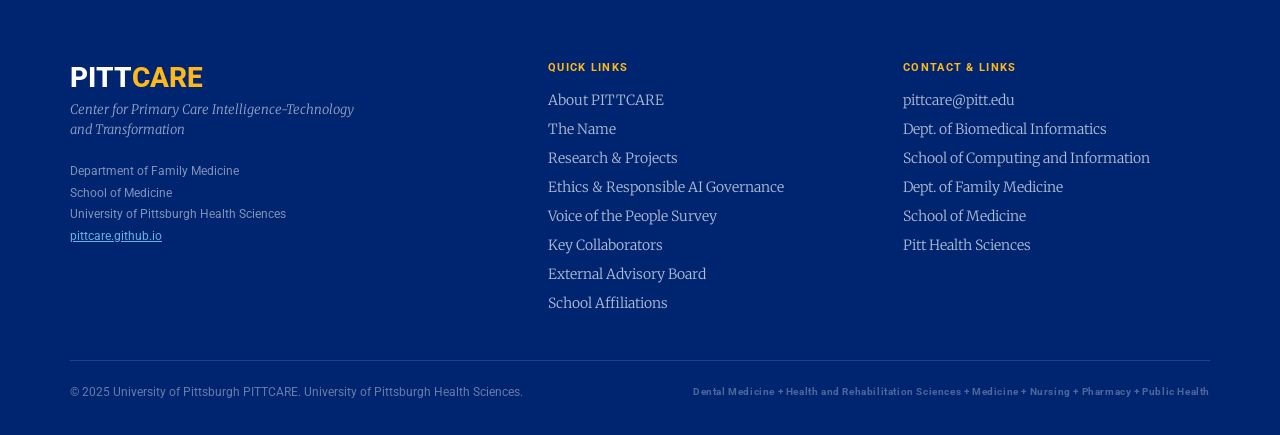
==== commit cfe8a681: "Add files via upload version from August 31.  first update that day" ====
--- a/index.html
+++ b/index.html
@@ -937,7 +937,7 @@
         <div class="focus-card">
           <span class="focus-icon">◎</span>
           <div class="focus-title">Whole-Person &amp; Behavioral Health</div>
-          <p class="focus-body">Integrating the biopsychosocial model into IT systems — ensuring mental health, social context, spiritual dimensions, and patient values are present in how algorithms reason and recommend.</p>
+          <p class="focus-body">Integrating the biopsychosocial model into IT systems — ensuring mental health, social context, spiritual dimensions, and patient values are present in how algorithms reason and recommend. Builds on the department's own <a href="research.html#four-pillars" style="color:var(--gold); font-weight:700; text-decoration:none; border-bottom:1px solid var(--gold);">4 Pillars™ Practice Transformation Program</a>.</p>
         </div>
         <div class="focus-card ethics-card">
           <span class="focus-icon">★</span>
@@ -970,6 +970,9 @@
       <p style="font-family:var(--font-serif); font-weight:300; font-size:15px; line-height:1.8; color:#444; max-width:760px; margin-top:16px;">
         The <a href="#vop" style="color:var(--royal); font-weight:700; text-decoration:none; border-bottom:2px solid var(--gold);">Voice of the People Survey</a> is the most visible expression of that commitment — an annual, structured-interview study that keeps PITTCARE answerable to the communities most affected by the technologies it studies.
       </p>
+      <p style="font-family:var(--font-serif); font-weight:300; font-size:15px; line-height:1.8; color:#444; max-width:760px; margin-top:16px;">
+        PITTCARE grounds this pillar in a formal partnership with Pitt's newly established <a href="https://bioethics.pitt.edu" target="_blank" rel="noopener" style="color:var(--royal); font-weight:700; text-decoration:none; border-bottom:2px solid var(--gold);">Institute for Bioethics</a>, led by inaugural director <a href="collaborators.html#white" style="color:var(--royal); font-weight:700; text-decoration:none; border-bottom:2px solid var(--gold);">Douglas B. White, MD, MAS</a> — bringing the Institute's Program in Clinical Ethics and Center for Research Ethics to bear on how the center designs and reviews its own work.
+      </p>
     </div>
   </section>
 
@@ -1073,6 +1076,46 @@
               <div class="collab-person-title">Chair &amp; UPMC Endowed Professor of Biomedical Informatics</div>
               <p class="collab-person-bio">Collaborating with the Department of Family Medicine since 2022 on an ABFM-funded project to build capacity in AI and ML in primary care — the founding research relationship from which PITTCARE grows. Dr. Visweswaran also directs the Center for Clinical Artificial Intelligence (CCAI), focused on developing, validating, and deploying AI-powered clinical decision support tools at the point of care.</p>
               <a href="collaborators.html#visweswaran" class="collab-link">Full profile, ABFM project &amp; CCAI →</a>
+            </div>
+          </div>
+        </div>
+
+        <!-- CPACE summary card -->
+        <div class="collab-card">
+          <div class="collab-header">
+            <span class="collab-dept-badge">Active collaboration · Complementary, not overlapping</span>
+            <div class="collab-dept-name">Computational Pathology &amp; AI Center of Excellence (CPACE)</div>
+            <div class="collab-school">University of Pittsburgh School of Medicine / UPMC</div>
+          </div>
+          <p class="collab-desc">CPACE builds and validates AI tools across pathology and laboratory medicine. PITTCARE doesn't build tools — where the two connect is downstream, validating intelligence-technology specifically in the primary care clinical setting.</p>
+          <div class="collab-divider"></div>
+          <div class="collab-person">
+            <div class="collab-avatar">HR</div>
+            <div>
+              <div class="collab-person-name">Hooman H. Rashidi, MD, MS, FCAP</div>
+              <div class="collab-person-title">Associate Dean of AI in Medicine · Executive Director, CPACE</div>
+              <p class="collab-person-bio">Leads CPACE's development and validation of AI platforms (Pitt-GPT+, WSI Genie, Nebulon-GPT, and others) for pathology and laboratory medicine — giving PITTCARE a direct line to state-of-the-art AI infrastructure already built at Pitt.</p>
+              <a href="collaborators.html#rashidi" class="collab-link">Full profile &amp; CPACE relationship →</a>
+            </div>
+          </div>
+        </div>
+
+        <!-- Institute for Bioethics summary card -->
+        <div class="collab-card">
+          <div class="collab-header">
+            <span class="collab-dept-badge">Active collaboration · Ethics &amp; Responsible AI Governance</span>
+            <div class="collab-dept-name">Institute for Bioethics</div>
+            <div class="collab-school">University of Pittsburgh Health Sciences</div>
+          </div>
+          <p class="collab-desc">Pitt's newly established Institute for Bioethics gives PITTCARE a formal bioethics partner for grounding its WHO-aligned ethical review process in research, education, and clinical practice.</p>
+          <div class="collab-divider"></div>
+          <div class="collab-person">
+            <div class="collab-avatar">DW</div>
+            <div>
+              <div class="collab-person-name">Douglas B. White, MD, MAS</div>
+              <div class="collab-person-title">Inaugural Director, Institute for Bioethics</div>
+              <p class="collab-person-bio">UPMC Endowed Chair for Ethics in Critical Care Medicine. Leads the Institute's Program in Clinical Ethics and Center for Research Ethics — the normative and empirical backbone behind PITTCARE's Ethics pillar and the Voice of the People Survey.</p>
+              <a href="collaborators.html#white" class="collab-link">Full profile &amp; Institute for Bioethics →</a>
             </div>
           </div>
         </div>
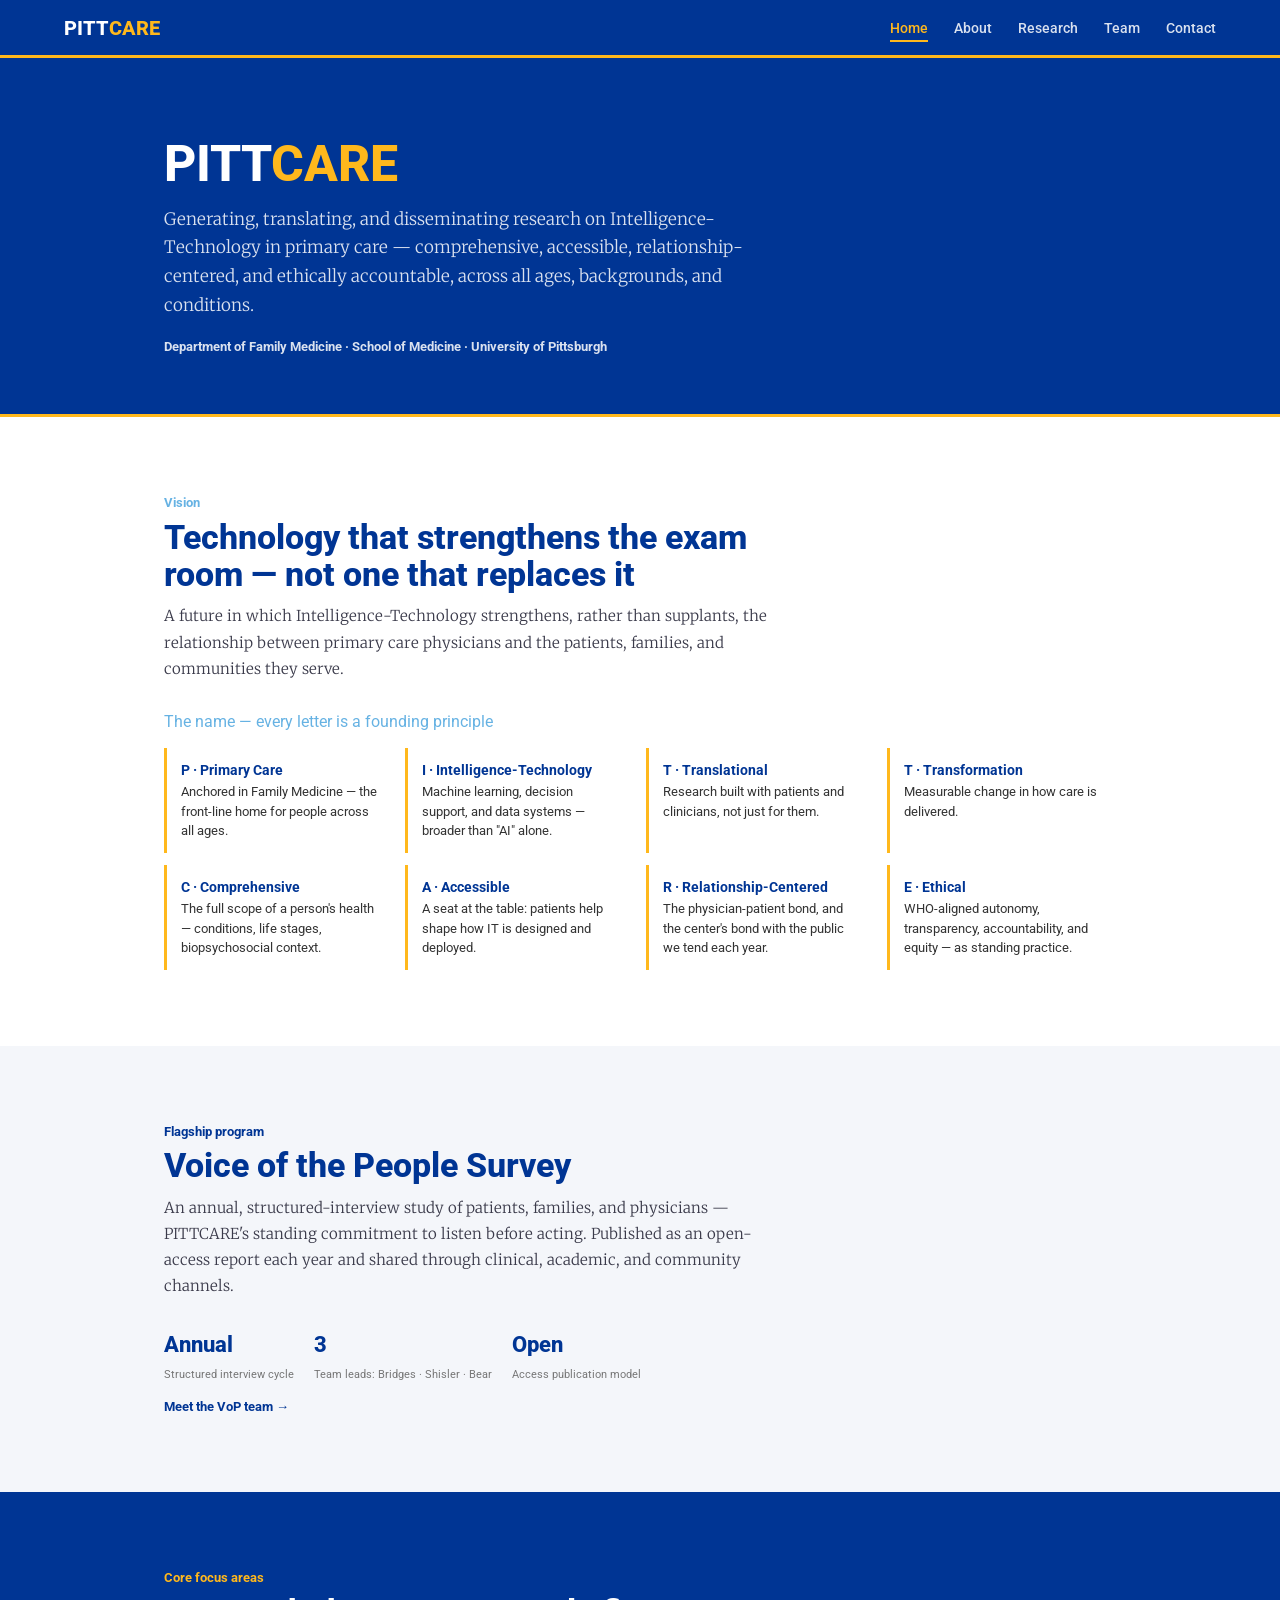
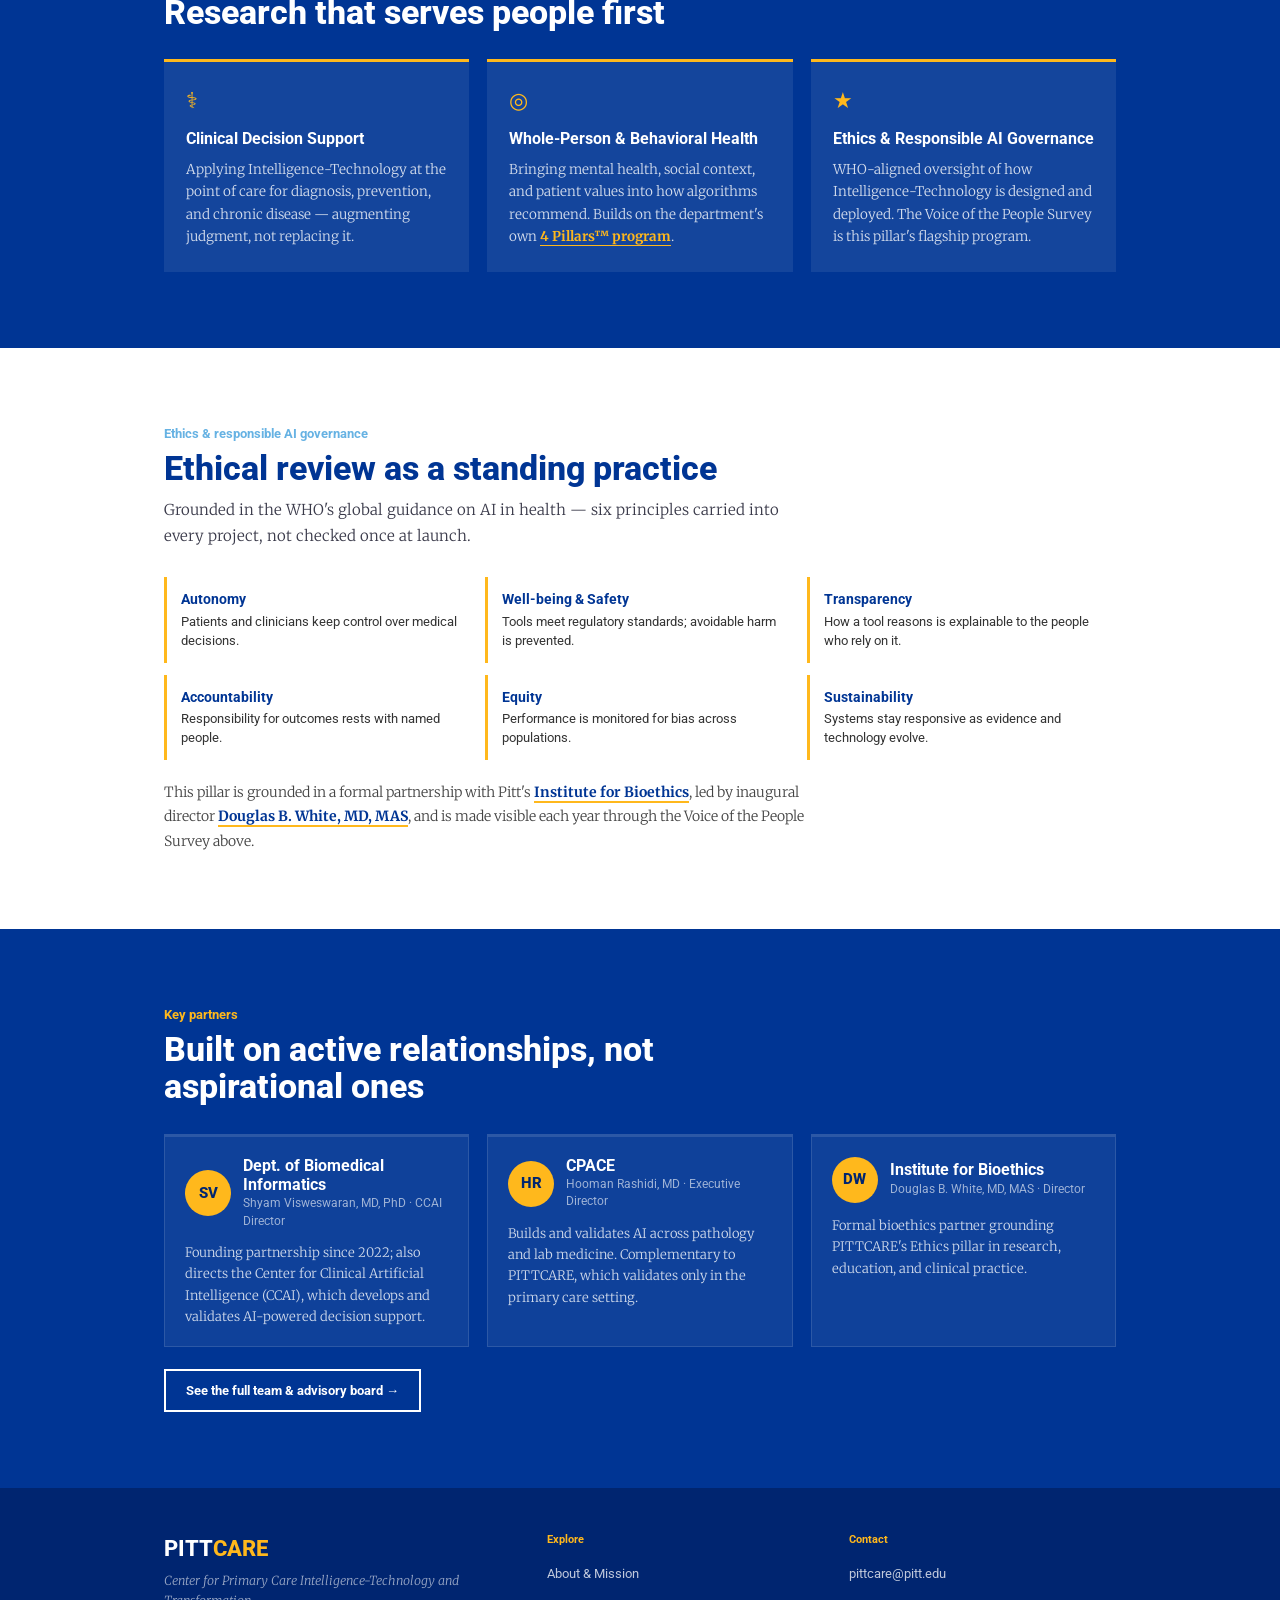
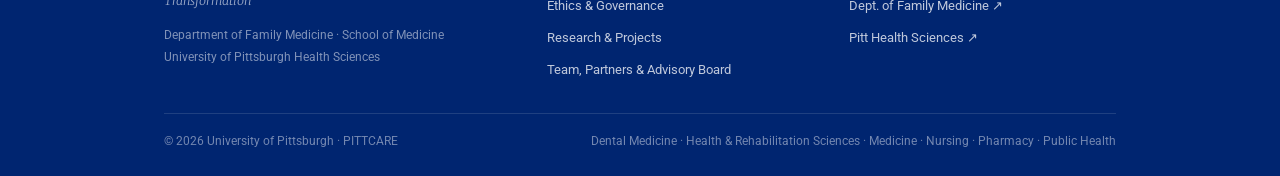
==== commit 9dcd7685: "Add files via upload version 2" ====
--- a/index.html
+++ b/index.html
@@ -1,1238 +1,161 @@
 <!DOCTYPE html>
 <html lang="en">
 <head>
-  <meta charset="UTF-8">
-  <meta name="viewport" content="width=device-width, initial-scale=1.0">
-  <title>PITTCARE — Center for Primary Care Intelligence-Technology and Transformation</title>
-  <link rel="preconnect" href="https://fonts.googleapis.com">
-  <link rel="preconnect" href="https://fonts.gstatic.com" crossorigin>
-  <link href="https://fonts.googleapis.com/css2?family=Merriweather:ital,wght@0,300;0,400;0,700;1,300;1,400&family=Roboto:wght@400;500;700;800;900&display=swap" rel="stylesheet">
-
-  <style>
-    *, *::before, *::after { box-sizing: border-box; margin: 0; padding: 0; }
-
-    /* ── Brand tokens ─────────────────────────────────────────────── */
-    :root {
-      --royal:      #003594;
-      --royal-dark: #002570;
-      --gold:       #ffb81c;
-      --light-blue: #66b2e3;
-      --new-sky:    #dbeeff;
-      --white:      #ffffff;
-      --black:      #000000;
-      --gray:       #c8c9c7;
-      --gray-light: #f4f6fa;
-      --text-body:  #1a1a2e;
-
-      --font-sans:  'Roboto', sans-serif;
-      --font-serif: 'Merriweather', serif;
-
-      --max-w: 1140px;
-      --section-pad: clamp(60px, 8vw, 110px) clamp(20px, 5vw, 80px);
-    }
-
-    html { scroll-behavior: smooth; }
-
-    body {
-      font-family: var(--font-sans);
-      color: var(--text-body);
-      background: var(--white);
-      -webkit-font-smoothing: antialiased;
-    }
-
-    /* ── Six-node motif (signature element) ──────────────────────── */
-    .nodes {
-      display: flex;
-      gap: 8px;
-      align-items: center;
-    }
-
-    .node {
-      width: 10px;
-      height: 10px;
-      border-radius: 50%;
-      background: var(--gold);
-      opacity: 0.35;
-      transition: opacity 0.4s, transform 0.4s;
-    }
-
-    .node.active {
-      opacity: 1;
-      transform: scale(1.25);
-    }
-
-    .node-row {
-      display: flex;
-      gap: 10px;
-      align-items: center;
-    }
-
-    .node-row .node { width: 8px; height: 8px; }
-
-    /* ── Hero ─────────────────────────────────────────────────────── */
-    .hero {
-      background: var(--royal);
-      color: var(--white);
-      padding: clamp(80px,10vw,130px) clamp(20px,5vw,80px) clamp(70px,9vw,120px);
-      position: relative;
-      overflow: hidden;
-    }
-
-    /* Subtle cellular texture via SVG background */
-    .hero::before {
-      content: '';
-      position: absolute;
-      inset: 0;
-      background-image: url("data:image/svg+xml,%3Csvg width='60' height='60' viewBox='0 0 60 60' xmlns='http://www.w3.org/2000/svg'%3E%3Cg fill='none' fill-rule='evenodd'%3E%3Cg fill='%23ffffff' fill-opacity='0.03'%3E%3Ccircle cx='30' cy='30' r='20'/%3E%3Ccircle cx='0' cy='0' r='20'/%3E%3Ccircle cx='60' cy='0' r='20'/%3E%3Ccircle cx='0' cy='60' r='20'/%3E%3Ccircle cx='60' cy='60' r='20'/%3E%3C/g%3E%3C/g%3E%3C/svg%3E");
-      pointer-events: none;
-    }
-
-    .hero-inner {
-      max-width: var(--max-w);
-      margin: 0 auto;
-      position: relative;
-    }
-
-    .hero-eyebrow {
-      font-family: var(--font-sans);
-      font-weight: 700;
-      font-size: 13px;
-      letter-spacing: 0.12em;
-      text-transform: uppercase;
-      color: var(--gold);
-      margin-bottom: 20px;
-      display: flex;
-      align-items: center;
-      gap: 12px;
-    }
-
-    .hero-eyebrow::before {
-      content: '';
-      display: block;
-      width: 32px;
-      height: 2px;
-      background: var(--gold);
-    }
-
-    .hero h1 {
-      font-family: var(--font-sans);
-      font-weight: 800;
-      font-size: clamp(42px, 6.5vw, 76px);
-      line-height: 1.0;
-      letter-spacing: -0.01em;
-      color: var(--white);
-      margin-bottom: 8px;
-    }
-
-    .hero h1 .accent { color: var(--gold); }
-
-    .hero-full-name {
-      font-family: var(--font-serif);
-      font-weight: 300;
-      font-style: italic;
-      font-size: clamp(14px, 1.6vw, 18px);
-      color: rgba(255,255,255,0.7);
-      margin-bottom: 36px;
-      line-height: 1.5;
-    }
-
-    .hero-rule {
-      width: 48px;
-      height: 3px;
-      background: var(--gold);
-      margin-bottom: 32px;
-    }
-
-    .hero-body {
-      font-family: var(--font-sans);
-      font-weight: 500;
-      font-size: clamp(16px, 1.8vw, 20px);
-      line-height: 1.6;
-      color: rgba(255,255,255,0.88);
-      max-width: 640px;
-      margin-bottom: 48px;
-    }
-
-    .hero-ctas {
-      display: flex;
-      gap: 16px;
-      flex-wrap: wrap;
-    }
-
-    .btn {
-      font-family: var(--font-sans);
-      font-weight: 700;
-      font-size: 14px;
-      letter-spacing: 0.06em;
-      text-transform: uppercase;
-      padding: 14px 28px;
-      border-radius: 2px;
-      text-decoration: none;
-      display: inline-block;
-      transition: all 0.2s;
-      cursor: pointer;
-    }
-
-    .btn-primary {
-      background: var(--gold);
-      color: var(--royal);
-    }
-
-    .btn-primary:hover {
-      background: #e8a510;
-      transform: translateY(-1px);
-    }
-
-    .btn-outline {
-      background: transparent;
-      color: var(--white);
-      border: 2px solid rgba(255,255,255,0.5);
-    }
-
-    .btn-outline:hover {
-      border-color: var(--white);
-      background: rgba(255,255,255,0.08);
-    }
-
-    .hero-node-strip {
-      position: absolute;
-      right: 0;
-      top: 50%;
-      transform: translateY(-50%);
-      display: flex;
-      flex-direction: column;
-      gap: 14px;
-      padding-right: 0;
-      opacity: 0.4;
-    }
-
-    .hero-node-strip .node {
-      width: 12px;
-      height: 12px;
-      background: var(--gold);
-      opacity: 1;
-    }
-
-    /* ── Section base ─────────────────────────────────────────────── */
-    section { padding: var(--section-pad); }
-
-    .section-inner {
-      max-width: var(--max-w);
-      margin: 0 auto;
-    }
-
-    .section-label {
-      font-family: var(--font-sans);
-      font-weight: 700;
-      font-size: 12px;
-      letter-spacing: 0.14em;
-      text-transform: uppercase;
-      color: var(--light-blue);
-      margin-bottom: 14px;
-      display: flex;
-      align-items: center;
-      gap: 10px;
-    }
-
-    .section-label::before {
-      content: '';
-      display: block;
-      width: 24px;
-      height: 2px;
-      background: var(--light-blue);
-    }
-
-    .section-label.on-dark { color: var(--gold); }
-    .section-label.on-dark::before { background: var(--gold); }
-
-    .section-h2 {
-      font-family: var(--font-sans);
-      font-weight: 800;
-      font-size: clamp(32px, 4.5vw, 52px);
-      line-height: 1.05;
-      letter-spacing: -0.01em;
-      color: var(--royal);
-      margin-bottom: 16px;
-    }
-
-    .section-h2.on-dark { color: var(--white); }
-
-    .section-lead {
-      font-family: var(--font-serif);
-      font-weight: 300;
-      font-size: clamp(15px, 1.6vw, 18px);
-      line-height: 1.7;
-      color: #3a3a4a;
-      max-width: 640px;
-      margin-bottom: 52px;
-    }
-
-    .section-lead.on-dark { color: rgba(255,255,255,0.8); }
-
-    /* ── Vision / Mission band ────────────────────────────────────── */
-    .vm-band {
-      background: var(--new-sky);
-      padding: clamp(48px,6vw,80px) clamp(20px,5vw,80px);
-    }
-
-    .vm-grid {
-      max-width: var(--max-w);
-      margin: 0 auto;
-      display: grid;
-      grid-template-columns: 1fr 1fr;
-      gap: 48px;
-    }
-
-    .vm-card {
-      padding: 36px 40px;
-    }
-
-    .vm-card.royal {
-      background: var(--royal);
-      color: var(--white);
-    }
-
-    .vm-card.white {
-      background: var(--white);
-    }
-
-    .vm-label {
-      font-family: var(--font-sans);
-      font-weight: 700;
-      font-size: 11px;
-      letter-spacing: 0.16em;
-      text-transform: uppercase;
-      margin-bottom: 14px;
-    }
-
-    .vm-card.royal .vm-label { color: var(--gold); }
-    .vm-card.white .vm-label { color: var(--light-blue); }
-
-    .vm-text {
-      font-family: var(--font-serif);
-      font-weight: 300;
-      font-size: clamp(15px,1.5vw,17px);
-      line-height: 1.75;
-    }
-
-    .vm-card.royal .vm-text { color: rgba(255,255,255,0.9); }
-    .vm-card.white .vm-text { color: var(--text-body); }
-
-    /* ── THE NAME section ─────────────────────────────────────────── */
-    .name-section { background: var(--white); }
-
-    .pillars-grid {
-      display: grid;
-      grid-template-columns: repeat(4, 1fr);
-      gap: 0;
-    }
-
-    .pillar {
-      padding: 32px 28px 36px;
-      border-top: 4px solid var(--gold);
-      background: var(--gray-light);
-      transition: background 0.2s;
-      position: relative;
-    }
-
-    .pillar:nth-child(even) { background: var(--white); }
-
-    .pillar:hover { background: var(--new-sky); }
-
-    .pillar-letter {
-      font-family: var(--font-sans);
-      font-weight: 800;
-      font-size: 52px;
-      line-height: 1;
-      color: var(--royal);
-      margin-bottom: 6px;
-    }
-
-    .pillar-word {
-      font-family: var(--font-sans);
-      font-weight: 700;
-      font-size: 15px;
-      color: var(--royal);
-      margin-bottom: 12px;
-      display: flex;
-      align-items: center;
-      gap: 6px;
-    }
-
-    .vop-dot {
-      width: 8px;
-      height: 8px;
-      border-radius: 50%;
-      background: var(--gold);
-      flex-shrink: 0;
-    }
-
-    .pillar-desc {
-      font-family: var(--font-serif);
-      font-weight: 300;
-      font-size: 14px;
-      line-height: 1.7;
-      color: #444;
-    }
-
-    .pillars-note {
-      margin-top: 20px;
-      font-family: var(--font-sans);
-      font-size: 13px;
-      color: #666;
-      display: flex;
-      align-items: center;
-      gap: 8px;
-    }
-
-    /* ── Focus Areas ──────────────────────────────────────────────── */
-    .focus-section { background: var(--royal); }
-
-    .focus-grid {
-      display: grid;
-      grid-template-columns: repeat(3, 1fr);
-      gap: 24px;
-      margin-top: 0;
-    }
-
-    .focus-card {
-      background: rgba(255,255,255,0.07);
-      padding: 36px 32px;
-      border-top: 3px solid var(--gold);
-      transition: background 0.2s;
-    }
-
-    .focus-card:hover { background: rgba(255,255,255,0.12); }
-
-    .focus-card.vop-card {
-      border-top-color: var(--light-blue);
-      background: rgba(102,178,227,0.12);
-    }
-
-    .focus-card.ethics-card {
-      border-top-color: var(--gold);
-      background: rgba(255,184,28,0.10);
-    }
-
-    .focus-icon {
-      font-size: 28px;
-      margin-bottom: 16px;
-      display: block;
-    }
-
-    .focus-title {
-      font-family: var(--font-sans);
-      font-weight: 700;
-      font-size: 17px;
-      color: var(--white);
-      margin-bottom: 12px;
-    }
-
-    .focus-card.vop-card .focus-title { color: var(--light-blue); }
-
-    .focus-card.ethics-card .focus-title { color: var(--gold); }
-
-    .focus-body {
-      font-family: var(--font-serif);
-      font-weight: 300;
-      font-size: 14px;
-      line-height: 1.75;
-      color: rgba(255,255,255,0.78);
-    }
-
-    /* ── Ethics & Responsible AI Governance ──────────────────────── */
-    .ethics-grid {
-      display: grid;
-      grid-template-columns: repeat(3, 1fr);
-      gap: 16px;
-      margin-top: 28px;
-      max-width: 900px;
-    }
-
-    .ethics-chip {
-      background: var(--gray-light);
-      border-left: 3px solid var(--gold);
-      padding: 16px 18px;
-      font-family: var(--font-serif);
-      font-weight: 300;
-      font-size: 13px;
-      line-height: 1.6;
-      color: #444;
-    }
-
-    .ethics-chip span {
-      display: block;
-      font-family: var(--font-sans);
-      font-weight: 700;
-      font-size: 13px;
-      color: var(--royal);
-      margin-bottom: 6px;
-    }
-
-    @media (max-width: 768px) {
-      .ethics-grid { grid-template-columns: 1fr; }
-    }
-
-    /* ── Voice of the People feature ─────────────────────────────── */
-    .vop-section { background: var(--gray-light); }
-
-    .vop-grid {
-      display: grid;
-      grid-template-columns: 1fr 1fr;
-      gap: 60px;
-      align-items: start;
-    }
-
-    .vop-main h3 {
-      font-family: var(--font-sans);
-      font-weight: 800;
-      font-size: clamp(28px,3.5vw,42px);
-      line-height: 1.1;
-      color: var(--royal);
-      margin-bottom: 24px;
-    }
-
-    .vop-main h3 em {
-      font-style: normal;
-      color: var(--light-blue);
-    }
-
-    .vop-main > p {
-      font-family: var(--font-serif);
-      font-weight: 300;
-      font-size: clamp(14px,1.4vw,16px);
-      line-height: 1.8;
-      color: #333;
-      margin-bottom: 18px;
-    }
-
-    .vop-sidebar {
-      display: flex;
-      flex-direction: column;
-      gap: 24px;
-    }
-
-    .vop-fact {
-      background: var(--royal);
-      color: var(--white);
-      padding: 28px 30px;
-    }
-
-    .vop-fact-label {
-      font-family: var(--font-sans);
-      font-weight: 700;
-      font-size: 11px;
-      letter-spacing: 0.14em;
-      text-transform: uppercase;
-      color: var(--gold);
-      margin-bottom: 10px;
-    }
-
-    .vop-fact-text {
-      font-family: var(--font-serif);
-      font-weight: 300;
-      font-size: 14px;
-      line-height: 1.7;
-      color: rgba(255,255,255,0.88);
-    }
-
-    /* ── School affiliation ───────────────────────────────────────── */
-    .schools-section { background: var(--white); }
-
-    .schools-grid {
-      display: grid;
-      grid-template-columns: repeat(auto-fit, minmax(260px, 1fr));
-      gap: 20px;
-    }
-
-    .school-card {
-      padding: 28px 30px;
-      border-left: 4px solid var(--royal);
-      background: var(--gray-light);
-    }
-
-    .school-card.primary { border-left-color: var(--royal); }
-    .school-card.partner { border-left-color: var(--light-blue); }
-    .school-card.future  { border-left-color: var(--gray); opacity: 0.65; }
-
-    .school-badge {
-      font-family: var(--font-sans);
-      font-weight: 700;
-      font-size: 10px;
-      letter-spacing: 0.12em;
-      text-transform: uppercase;
-      padding: 3px 8px;
-      display: inline-block;
-      margin-bottom: 12px;
-    }
-
-    .school-card.primary .school-badge { background: var(--royal); color: var(--white); }
-    .school-card.partner .school-badge { background: var(--light-blue); color: var(--royal); }
-    .school-card.future  .school-badge { background: var(--gray); color: #444; }
-
-    .school-name {
-      font-family: var(--font-sans);
-      font-weight: 700;
-      font-size: 16px;
-      color: var(--royal);
-      margin-bottom: 8px;
-    }
-
-    .school-card.future .school-name { color: #666; }
-
-    .school-desc {
-      font-family: var(--font-serif);
-      font-weight: 300;
-      font-size: 13px;
-      line-height: 1.65;
-      color: #555;
-    }
-
-    /* ── Collaborators section ────────────────────────────────────── */
-    .collabs-section { background: var(--royal); }
-
-    .collab-card {
-      background: rgba(255,255,255,0.06);
-      border-top: 3px solid var(--gold);
-      transition: background 0.2s;
-    }
-
-    .collab-card:hover { background: rgba(255,255,255,0.1); }
-
-    .collab-header { padding: 32px 32px 0; }
-
-    .collab-dept-badge {
-      font-family: var(--font-sans);
-      font-weight: 700;
-      font-size: 10px;
-      letter-spacing: 0.13em;
-      text-transform: uppercase;
-      background: var(--gold);
-      color: var(--royal);
-      padding: 3px 9px;
-      display: inline-block;
-      margin-bottom: 16px;
-    }
-
-    .collab-dept-name {
-      font-family: var(--font-sans);
-      font-weight: 800;
-      font-size: 18px;
-      color: var(--white);
-      margin-bottom: 4px;
-      line-height: 1.2;
-    }
-
-    .collab-school {
-      font-family: var(--font-sans);
-      font-size: 13px;
-      color: var(--light-blue);
-      margin-bottom: 14px;
-    }
-
-    .collab-desc {
-      font-family: var(--font-serif);
-      font-weight: 300;
-      font-size: 14px;
-      line-height: 1.75;
-      color: rgba(255,255,255,0.78);
-      padding: 0 32px 20px;
-    }
-
-    .collab-divider {
-      height: 1px;
-      background: rgba(255,255,255,0.1);
-      margin: 0 32px;
-    }
-
-    .collab-person {
-      display: flex;
-      gap: 16px;
-      align-items: flex-start;
-      padding: 22px 32px 28px;
-    }
-
-    .collab-avatar {
-      width: 50px;
-      height: 50px;
-      border-radius: 50%;
-      background: var(--light-blue);
-      flex-shrink: 0;
-      display: flex;
-      align-items: center;
-      justify-content: center;
-      font-family: var(--font-sans);
-      font-weight: 800;
-      font-size: 17px;
-      color: var(--royal);
-    }
-
-    .collab-person-name {
-      font-family: var(--font-sans);
-      font-weight: 700;
-      font-size: 15px;
-      color: var(--white);
-      margin-bottom: 3px;
-    }
-
-    .collab-person-title {
-      font-family: var(--font-sans);
-      font-size: 12px;
-      color: var(--light-blue);
-      margin-bottom: 8px;
-      line-height: 1.4;
-    }
-
-    .collab-person-bio {
-      font-family: var(--font-serif);
-      font-weight: 300;
-      font-size: 13px;
-      line-height: 1.7;
-      color: rgba(255,255,255,0.72);
-    }
-
-    .collab-link {
-      display: inline-block;
-      margin-top: 10px;
-      font-family: var(--font-sans);
-      font-weight: 700;
-      font-size: 11px;
-      letter-spacing: 0.08em;
-      text-transform: uppercase;
-      color: var(--gold);
-      text-decoration: none;
-    }
-
-    .collab-link:hover { text-decoration: underline; }
-
-    .collab-project {
-      background: rgba(102,178,227,0.1);
-      border-top: 1px solid rgba(102,178,227,0.2);
-      padding: 18px 32px 24px;
-    }
-
-    .collab-project-label {
-      font-family: var(--font-sans);
-      font-weight: 700;
-      font-size: 10px;
-      letter-spacing: 0.13em;
-      text-transform: uppercase;
-      color: var(--light-blue);
-      margin-bottom: 8px;
-    }
-
-    .collab-project-text {
-      font-family: var(--font-serif);
-      font-weight: 300;
-      font-size: 13px;
-      line-height: 1.7;
-      color: rgba(255,255,255,0.8);
-    }
-
-    /* ── Node border divider ──────────────────────────────────────── */
-    .node-divider {
-      display: flex;
-      justify-content: center;
-      gap: 16px;
-      padding: 28px 0;
-      background: var(--royal);
-    }
-
-    .node-divider .nd {
-      width: 10px;
-      height: 10px;
-      border-radius: 50%;
-      background: var(--gold);
-    }
-
-    .node-divider .nd.dim { opacity: 0.25; }
-
-    /* ── Scroll-triggered fade ────────────────────────────────────── */
-    .fade-in {
-      opacity: 0;
-      transform: translateY(18px);
-      transition: opacity 0.55s ease, transform 0.55s ease;
-    }
-
-    .fade-in.visible {
-      opacity: 1;
-      transform: translateY(0);
-    }
-
-    /* ── Responsive ───────────────────────────────────────────────── */
-    @media (max-width: 900px) {
-      .pillars-grid { grid-template-columns: repeat(2, 1fr); }
-      .focus-grid   { grid-template-columns: 1fr; }
-      .vop-grid     { grid-template-columns: 1fr; }
-      .vm-grid      { grid-template-columns: 1fr; gap: 24px; }
-      .hero-node-strip { display: none; }
-    }
-
-    @media (max-width: 600px) {
-      .pillars-grid { grid-template-columns: 1fr 1fr; }
-      .hero h1      { font-size: 38px; }
-    }
-
-    @media (prefers-reduced-motion: reduce) {
-      .fade-in { opacity: 1; transform: none; transition: none; }
-    }
-  </style>
+<meta charset="UTF-8">
+<meta name="viewport" content="width=device-width, initial-scale=1.0">
+<title>PITTCARE — Center for Primary Care Intelligence-Technology and Transformation</title>
+<meta name="description" content="PITTCARE: generating, translating, and disseminating research on Intelligence-Technology in primary care.">
+<link rel="preconnect" href="https://fonts.googleapis.com">
+<link rel="preconnect" href="https://fonts.gstatic.com" crossorigin>
+<link href="https://fonts.googleapis.com/css2?family=Merriweather:ital,wght@0,300;0,400;0,700;1,300&family=Roboto:wght@400;500;700;800&display=swap" rel="stylesheet">
+<link rel="stylesheet" href="styles.css">
 </head>
 <body data-page="home">
 
-  <!-- Nav injected by site.js -->
-  <div id="site-nav"></div>
+<div id="site-nav"></div>
 
-  <!-- ── Hero ────────────────────────────────────────────────────── -->
-  <section class="hero" id="top">
-    <div class="hero-inner">
-      <p class="hero-eyebrow">University of Pittsburgh · School of Medicine · Department of Family Medicine</p>
-      <h1>PITT<span class="accent">CARE</span></h1>
-      <p class="hero-full-name">
-        Center for <strong><u>P</u></strong>rimary Care <strong><u>I</u></strong>ntelligence-<strong><u>T</u></strong>echnology and <strong><u>T</u></strong>ransformation —<br>
-        <strong><u>C</u></strong>omprehensive, <strong><u>A</u></strong>ccessible, <strong><u>R</u></strong>elationship-Centered, and <strong><u>E</u></strong>thical
-      </p>
-      <div class="hero-rule"></div>
-      <p class="hero-body">
-        A future in which Intelligence-Technology strengthens — not supplants — the relationship between Primary Care Physicians and the patients, families, and communities they serve, advancing optimal, ethically grounded health for everyone.
-      </p>
-      <div class="hero-ctas">
-        <a href="#about" class="btn btn-primary">Our Mission</a>
-        <a href="#vop" class="btn btn-outline">Voice of the People Survey</a>
+<!-- ── Hero ─────────────────────────────────────────────────────── -->
+<header class="hero">
+  <div class="wrap">
+    <h1>PITT<span>CARE</span></h1>
+    <p>Generating, translating, and disseminating research on Intelligence-Technology in primary care — comprehensive, accessible, relationship-centered, and ethically accountable, across all ages, backgrounds, and conditions.</p>
+    <p style="margin-top:16px; font-family:var(--font-sans); font-weight:700; font-size:13px;">Department of Family Medicine · School of Medicine · University of Pittsburgh</p>
+  </div>
+</header>
+
+<!-- ── About & mission ──────────────────────────────────────────── -->
+<section class="section" id="about">
+  <div class="wrap">
+    <div class="section-head">
+      <p class="kicker">Vision</p>
+      <h2>Technology that strengthens the exam room — not one that replaces it</h2>
+      <p class="lead">A future in which Intelligence-Technology strengthens, rather than supplants, the relationship between primary care physicians and the patients, families, and communities they serve.</p>
+    </div>
+
+    <p class="kicker" style="color:var(--light-blue); margin-top:8px;">The name — every letter is a founding principle</p>
+    <div class="chip-grid" style="grid-template-columns:repeat(4,1fr); margin-top:14px;">
+      <div class="chip"><b>P · Primary Care</b>Anchored in Family Medicine — the front-line home for people across all ages.</div>
+      <div class="chip"><b>I · Intelligence-Technology</b>Machine learning, decision support, and data systems — broader than "AI" alone.</div>
+      <div class="chip"><b>T · Translational</b>Research built with patients and clinicians, not just for them.</div>
+      <div class="chip"><b>T · Transformation</b>Measurable change in how care is delivered.</div>
+      <div class="chip"><b>C · Comprehensive</b>The full scope of a person's health — conditions, life stages, biopsychosocial context.</div>
+      <div class="chip"><b>A · Accessible</b>A seat at the table: patients help shape how IT is designed and deployed.</div>
+      <div class="chip"><b>R · Relationship-Centered</b>The physician-patient bond, and the center's bond with the public we tend each year.</div>
+      <div class="chip"><b>E · Ethical</b>WHO-aligned autonomy, transparency, accountability, and equity — as standing practice.</div>
+    </div>
+  </div>
+</section>
+
+<!-- ── Voice of the People — condensed ──────────────────────────── -->
+<section class="section bg-light" id="vop">
+  <div class="wrap">
+    <div class="section-head">
+      <p class="kicker" style="color:var(--royal);">Flagship program</p>
+      <h2>Voice of the People Survey</h2>
+      <p class="lead">An annual, structured-interview study of patients, families, and physicians — PITTCARE's standing commitment to listen before acting. Published as an open-access report each year and shared through clinical, academic, and community channels.</p>
+    </div>
+    <div class="proj-stats fade-in">
+      <div class="proj-stat"><b>Annual</b><span>Structured interview cycle</span></div>
+      <div class="proj-stat"><b>3</b><span>Team leads: Bridges · Shisler · Bear</span></div>
+      <div class="proj-stat"><b>Open</b><span>Access publication model</span></div>
+    </div>
+    <a href="research.html#vop-team" class="pcard-links" style="font-family:var(--font-sans); font-weight:700; font-size:13px; color:var(--royal); text-decoration:none;">Meet the VoP team →</a>
+  </div>
+</section>
+
+<!-- ── Core focus areas ─────────────────────────────────────────── -->
+<section class="section bg-royal">
+  <div class="wrap">
+    <div class="section-head">
+      <p class="kicker">Core focus areas</p>
+      <h2>Research that serves people first</h2>
+    </div>
+    <div class="card-grid fade-in">
+      <div class="focus-card">
+        <span class="ico">⚕</span>
+        <h3>Clinical Decision Support</h3>
+        <p>Applying Intelligence-Technology at the point of care for diagnosis, prevention, and chronic disease — augmenting judgment, not replacing it.</p>
       </div>
-
-      <!-- Six-node strip — signature element -->
-      <div class="hero-node-strip nodes">
-        <div class="node active"></div>
-        <div class="node active"></div>
-        <div class="node active"></div>
-        <div class="node active"></div>
-        <div class="node active"></div>
-        <div class="node active"></div>
+      <div class="focus-card">
+        <span class="ico">◎</span>
+        <h3>Whole-Person &amp; Behavioral Health</h3>
+        <p>Bringing mental health, social context, and patient values into how algorithms recommend. Builds on the department's own <a href="research.html#four-pillars">4 Pillars™ program</a>.</p>
       </div>
-    </div>
-  </section>
-
-  <!-- ── Vision / Mission ────────────────────────────────────────── -->
-  <div class="vm-band" id="about">
-    <div class="vm-grid">
-      <div class="vm-card royal fade-in">
-        <div class="vm-label">Mission</div>
-        <p class="vm-text">To generate, translate, and disseminate research on the application of Intelligence-Technology in primary care — advancing care that is comprehensive, accessible, relationship-centered, and ethically accountable, across all ages, backgrounds, and conditions.</p>
-      </div>
-      <div class="vm-card white fade-in">
-        <div class="vm-label">Vision</div>
-        <p class="vm-text">A future in which Intelligence-Technology strengthens — not supplants — the relationship between primary care physicians and the patients, families, and communities they serve, advancing optimal, ethically grounded health for everyone.</p>
+      <div class="focus-card">
+        <span class="ico">★</span>
+        <h3>Ethics &amp; Responsible AI Governance</h3>
+        <p>WHO-aligned oversight of how Intelligence-Technology is designed and deployed. The Voice of the People Survey is this pillar's flagship program.</p>
       </div>
     </div>
   </div>
+</section>
 
-  <!-- ── What is Intelligence-Technology ────────────────────────── -->
-  <section style="background: var(--white); padding: var(--section-pad);" id="it">
-    <div class="section-inner">
-      <p class="section-label">A new term for the field</p>
-      <h2 class="section-h2 fade-in">What is Intelligence-Technology?</h2>
-      <div style="display:grid; grid-template-columns:1fr 1fr; gap:48px; align-items:start;">
-        <p class="section-lead" style="margin-bottom:0;" >
-          We use <strong>Intelligence-Technology (IT)</strong> as a unified term for the application of machine learning, clinical decision support, and data-driven systems in health care — broader and more enduring than "AI" alone.
-        </p>
-        <p style="font-family:var(--font-serif); font-weight:300; font-size:clamp(14px,1.4vw,16px); line-height:1.8; color:#444; padding-top:4px;" class="fade-in">
-          The term "Artificial Intelligence" is useful shorthand, but it understates the full scope of what is transforming primary care — and it will age. Intelligence-Technology captures the continuum: from simple decision-support algorithms to large language models, from risk stratification to automated documentation, from wearable sensors to ambient AI. It also names the tension our center exists to navigate: <em>intelligence</em> that must serve human values, and <em>technology</em> that must earn its place in the exam room.
-        </p>
+<!-- ── Ethics ───────────────────────────────────────────────────── -->
+<section class="section" id="ethics">
+  <div class="wrap">
+    <div class="section-head">
+      <p class="kicker">Ethics &amp; responsible AI governance</p>
+      <h2>Ethical review as a standing practice</h2>
+      <p class="lead">Grounded in the WHO's global guidance on AI in health — six principles carried into every project, not checked once at launch.</p>
+    </div>
+    <div class="chip-grid fade-in">
+      <div class="chip"><b>Autonomy</b>Patients and clinicians keep control over medical decisions.</div>
+      <div class="chip"><b>Well-being &amp; Safety</b>Tools meet regulatory standards; avoidable harm is prevented.</div>
+      <div class="chip"><b>Transparency</b>How a tool reasons is explainable to the people who rely on it.</div>
+      <div class="chip"><b>Accountability</b>Responsibility for outcomes rests with named people.</div>
+      <div class="chip"><b>Equity</b>Performance is monitored for bias across populations.</div>
+      <div class="chip"><b>Sustainability</b>Systems stay responsive as evidence and technology evolve.</div>
+    </div>
+    <p style="font-family:var(--font-serif); font-weight:300; font-size:14px; line-height:1.75; color:#444; max-width:680px; margin-top:20px;">
+      This pillar is grounded in a formal partnership with Pitt's <a href="https://bioethics.pitt.edu" target="_blank" rel="noopener" style="color:var(--royal); font-weight:700; border-bottom:2px solid var(--gold); text-decoration:none;">Institute for Bioethics</a>, led by inaugural director <a href="team.html#white" style="color:var(--royal); font-weight:700; border-bottom:2px solid var(--gold); text-decoration:none;">Douglas B. White, MD, MAS</a>, and is made visible each year through the Voice of the People Survey above.
+    </p>
+  </div>
+</section>
+
+<!-- ── Key collaborators preview ────────────────────────────────── -->
+<section class="section bg-royal">
+  <div class="wrap">
+    <div class="section-head">
+      <p class="kicker">Key partners</p>
+      <h2>Built on active relationships, not aspirational ones</h2>
+    </div>
+    <div class="person-grid fade-in">
+      <div class="pcard accent" style="background:rgba(255,255,255,0.06); border-color:rgba(255,255,255,0.12);">
+        <div class="pcard-top">
+          <div class="pcard-avatar gold">SV</div>
+          <div>
+            <div class="pcard-name" style="color:var(--white);">Dept. of Biomedical Informatics</div>
+            <div class="pcard-cred" style="color:rgba(255,255,255,0.6);">Shyam Visweswaran, MD, PhD · CCAI Director</div>
+          </div>
+        </div>
+        <p class="pcard-bio" style="color:rgba(255,255,255,0.8);">Founding partnership since 2022; also directs the Center for Clinical Artificial Intelligence (CCAI), which develops and validates AI-powered decision support.</p>
+      </div>
+      <div class="pcard accent" style="background:rgba(255,255,255,0.06); border-color:rgba(255,255,255,0.12);">
+        <div class="pcard-top">
+          <div class="pcard-avatar gold">HR</div>
+          <div>
+            <div class="pcard-name" style="color:var(--white);">CPACE</div>
+            <div class="pcard-cred" style="color:rgba(255,255,255,0.6);">Hooman Rashidi, MD · Executive Director</div>
+          </div>
+        </div>
+        <p class="pcard-bio" style="color:rgba(255,255,255,0.8);">Builds and validates AI across pathology and lab medicine. Complementary to PITTCARE, which validates only in the primary care setting.</p>
+      </div>
+      <div class="pcard accent" style="background:rgba(255,255,255,0.06); border-color:rgba(255,255,255,0.12);">
+        <div class="pcard-top">
+          <div class="pcard-avatar gold">DW</div>
+          <div>
+            <div class="pcard-name" style="color:var(--white);">Institute for Bioethics</div>
+            <div class="pcard-cred" style="color:rgba(255,255,255,0.6);">Douglas B. White, MD, MAS · Director</div>
+          </div>
+        </div>
+        <p class="pcard-bio" style="color:rgba(255,255,255,0.8);">Formal bioethics partner grounding PITTCARE's Ethics pillar in research, education, and clinical practice.</p>
       </div>
     </div>
-  </section>
+    <a href="team.html" class="btn" style="margin-top:22px;">See the full team &amp; advisory board →</a>
+  </div>
+</section>
 
-  <!-- Node divider -->
-  <div class="node-divider">
-    <div class="nd"></div>
-    <div class="nd"></div>
-    <div class="nd"></div>
-    <div class="nd"></div>
-    <div class="nd"></div>
-    <div class="nd"></div>
-  </div>
-
-  <!-- ── THE NAME ─────────────────────────────────────────────────── -->
-  <section class="name-section" id="the-name" style="padding: var(--section-pad);">
-    <div class="section-inner">
-      <p class="section-label">The name</p>
-      <h2 class="section-h2 fade-in">Every letter is a founding principle</h2>
-      <p style="font-family:var(--font-serif); font-weight:300; font-size:15px; color:#555; margin-bottom:40px; line-height:1.7; max-width:680px;">
-        Each letter in PITTCARE encodes a value drawn from the canonical language of family medicine, as defined by the AAFP and ABFM — and, for the second half of the name, from global standards for the ethical use of AI in health. Letters marked with ◆ carry a Voice of the People dimension — a commitment to hearing patients and communities as active participants, not passive subjects.
-      </p>
-      <div class="pillars-grid fade-in">
-        <div class="pillar">
-          <div class="pillar-letter">P</div>
-          <div class="pillar-word">Primary Care</div>
-          <p class="pillar-desc">Anchored in the Department of Family Medicine at the University of Pittsburgh — the continuous, front-line home for individuals, families, and communities across all ages and conditions.</p>
-        </div>
-        <div class="pillar">
-          <div class="pillar-letter">I</div>
-          <div class="pillar-word">Intelligence-Technology</div>
-          <p class="pillar-desc">A unified term for the application of machine learning, clinical decision support, and data-driven systems in health care — broader and more enduring than "AI" alone.</p>
-        </div>
-        <div class="pillar">
-          <div class="pillar-letter">T</div>
-          <div class="pillar-word">
-            Translational
-            <span class="vop-dot" title="Voice of the People dimension"></span>
-          </div>
-          <p class="pillar-desc">Research reaches people only when it is built with them. Translation means co-producing knowledge alongside the patients, families, and clinicians who will live with its consequences — the Voice of the People Survey is how we ensure that direction never drifts from those it is meant to serve.</p>
-        </div>
-        <div class="pillar">
-          <div class="pillar-letter">T</div>
-          <div class="pillar-word">Transformation</div>
-          <p class="pillar-desc">Driving measurable change in how care is delivered, how clinicians are supported, and how communities experience the benefits — and bear the risks — of Intelligence-Technology in primary care.</p>
-        </div>
-        <div class="pillar">
-          <div class="pillar-letter">C</div>
-          <div class="pillar-word">Comprehensive</div>
-          <p class="pillar-desc">Care that addresses the full scope of a person's health — across conditions, life stages, and the biopsychosocial dimensions that define whole-person, relationship-centered medicine.</p>
-        </div>
-        <div class="pillar">
-          <div class="pillar-letter">A</div>
-          <div class="pillar-word">
-            Accessible
-            <span class="vop-dot" title="Voice of the People dimension"></span>
-          </div>
-          <p class="pillar-desc">Accessible means more than reach — it means a seat at the table. Patients and communities should have a meaningful voice in how Intelligence-Technology is designed, governed, and deployed in their care. The Voice of the People Survey is our annual commitment to that principle.</p>
-        </div>
-        <div class="pillar">
-          <div class="pillar-letter">R</div>
-          <div class="pillar-word">
-            Relationship-Centered
-            <span class="vop-dot" title="Voice of the People dimension"></span>
-          </div>
-          <p class="pillar-desc">The physician-patient bond is one relationship; the center's relationship with the public is another. Through the Voice of the People Survey, we extend the relational model of family medicine outward — listening to patients, families, and clinicians each year, not just treating or studying them.</p>
-        </div>
-        <div class="pillar">
-          <div class="pillar-letter">E</div>
-          <div class="pillar-word">
-            Ethical
-            <span class="vop-dot" title="Voice of the People dimension"></span>
-          </div>
-          <p class="pillar-desc">Grounded in the World Health Organization's global guidance on AI in health — protecting patient autonomy, ensuring transparency and explainability, fostering accountability, and safeguarding equity. PITTCARE treats ethical review as a standing practice, not a one-time checkpoint; the Voice of the People Survey is how that commitment stays answerable to the patients, families, and clinicians it serves.</p>
-        </div>
-      </div>
-      <p class="pillars-note">
-        <span class="vop-dot"></span>
-        Letters marked with ◆ carry a Voice of the People dimension — grounded in AAFP · ABFM canonical language and WHO guidance on ethical AI in health
-      </p>
-    </div>
-  </section>
-
-  <!-- ── Focus Areas ─────────────────────────────────────────────── -->
-  <section class="focus-section" id="focus" style="padding: var(--section-pad);">
-    <div class="section-inner">
-      <p class="section-label on-dark">Core focus areas</p>
-      <h2 class="section-h2 on-dark fade-in">Research that serves people first</h2>
-      <p class="section-lead on-dark">Three interconnected areas where Intelligence-Technology meets the values of primary care — comprehensive, accountable, and centered on the people it serves.</p>
-      <div class="focus-grid fade-in">
-        <div class="focus-card">
-          <span class="focus-icon">⚕</span>
-          <div class="focus-title">Clinical Decision Support</div>
-          <p class="focus-body">Applying Intelligence-Technology at the point of care to assist family physicians with diagnosis, preventive care, and chronic disease management — augmenting clinical judgment without displacing it.</p>
-        </div>
-        <div class="focus-card">
-          <span class="focus-icon">◎</span>
-          <div class="focus-title">Whole-Person &amp; Behavioral Health</div>
-          <p class="focus-body">Integrating the biopsychosocial model into IT systems — ensuring mental health, social context, spiritual dimensions, and patient values are present in how algorithms reason and recommend. Builds on the department's own <a href="research.html#four-pillars" style="color:var(--gold); font-weight:700; text-decoration:none; border-bottom:1px solid var(--gold);">4 Pillars™ Practice Transformation Program</a>.</p>
-        </div>
-        <div class="focus-card ethics-card">
-          <span class="focus-icon">★</span>
-          <div class="focus-title">Ethics &amp; Responsible AI Governance</div>
-          <p class="focus-body">Applying WHO-aligned principles — autonomy, transparency, accountability, and equity — to how Intelligence-Technology is designed, deployed, and overseen in primary care. The Voice of the People Survey is this pillar's flagship program.</p>
-        </div>
-      </div>
-    </div>
-  </section>
-
-  <!-- ── Ethics & Responsible AI Governance ─────────────────────── -->
-  <section style="background: var(--white); padding: var(--section-pad);" id="ethics">
-    <div class="section-inner">
-      <p class="section-label">Ethics &amp; responsible AI governance</p>
-      <h2 class="section-h2 fade-in">Ethical review as a standing practice</h2>
-      <p class="section-lead" style="max-width:760px;">
-        PITTCARE grounds its ethics work in the World Health Organization's 2021 global guidance on AI in health, which names six consensus principles for the ethical design and use of AI in health care.
-      </p>
-      <div class="ethics-grid fade-in">
-        <div class="ethics-chip"><span>Autonomy</span>Patients and clinicians retain control over medical decisions.</div>
-        <div class="ethics-chip"><span>Well-being &amp; Safety</span>Tools meet regulatory standards for accuracy and do no avoidable harm.</div>
-        <div class="ethics-chip"><span>Transparency</span>How a tool reasons is explainable to the people who rely on it.</div>
-        <div class="ethics-chip"><span>Accountability</span>Responsibility for outcomes rests with named people, not the algorithm.</div>
-        <div class="ethics-chip"><span>Equity</span>Performance is monitored for bias across populations before and after deployment.</div>
-        <div class="ethics-chip"><span>Sustainability</span>Systems are built to stay responsive as the technology and evidence evolve.</div>
-      </div>
-      <p style="font-family:var(--font-serif); font-weight:300; font-size:15px; line-height:1.8; color:#444; max-width:760px; margin-top:32px;">
-        For PITTCARE, this isn't an abstract checklist — it's a set of standing commitments carried into every project, from data use and consent, to bias monitoring, to who is accountable when something goes wrong.
-      </p>
-      <p style="font-family:var(--font-serif); font-weight:300; font-size:15px; line-height:1.8; color:#444; max-width:760px; margin-top:16px;">
-        The <a href="#vop" style="color:var(--royal); font-weight:700; text-decoration:none; border-bottom:2px solid var(--gold);">Voice of the People Survey</a> is the most visible expression of that commitment — an annual, structured-interview study that keeps PITTCARE answerable to the communities most affected by the technologies it studies.
-      </p>
-      <p style="font-family:var(--font-serif); font-weight:300; font-size:15px; line-height:1.8; color:#444; max-width:760px; margin-top:16px;">
-        PITTCARE grounds this pillar in a formal partnership with Pitt's newly established <a href="https://bioethics.pitt.edu" target="_blank" rel="noopener" style="color:var(--royal); font-weight:700; text-decoration:none; border-bottom:2px solid var(--gold);">Institute for Bioethics</a>, led by inaugural director <a href="collaborators.html#white" style="color:var(--royal); font-weight:700; text-decoration:none; border-bottom:2px solid var(--gold);">Douglas B. White, MD, MAS</a> — bringing the Institute's Program in Clinical Ethics and Center for Research Ethics to bear on how the center designs and reviews its own work.
-      </p>
-    </div>
-  </section>
-
-  <!-- ── Voice of the People ─────────────────────────────────────── -->
-  <section class="vop-section" id="vop" style="padding: var(--section-pad);">
-    <div class="section-inner">
-      <p class="section-label">A hallmark commitment of the Ethics pillar</p>
-      <div class="vop-grid">
-        <div class="vop-main">
-          <h3>Voice of the<br><em>People Survey</em></h3>
-          <p>Because Intelligence-Technology in health care changes rapidly, PITTCARE conducts a structured-interview study every year — reaching patients, families, and physicians — to understand what people think about the use of Intelligence-Technology in their care.</p>
-          <p>The survey is not a one-time snapshot. It is a standing relationship between the center and the public — an annual commitment to listening before acting, to co-producing knowledge with the people most affected by the technologies we study.</p>
-          <p>Results are published each year and disseminated through clinical, academic, community, and media channels — ensuring that the perspectives of everyone, not just those already in the room, continuously shape the center's research agenda.</p>
-
-          <!-- VoP Leadership Team -->
-          <div style="margin-top:32px; padding-top:24px; border-top:1px solid rgba(0,53,148,0.12);">
-            <p style="font-family:var(--font-sans); font-weight:700; font-size:11px; letter-spacing:0.1em; text-transform:uppercase; color:var(--light-blue); margin-bottom:16px;">VoP leadership team</p>
-            <div style="display:flex; flex-direction:column; gap:14px;">
-
-              <div style="display:flex; gap:14px; align-items:flex-start;">
-                <div style="width:42px; height:42px; border-radius:50%; background:var(--royal); display:flex; align-items:center; justify-content:center; font-family:var(--font-sans); font-weight:800; font-size:14px; color:var(--white); flex-shrink:0;">NB</div>
-                <div>
-                  <div style="font-family:var(--font-sans); font-weight:700; font-size:14px; color:var(--royal); margin-bottom:2px;">Nora Bridges, PhD</div>
-                  <div style="font-family:var(--font-sans); font-size:12px; color:var(--light-blue); margin-bottom:4px;">Research Scientist · Co-lead, qualitative interview arm</div>
-                  <p style="font-family:var(--font-serif); font-weight:300; font-size:13px; line-height:1.65; color:#444;">Social and cultural anthropologist with expertise in semi-structured interviews, focus groups, thematic analysis, and intercoder reliability. Leads the patient and provider interview design and analysis.</p>
-                </div>
-              </div>
-
-              <div style="display:flex; gap:14px; align-items:flex-start;">
-                <div style="width:42px; height:42px; border-radius:50%; background:var(--light-blue); display:flex; align-items:center; justify-content:center; font-family:var(--font-sans); font-weight:800; font-size:14px; color:var(--royal); flex-shrink:0;">RS</div>
-                <div>
-                  <div style="font-family:var(--font-sans); font-weight:700; font-size:14px; color:var(--royal); margin-bottom:2px;">Rebecca Shisler, MA</div>
-                  <div style="font-family:var(--font-sans); font-size:12px; color:var(--light-blue); margin-bottom:4px;">Clinical Research Coordinator III · Co-lead, qualitative interview arm</div>
-                  <p style="font-family:var(--font-serif); font-weight:300; font-size:13px; line-height:1.65; color:#444;">Mixed methods social scientist and PhD candidate in Sociology (NC State). Brings participatory research expertise to the VoP interview design, sampling, and community engagement.</p>
-                </div>
-              </div>
-
-              <div style="display:flex; gap:14px; align-items:flex-start;">
-                <div style="width:42px; height:42px; border-radius:50%; background:var(--royal); display:flex; align-items:center; justify-content:center; font-family:var(--font-sans); font-weight:800; font-size:14px; color:var(--gold); flex-shrink:0;">TB</div>
-                <div>
-                  <div style="font-family:var(--font-sans); font-weight:700; font-size:14px; color:var(--royal); margin-bottom:2px;">Todd Bear, PhD</div>
-                  <div style="font-family:var(--font-sans); font-size:12px; color:var(--light-blue); margin-bottom:4px;">Research Scientist · Survey methodology lead</div>
-                  <p style="font-family:var(--font-serif); font-weight:300; font-size:13px; line-height:1.65; color:#444;">Expert in large-scale population survey design and behavioral surveillance, including state-level BRFSS work. Provides the statistical and sampling architecture to ensure VoP results are representative, replicable, and scalable.</p>
-                </div>
-              </div>
-
-            </div>
-            <a href="research.html#bridges" style="font-family:var(--font-sans); font-weight:700; font-size:11px; letter-spacing:0.08em; text-transform:uppercase; color:var(--royal); text-decoration:none; display:inline-block; margin-top:14px;">Meet the full VoP team →</a>
-          </div>
-        </div>
-        <div class="vop-sidebar fade-in">
-          <div class="vop-fact">
-            <div class="vop-fact-label">Why annual?</div>
-            <p class="vop-fact-text">Intelligence-Technology in health care evolves faster than most research cycles. What patients trust or fear today may shift as new tools enter their care. Annual listening captures that movement — and holds the center accountable to it.</p>
-          </div>
-          <div class="vop-fact">
-            <div class="vop-fact-label">Who is heard?</div>
-            <p class="vop-fact-text">A representative cross-section — patients across ages, backgrounds, and conditions; primary care physicians across practice settings. Structured interviews grounded in qualitative rigor, with a population survey architecture built on the BRFSS model, so that context and nuance are captured alongside statistically sound estimates.</p>
-          </div>
-          <div class="vop-fact" style="background: var(--new-sky);">
-            <div class="vop-fact-label" style="color:var(--royal);">How results are shared</div>
-            <p class="vop-fact-text" style="color:var(--royal);">Published as an open-access annual report and disseminated through clinical, community, academic, and media channels — designed to reach the people it represents, not just the researchers who conduct it.</p>
-          </div>
-        </div>
-      </div>
-    </div>
-  </section>
-
-  <!-- Node divider -->
-  <div class="node-divider">
-    <div class="nd"></div>
-    <div class="nd"></div>
-    <div class="nd"></div>
-    <div class="nd dim"></div>
-    <div class="nd dim"></div>
-    <div class="nd dim"></div>
-  </div>
-
-  <!-- ── Key Collaborators — summary, links to collaborators.html ── -->
-  <section class="collabs-section" id="collaborators" style="padding: var(--section-pad);">
-    <div class="section-inner">
-      <p class="section-label on-dark">Key collaborators</p>
-      <h2 class="section-h2 on-dark fade-in">The partnerships that make PITTCARE possible</h2>
-      <p class="section-lead on-dark" style="margin-bottom:44px;">PITTCARE is built on active research relationships — not aspirational ones. Collaborators span the University of Pittsburgh Health Sciences and beyond; the directory below captures who is at work with us today across research, informatics, education, and AI for social good.</p>
-
-      <div style="display:grid; grid-template-columns: repeat(auto-fit, minmax(340px,1fr)); gap:24px;" class="fade-in">
-
-        <!-- DBMI summary card -->
-        <div class="collab-card">
-          <div class="collab-header">
-            <span class="collab-dept-badge">Active collaboration · Since 2022</span>
-            <div class="collab-dept-name">Department of Biomedical Informatics</div>
-            <div class="collab-school">University of Pittsburgh School of Medicine</div>
-          </div>
-          <p class="collab-desc">Pitt DBMI — where artificial intelligence and data science come together with biology and medicine — provides the informatics and machine learning foundation on which Intelligence-Technology in primary care is built.</p>
-          <div class="collab-divider"></div>
-          <div class="collab-person">
-            <div class="collab-avatar">SV</div>
-            <div>
-              <div class="collab-person-name">Shyam Visweswaran, MD, PhD</div>
-              <div class="collab-person-title">Chair &amp; UPMC Endowed Professor of Biomedical Informatics</div>
-              <p class="collab-person-bio">Collaborating with the Department of Family Medicine since 2022 on an ABFM-funded project to build capacity in AI and ML in primary care — the founding research relationship from which PITTCARE grows. Dr. Visweswaran also directs the Center for Clinical Artificial Intelligence (CCAI), focused on developing, validating, and deploying AI-powered clinical decision support tools at the point of care.</p>
-              <a href="collaborators.html#visweswaran" class="collab-link">Full profile, ABFM project &amp; CCAI →</a>
-            </div>
-          </div>
-        </div>
-
-        <!-- CPACE summary card -->
-        <div class="collab-card">
-          <div class="collab-header">
-            <span class="collab-dept-badge">Active collaboration · Complementary, not overlapping</span>
-            <div class="collab-dept-name">Computational Pathology &amp; AI Center of Excellence (CPACE)</div>
-            <div class="collab-school">University of Pittsburgh School of Medicine / UPMC</div>
-          </div>
-          <p class="collab-desc">CPACE builds and validates AI tools across pathology and laboratory medicine. PITTCARE doesn't build tools — where the two connect is downstream, validating intelligence-technology specifically in the primary care clinical setting.</p>
-          <div class="collab-divider"></div>
-          <div class="collab-person">
-            <div class="collab-avatar">HR</div>
-            <div>
-              <div class="collab-person-name">Hooman H. Rashidi, MD, MS, FCAP</div>
-              <div class="collab-person-title">Associate Dean of AI in Medicine · Executive Director, CPACE</div>
-              <p class="collab-person-bio">Leads CPACE's development and validation of AI platforms (Pitt-GPT+, WSI Genie, Nebulon-GPT, and others) for pathology and laboratory medicine — giving PITTCARE a direct line to state-of-the-art AI infrastructure already built at Pitt.</p>
-              <a href="collaborators.html#rashidi" class="collab-link">Full profile &amp; CPACE relationship →</a>
-            </div>
-          </div>
-        </div>
-
-        <!-- Institute for Bioethics summary card -->
-        <div class="collab-card">
-          <div class="collab-header">
-            <span class="collab-dept-badge">Active collaboration · Ethics &amp; Responsible AI Governance</span>
-            <div class="collab-dept-name">Institute for Bioethics</div>
-            <div class="collab-school">University of Pittsburgh Health Sciences</div>
-          </div>
-          <p class="collab-desc">Pitt's newly established Institute for Bioethics gives PITTCARE a formal bioethics partner for grounding its WHO-aligned ethical review process in research, education, and clinical practice.</p>
-          <div class="collab-divider"></div>
-          <div class="collab-person">
-            <div class="collab-avatar">DW</div>
-            <div>
-              <div class="collab-person-name">Douglas B. White, MD, MAS</div>
-              <div class="collab-person-title">Inaugural Director, Institute for Bioethics</div>
-              <p class="collab-person-bio">UPMC Endowed Chair for Ethics in Critical Care Medicine. Leads the Institute's Program in Clinical Ethics and Center for Research Ethics — the normative and empirical backbone behind PITTCARE's Ethics pillar and the Voice of the People Survey.</p>
-              <a href="collaborators.html#white" class="collab-link">Full profile &amp; Institute for Bioethics →</a>
-            </div>
-          </div>
-        </div>
-
-        <!-- Directory teaser -->
-        <div class="collab-card" style="border-top-color: var(--light-blue); display:flex; flex-direction:column; align-items:center; justify-content:center; min-height:280px; padding:40px 32px; text-align:center;">
-          <div style="font-family:var(--font-sans); font-weight:800; font-size:52px; color:rgba(255,255,255,0.12); margin-bottom:14px; line-height:1;">6</div>
-          <div style="font-family:var(--font-sans); font-weight:700; font-size:12px; color:rgba(255,255,255,0.45); letter-spacing:0.1em; text-transform:uppercase; margin-bottom:10px;">Schools · Growing network</div>
-          <p style="font-family:var(--font-serif); font-weight:300; font-size:14px; color:rgba(255,255,255,0.42); line-height:1.65; margin-bottom:24px; max-width:260px;">Collaborations across all six Pitt Health Sciences schools are actively forming. The full directory is organized by school and updated as partnerships develop.</p>
-          <a href="collaborators.html" class="btn btn-outline" style="font-size:12px; padding:10px 22px; letter-spacing:0.08em;">View full collaborator directory →</a>
-        </div>
-
-      </div>
-    </div>
-  </section>
-
-  <!-- Node divider -->
-  <div class="node-divider">
-    <div class="nd"></div>
-    <div class="nd"></div>
-    <div class="nd dim"></div>
-    <div class="nd dim"></div>
-    <div class="nd dim"></div>
-    <div class="nd dim"></div>
-  </div>
-
-  <!-- ── School Affiliations ─────────────────────────────────────── -->
-  <section class="schools-section" id="schools" style="padding: var(--section-pad);">
-    <div class="section-inner">
-      <p class="section-label">University of Pittsburgh Health Sciences</p>
-      <h2 class="section-h2 fade-in">Rooted in Medicine, open to all six schools</h2>
-      <p style="font-family:var(--font-serif); font-weight:300; font-size:clamp(14px,1.4vw,16px); line-height:1.8; color:#444; max-width:680px; margin-bottom:40px;">
-        PITTCARE is housed in the <strong>School of Medicine</strong> Department of Family Medicine. By its nature — studying Intelligence-Technology across the full scope of primary care — it invites collaboration across all of Pitt Health Sciences. The node border below reflects where we are today; the dimmed nodes reflect where we are heading.
-      </p>
-      <div class="schools-grid fade-in">
-        <div class="school-card primary">
-          <span class="school-badge">Home school</span>
-          <div class="school-name">School of Medicine</div>
-          <p class="school-desc">PITTCARE is housed in the Department of Family Medicine. Primary care intelligence, clinical decision support, and whole-person health are the center's core domain.</p>
-        </div>
-      <div class="school-card partner">
-        <span class="school-badge">Active partner</span>
-        <div class="school-name">School of Health and Rehabilitation Sciences</div>
-        <p class="school-desc">Two active collaborations: the Pitt HexAI Research Laboratory, bringing explainable AI for musculoskeletal conditions into primary care — where UPMC sees <strong>1.4M+ musculoskeletal visits</strong> vs. 907K in orthopedics, 58% more — and PittNAIL, Pitt's Clinical NLP and AI Innovation Lab, whose NLP infrastructure powers the ENACT Network behind PITTCARE's CCES service.</p>
-        <div style="display:flex; gap:14px; flex-wrap:wrap; margin-top:10px;">
-          <a href="collaborators.html#tafti" style="font-family:var(--font-sans); font-weight:700; font-size:11px; letter-spacing:0.08em; text-transform:uppercase; color:var(--royal); text-decoration:none;">Meet Dr. Tafti →</a>
-          <a href="collaborators.html#wang" style="font-family:var(--font-sans); font-weight:700; font-size:11px; letter-spacing:0.08em; text-transform:uppercase; color:var(--royal); text-decoration:none;">Meet Dr. Wang →</a>
-        </div>
-</div>
-        <div class="school-card partner">
-          <span class="school-badge">Active partner</span>
-          <div class="school-name">School of Public Health</div>
-          <p class="school-desc">An active tie through <strong>FRED</strong> (A Framework for Reconstructing Epidemiological Dynamics) — an agent-based epidemic simulation platform built by Pitt's Public Health Dynamics Laboratory. Family Medicine investigators Richard Zimmerman and Katherine Williams have used FRED in a series of published studies modeling influenza vaccination strategy.</p>
-          <div style="display:flex; gap:14px; flex-wrap:wrap; margin-top:10px;">
-            <a href="https://fred.publichealth.pitt.edu" target="_blank" rel="noopener" style="font-family:var(--font-sans); font-weight:700; font-size:11px; letter-spacing:0.08em; text-transform:uppercase; color:var(--royal); text-decoration:none;">Visit FRED ↗</a>
-            <a href="research.html#fred-modeling" style="font-family:var(--font-sans); font-weight:700; font-size:11px; letter-spacing:0.08em; text-transform:uppercase; color:var(--royal); text-decoration:none;">FRED project →</a>
-          </div>
-        </div>
-        <div class="school-card future">
-          <span class="school-badge">Future collaboration</span>
-          <div class="school-name">School of Nursing</div>
-          <p class="school-desc">Nursing informatics, care coordination, and the front-line clinical perspective on how IT tools are experienced by patients and care teams.</p>
-        </div>
-        <div class="school-card future">
-          <span class="school-badge">Future collaboration</span>
-          <div class="school-name">School of Pharmacy</div>
-          <p class="school-desc">Medication management, clinical pharmacology, and the role of IT in medication safety and shared decision-making in primary care.</p>
-        </div>
-        <div class="school-card future">
-          <span class="school-badge">Future collaboration</span>
-          <div class="school-name">School of Dental Medicine</div>
-          <p class="school-desc">Oral health as a dimension of whole-person care — integration of dental and primary care IT systems and the biopsychosocial model of comprehensive health.</p>
-        </div>
-      </div>
-      <p style="font-family:var(--font-sans); font-size:12px; color:#888; margin-top:24px; letter-spacing:0.06em; text-transform:uppercase;">
-        Dental Medicine + Health and Rehabilitation Sciences + Medicine + Nursing + Pharmacy + Public Health
-      </p>
-
-      <!-- Cross-university partnership -->
-      <div style="margin-top:52px; padding-top:40px; border-top:2px solid var(--gray-light);">
-        <p style="font-family:var(--font-sans); font-weight:700; font-size:11px; letter-spacing:0.13em; text-transform:uppercase; color:var(--light-blue); margin-bottom:10px; display:flex; align-items:center; gap:8px;">
-          <span style="display:block; width:20px; height:2px; background:var(--light-blue);"></span>
-          Cross-university partnership
-        </p>
-        <h3 style="font-family:var(--font-sans); font-weight:800; font-size:clamp(20px,2.5vw,28px); color:var(--royal); margin-bottom:10px;">Beyond Health Sciences</h3>
-        <p style="font-family:var(--font-serif); font-weight:300; font-size:clamp(14px,1.4vw,16px); line-height:1.8; color:#444; max-width:680px; margin-bottom:28px;">
-          PITTCARE's work on Intelligence-Technology in primary care benefits from computational expertise outside the Health Sciences. These cross-university partnerships bring AI methodology, social impact research, and data science to bear on the center's mission.
-        </p>
-        <div style="display:grid; grid-template-columns:repeat(auto-fill, minmax(280px,1fr)); gap:20px;">
-          <div style="padding:28px 30px; border-left:4px solid var(--light-blue); background:var(--gray-light);">
-            <span style="font-family:var(--font-sans); font-weight:700; font-size:10px; letter-spacing:0.12em; text-transform:uppercase; background:var(--light-blue); color:var(--royal); padding:3px 8px; display:inline-block; margin-bottom:12px;">Active partner</span>
-            <div style="font-family:var(--font-sans); font-weight:700; font-size:16px; color:var(--royal); margin-bottom:6px;">School of Computing and Information</div>
-            <p style="font-family:var(--font-serif); font-weight:300; font-size:13px; line-height:1.65; color:#555;">AI for social good, multi-agent systems, and real-world deployment of AI in underserved communities — bringing computational depth and a social impact lens to PITTCARE's population health and equity work.</p>
-            <a href="collaborators.html#sci" style="font-family:var(--font-sans); font-weight:700; font-size:11px; letter-spacing:0.08em; text-transform:uppercase; color:var(--royal); text-decoration:none; display:inline-block; margin-top:10px;">Meet our SCI collaborator →</a>
-          </div>
-        </div>
-      </div>
-
-    </div>
-  </section>
-
-  <!-- Footer injected by site.js -->
-  <div id="site-footer"></div>
-
-  <script src="site.js"></script>
-  <script>
-    // Animate the hero nodes on load
-    const heroNodes = document.querySelectorAll('.hero-node-strip .node');
-    heroNodes.forEach((n, i) => {
-      n.style.opacity = '0';
-      n.style.transform = 'scale(0.5)';
-      setTimeout(() => {
-        n.style.transition = 'opacity 0.4s ease, transform 0.4s ease';
-        n.style.opacity = '1';
-        n.style.transform = 'scale(1)';
-      }, 600 + i * 120);
-    });
-  </script>
+<div id="site-footer"></div>
+<script src="site.js"></script>
 </body>
 </html>
--- a/styles.css
+++ b/styles.css
@@ -0,0 +1,161 @@
+/* ═══════════════════════════════════════════════════════════════
+   PITTCARE — tight edition — shared stylesheet
+   Same brand tokens as the full site; consolidated components.
+═══════════════════════════════════════════════════════════════ */
+
+*, *::before, *::after { box-sizing: border-box; margin: 0; padding: 0; }
+
+:root {
+  --royal:      #003594;
+  --royal-dark: #002570;
+  --gold:       #ffb81c;
+  --light-blue: #66b2e3;
+  --new-sky:    #dbeeff;
+  --white:      #ffffff;
+  --gray:       #c8c9c7;
+  --gray-light: #f4f6fa;
+  --text-body:  #1a1a2e;
+  --font-sans:  'Roboto', sans-serif;
+  --font-serif: 'Merriweather', serif;
+  --max-w:      1080px;
+  --pad:        clamp(20px, 5vw, 64px);
+}
+
+html { scroll-behavior: smooth; }
+body { font-family: var(--font-sans); color: var(--text-body); background: var(--white); -webkit-font-smoothing: antialiased; line-height: 1.5; }
+a { color: inherit; }
+img { max-width: 100%; display: block; }
+
+/* ── Layout helpers ─────────────────────────────────────────────── */
+.wrap { max-width: var(--max-w); margin: 0 auto; padding: 0 var(--pad); }
+.section { padding: clamp(44px, 6vw, 76px) 0; }
+.section.bg-light { background: var(--gray-light); }
+.section.bg-royal { background: var(--royal); color: var(--white); }
+.section.bg-sky   { background: var(--new-sky); }
+.section-head { max-width: 640px; margin-bottom: 28px; }
+.section-head p.kicker { font-family: var(--font-sans); font-weight: 700; font-size: 13px; color: var(--light-blue); margin-bottom: 6px; }
+.bg-royal .section-head p.kicker,
+.section.bg-royal .kicker { color: var(--gold); }
+.section-head h2 { font-family: var(--font-sans); font-weight: 800; font-size: clamp(24px, 3vw, 34px); line-height: 1.1; color: var(--royal); }
+.bg-royal .section-head h2 { color: var(--white); }
+.section-head p.lead { font-family: var(--font-serif); font-weight: 300; font-size: 15px; line-height: 1.75; color: #3a3a4a; margin-top: 10px; max-width: 620px; }
+.bg-royal .section-head p.lead { color: rgba(255,255,255,0.82); }
+.divider { border: none; border-top: 1px solid #e4e6ec; margin: 0; }
+
+/* ── Nav ────────────────────────────────────────────────────────── */
+.site-nav {
+  position: sticky; top: 0; z-index: 200;
+  background: var(--royal); border-bottom: 3px solid var(--gold);
+  display: flex; align-items: center; justify-content: space-between;
+  padding: 0 var(--pad); height: 58px;
+}
+.nav-brand { font-family: var(--font-sans); font-weight: 800; font-size: 20px; color: var(--white); text-decoration: none; }
+.nav-brand span { color: var(--gold); }
+.nav-links { display: flex; gap: 26px; list-style: none; align-items: center; }
+.nav-links a { font-family: var(--font-sans); font-weight: 500; font-size: 14px; color: rgba(255,255,255,0.85); text-decoration: none; padding: 4px 0; border-bottom: 2px solid transparent; }
+.nav-links a:hover, .nav-links a.active { color: var(--gold); border-bottom-color: var(--gold); }
+.nav-toggle { display: none; flex-direction: column; gap: 5px; background: none; border: none; cursor: pointer; padding: 8px; }
+.nav-toggle span { display: block; width: 22px; height: 2px; background: var(--white); border-radius: 2px; }
+
+@media (max-width: 700px) {
+  .nav-links { display: none; flex-direction: column; align-items: flex-start; position: absolute; top: 58px; left: 0; right: 0; background: var(--royal-dark); padding: 10px 0 14px; gap: 0; }
+  .nav-links.open { display: flex; }
+  .nav-links li { width: 100%; }
+  .nav-links a { display: block; width: 100%; padding: 12px var(--pad); border-bottom: none; }
+  .nav-links a.active { color: var(--gold); background: rgba(255,255,255,0.05); }
+  .nav-toggle { display: flex; }
+}
+
+/* ── Hero / page header ─────────────────────────────────────────── */
+.hero { background: var(--royal); color: var(--white); padding: clamp(48px,7vw,80px) 0 clamp(40px,5vw,56px); border-bottom: 3px solid var(--gold); }
+.hero .eyebrow-link { font-family: var(--font-sans); font-size: 13px; color: rgba(255,255,255,0.55); margin-bottom: 14px; }
+.hero .eyebrow-link a { color: var(--light-blue); text-decoration: none; }
+.hero h1 { font-family: var(--font-sans); font-weight: 800; font-size: clamp(30px,4.2vw,50px); line-height: 1.05; margin-bottom: 14px; }
+.hero h1 span { color: var(--gold); }
+.hero p { font-family: var(--font-serif); font-weight: 300; font-size: clamp(14px,1.4vw,17px); line-height: 1.7; color: rgba(255,255,255,0.85); max-width: 620px; }
+
+/* ── Buttons / tags ─────────────────────────────────────────────── */
+.btn { display: inline-block; font-family: var(--font-sans); font-weight: 700; font-size: 13px; padding: 10px 20px; border: 2px solid var(--white); color: var(--white); text-decoration: none; }
+.btn:hover { background: var(--white); color: var(--royal); }
+.tag { display: inline-block; font-family: var(--font-sans); font-weight: 700; font-size: 11px; padding: 3px 9px; background: var(--new-sky); color: var(--royal); }
+.tag.gold { background: rgba(255,184,28,0.22); }
+
+/* ── Focus / pillar cards ───────────────────────────────────────── */
+.card-grid { display: grid; grid-template-columns: repeat(3, 1fr); gap: 18px; }
+.focus-card { background: rgba(255,255,255,0.08); border-top: 3px solid var(--gold); padding: 22px 22px 24px; }
+.focus-card .ico { font-size: 22px; color: var(--gold); }
+.focus-card h3 { font-family: var(--font-sans); font-weight: 700; font-size: 16px; color: var(--white); margin: 10px 0 8px; }
+.focus-card p { font-family: var(--font-serif); font-weight: 300; font-size: 13.5px; line-height: 1.65; color: rgba(255,255,255,0.82); }
+.focus-card a { color: var(--gold); font-weight: 700; text-decoration: none; border-bottom: 1px solid var(--gold); }
+
+/* ── Ethics chips ───────────────────────────────────────────────── */
+.chip-grid { display: grid; grid-template-columns: repeat(3, 1fr); gap: 12px; margin-top: 16px; }
+.chip { background: var(--white); border-left: 3px solid var(--gold); padding: 12px 14px; font-family: var(--font-sans); font-size: 13px; color: #333; }
+.chip b { display: block; color: var(--royal); font-size: 13.5px; margin-bottom: 2px; }
+
+/* ── Person / project cards (shared: research + team pages) ──────── */
+.person-grid { display: grid; grid-template-columns: repeat(auto-fill, minmax(300px, 1fr)); gap: 18px; }
+.pcard { background: var(--white); border: 1px solid #e4e6ec; border-top: 3px solid var(--royal); padding: 20px 20px 18px; display: flex; flex-direction: column; }
+.pcard.accent { border-top-color: var(--gold); }
+.pcard-top { display: flex; gap: 12px; align-items: center; margin-bottom: 12px; }
+.pcard-avatar { width: 46px; height: 46px; border-radius: 50%; flex-shrink: 0; display: flex; align-items: center; justify-content: center; font-family: var(--font-sans); font-weight: 800; font-size: 15px; background: var(--royal); color: var(--white); }
+.pcard-avatar.gold { background: var(--gold); color: var(--royal-dark); }
+.pcard-avatar.sky  { background: var(--light-blue); color: var(--royal-dark); }
+.pcard-name { font-family: var(--font-sans); font-weight: 700; font-size: 15.5px; color: var(--royal); line-height: 1.25; }
+.pcard-cred { font-family: var(--font-sans); font-size: 11.5px; color: #888; }
+.pcard-title { font-family: var(--font-sans); font-size: 12.5px; color: #555; line-height: 1.45; margin-bottom: 10px; }
+.pcard-tags { display: flex; flex-wrap: wrap; gap: 6px; margin-bottom: 10px; }
+.pcard-bio { font-family: var(--font-serif); font-weight: 300; font-size: 13px; line-height: 1.65; color: #3a3a4a; flex: 1; }
+.pcard-bio .full { display: none; }
+.pcard.expanded .pcard-bio .short { display: none; }
+.pcard.expanded .pcard-bio .full { display: inline; }
+.pcard-bottom { margin-top: 12px; display: flex; align-items: center; justify-content: space-between; flex-wrap: wrap; gap: 8px; }
+.pcard-links { display: flex; gap: 12px; flex-wrap: wrap; }
+.pcard-links a { font-family: var(--font-sans); font-weight: 700; font-size: 11px; color: var(--royal); text-decoration: none; }
+.pcard-links a:hover { color: var(--light-blue); }
+.expand-btn { font-family: var(--font-sans); font-weight: 700; font-size: 11px; color: var(--royal); background: none; border: none; cursor: pointer; padding: 0; }
+.school-tag { font-family: var(--font-sans); font-weight: 700; font-size: 10px; letter-spacing: 0.03em; color: var(--royal); background: var(--gray-light); padding: 3px 8px; }
+
+/* ── Project card (research page) ─────────────────────────────────── */
+.proj { background: var(--white); border: 1px solid #e4e6ec; border-top: 3px solid var(--royal); padding: 22px 24px; margin-bottom: 16px; }
+.proj-head { display: flex; align-items: baseline; justify-content: space-between; gap: 16px; flex-wrap: wrap; margin-bottom: 6px; }
+.proj-head h3 { font-family: var(--font-sans); font-weight: 700; font-size: 17px; color: var(--royal); }
+.proj-meta { font-family: var(--font-sans); font-size: 12px; color: #888; }
+.proj-body { font-family: var(--font-serif); font-weight: 300; font-size: 14px; line-height: 1.7; color: #333; }
+.proj-body .full { display: none; }
+.proj.expanded .proj-body .full { display: block; margin-top: 8px; }
+.proj-stats { display: flex; gap: 20px; margin: 12px 0; }
+.proj-stat b { display: block; font-family: var(--font-sans); font-weight: 800; font-size: 22px; color: var(--royal); }
+.proj-stat span { font-family: var(--font-sans); font-size: 11px; color: #777; }
+.proj-links { margin-top: 10px; display: flex; gap: 14px; flex-wrap: wrap; }
+.proj-links a { font-family: var(--font-sans); font-weight: 700; font-size: 11.5px; color: var(--royal); text-decoration: none; }
+
+/* ── Compact strip (for "forming" / low-activity items) ───────────── */
+.strip-list { display: flex; flex-direction: column; }
+.strip-item { display: flex; align-items: baseline; gap: 14px; padding: 12px 0; border-bottom: 1px solid #e4e6ec; }
+.strip-item:last-child { border-bottom: none; }
+.strip-item b { font-family: var(--font-sans); font-weight: 700; font-size: 14px; color: var(--royal); flex-shrink: 0; min-width: 190px; }
+.strip-item span { font-family: var(--font-serif); font-weight: 300; font-size: 13.5px; color: #555; }
+
+/* ── Footer ─────────────────────────────────────────────────────── */
+.site-footer { background: var(--royal-dark); color: var(--white); padding: 44px 0 26px; }
+.footer-grid { display: grid; grid-template-columns: 1.3fr 1fr 1fr; gap: 36px; margin-bottom: 32px; }
+.footer-brand { font-family: var(--font-sans); font-weight: 800; font-size: 22px; margin-bottom: 6px; }
+.footer-brand span { color: var(--gold); }
+.footer-tag { font-family: var(--font-serif); font-style: italic; font-weight: 300; font-size: 12.5px; color: rgba(255,255,255,0.6); line-height: 1.6; margin-bottom: 14px; }
+.footer-col-title { font-family: var(--font-sans); font-weight: 700; font-size: 11px; color: var(--gold); margin-bottom: 12px; }
+.footer-links { list-style: none; display: flex; flex-direction: column; gap: 8px; }
+.footer-links a { font-family: var(--font-sans); font-size: 13px; color: rgba(255,255,255,0.75); text-decoration: none; }
+.footer-links a:hover { color: var(--gold); }
+.footer-bottom { border-top: 1px solid rgba(255,255,255,0.12); padding-top: 18px; font-family: var(--font-sans); font-size: 12px; color: rgba(255,255,255,0.45); display: flex; justify-content: space-between; flex-wrap: wrap; gap: 8px; }
+
+@media (max-width: 860px) {
+  .card-grid, .chip-grid { grid-template-columns: 1fr; }
+  .footer-grid { grid-template-columns: 1fr; gap: 24px; }
+  .proj-head { flex-direction: column; }
+}
+
+/* ── Motion ─────────────────────────────────────────────────────── */
+.fade-in { opacity: 0; transform: translateY(10px); transition: opacity .4s ease, transform .4s ease; }
+.fade-in.visible { opacity: 1; transform: none; }
+@media (prefers-reduced-motion: reduce) { .fade-in { opacity: 1; transform: none; transition: none; } }
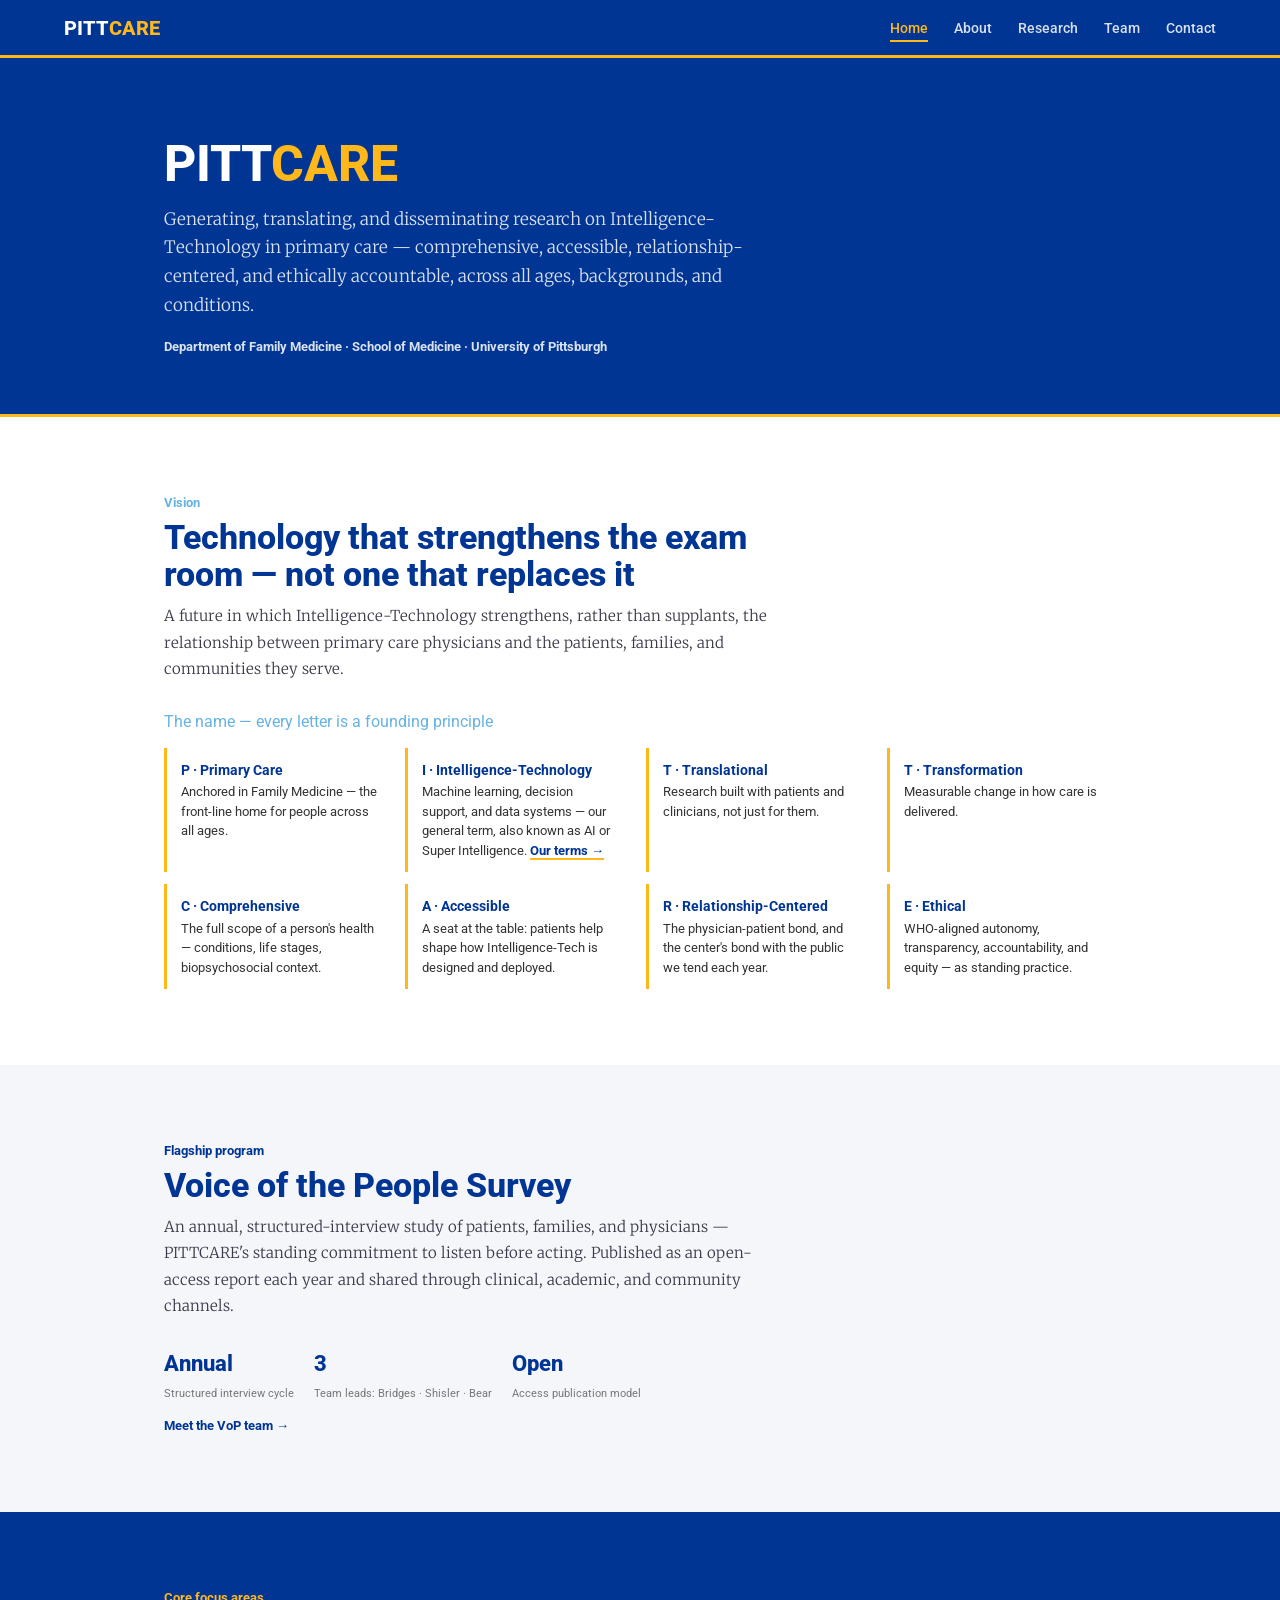
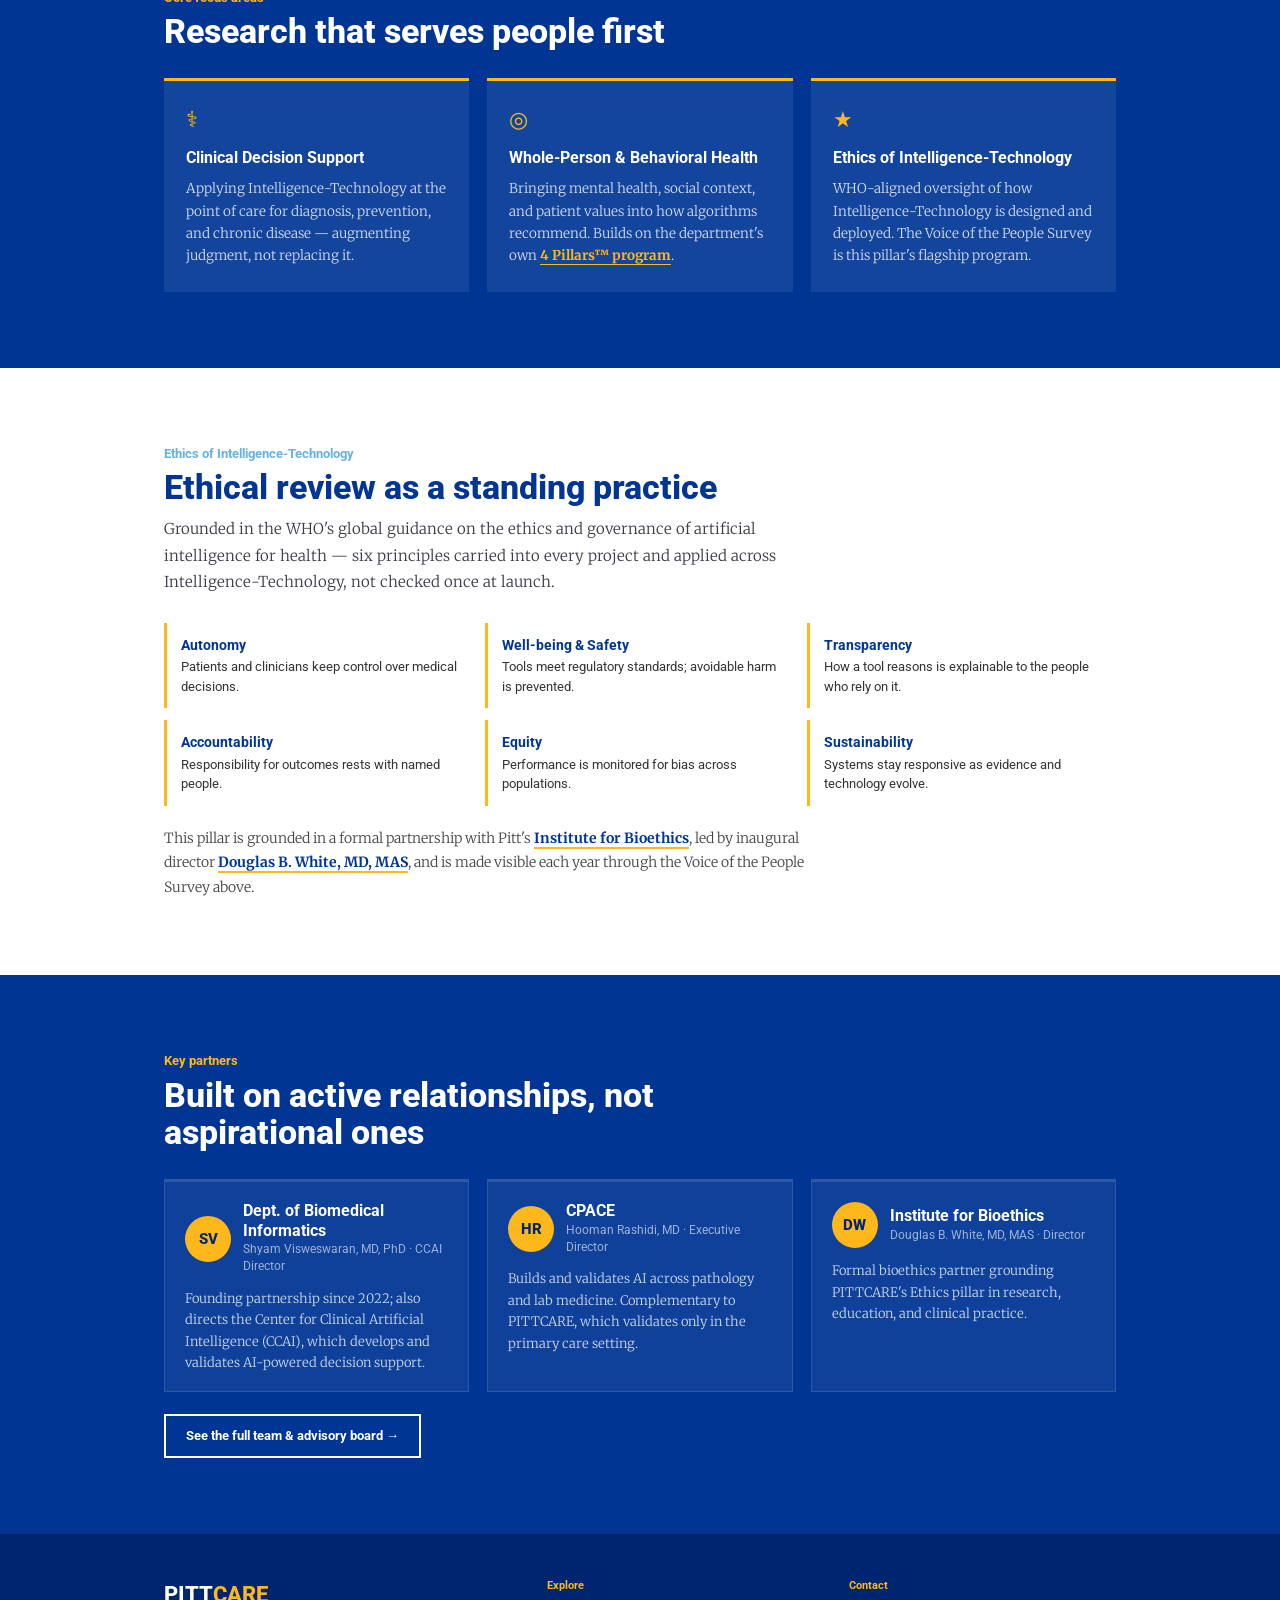
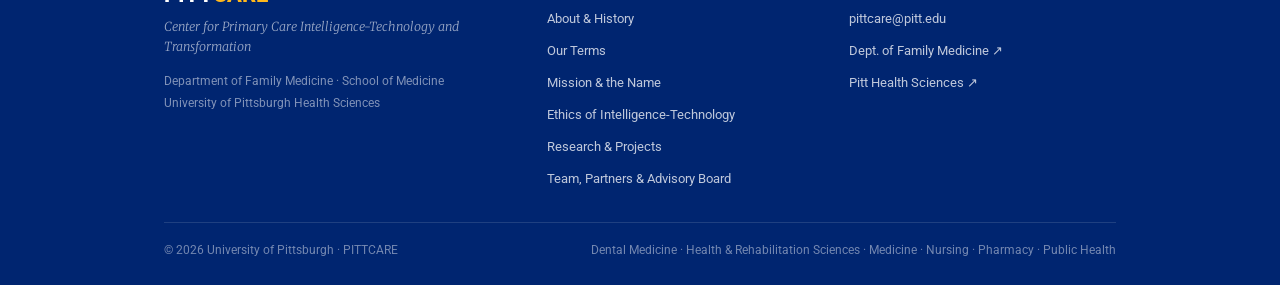
==== commit f554039a: "Add files via upload This is the revision that integrated the term Super Intelligence" ====
--- a/index.html
+++ b/index.html
@@ -35,11 +35,11 @@
     <p class="kicker" style="color:var(--light-blue); margin-top:8px;">The name — every letter is a founding principle</p>
     <div class="chip-grid" style="grid-template-columns:repeat(4,1fr); margin-top:14px;">
       <div class="chip"><b>P · Primary Care</b>Anchored in Family Medicine — the front-line home for people across all ages.</div>
-      <div class="chip"><b>I · Intelligence-Technology</b>Machine learning, decision support, and data systems — broader than "AI" alone.</div>
+      <div class="chip"><b>I · Intelligence-Technology</b>Machine learning, decision support, and data systems — our general term, also known as AI or Super Intelligence. <a href="about.html#lexicon" style="color:var(--royal); font-weight:700; border-bottom:2px solid var(--gold); text-decoration:none;">Our terms →</a></div>
       <div class="chip"><b>T · Translational</b>Research built with patients and clinicians, not just for them.</div>
       <div class="chip"><b>T · Transformation</b>Measurable change in how care is delivered.</div>
       <div class="chip"><b>C · Comprehensive</b>The full scope of a person's health — conditions, life stages, biopsychosocial context.</div>
-      <div class="chip"><b>A · Accessible</b>A seat at the table: patients help shape how IT is designed and deployed.</div>
+      <div class="chip"><b>A · Accessible</b>A seat at the table: patients help shape how Intelligence-Tech is designed and deployed.</div>
       <div class="chip"><b>R · Relationship-Centered</b>The physician-patient bond, and the center's bond with the public we tend each year.</div>
       <div class="chip"><b>E · Ethical</b>WHO-aligned autonomy, transparency, accountability, and equity — as standing practice.</div>
     </div>
@@ -83,7 +83,7 @@
       </div>
       <div class="focus-card">
         <span class="ico">★</span>
-        <h3>Ethics &amp; Responsible AI Governance</h3>
+        <h3>Ethics of Intelligence-Technology</h3>
         <p>WHO-aligned oversight of how Intelligence-Technology is designed and deployed. The Voice of the People Survey is this pillar's flagship program.</p>
       </div>
     </div>
@@ -94,9 +94,9 @@
 <section class="section" id="ethics">
   <div class="wrap">
     <div class="section-head">
-      <p class="kicker">Ethics &amp; responsible AI governance</p>
+      <p class="kicker">Ethics of Intelligence-Technology</p>
       <h2>Ethical review as a standing practice</h2>
-      <p class="lead">Grounded in the WHO's global guidance on AI in health — six principles carried into every project, not checked once at launch.</p>
+      <p class="lead">Grounded in the WHO's global guidance on the ethics and governance of artificial intelligence for health — six principles carried into every project and applied across Intelligence-Technology, not checked once at launch.</p>
     </div>
     <div class="chip-grid fade-in">
       <div class="chip"><b>Autonomy</b>Patients and clinicians keep control over medical decisions.</div>
--- a/styles.css
+++ b/styles.css
@@ -92,6 +92,7 @@
 .chip-grid { display: grid; grid-template-columns: repeat(3, 1fr); gap: 12px; margin-top: 16px; }
 .chip { background: var(--white); border-left: 3px solid var(--gold); padding: 12px 14px; font-family: var(--font-sans); font-size: 13px; color: #333; }
 .chip b { display: block; color: var(--royal); font-size: 13.5px; margin-bottom: 2px; }
+.chip em { display: block; font-style: normal; font-weight: 700; font-size: 10px; letter-spacing: 0.12em; text-transform: uppercase; color: var(--light-blue); margin-bottom: 3px; }
 
 /* ── Person / project cards (shared: research + team pages) ──────── */
 .person-grid { display: grid; grid-template-columns: repeat(auto-fill, minmax(300px, 1fr)); gap: 18px; }
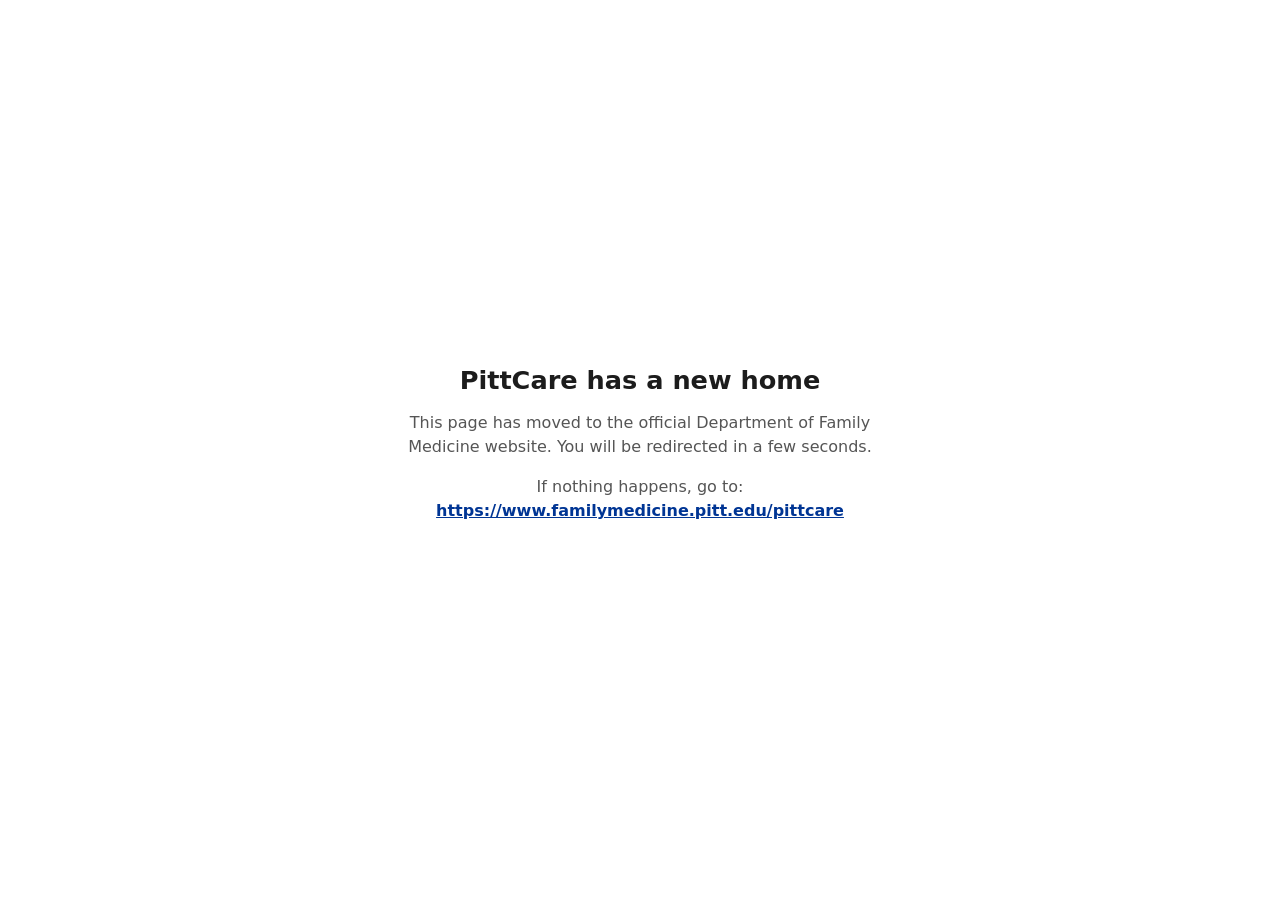
==== commit e1b90a80: "points to pitt site" ====
--- a/index.html
+++ b/index.html
@@ -1,161 +1,60 @@
 <!DOCTYPE html>
 <html lang="en">
 <head>
-<meta charset="UTF-8">
-<meta name="viewport" content="width=device-width, initial-scale=1.0">
-<title>PITTCARE — Center for Primary Care Intelligence-Technology and Transformation</title>
-<meta name="description" content="PITTCARE: generating, translating, and disseminating research on Intelligence-Technology in primary care.">
-<link rel="preconnect" href="https://fonts.googleapis.com">
-<link rel="preconnect" href="https://fonts.gstatic.com" crossorigin>
-<link href="https://fonts.googleapis.com/css2?family=Merriweather:ital,wght@0,300;0,400;0,700;1,300&family=Roboto:wght@400;500;700;800&display=swap" rel="stylesheet">
-<link rel="stylesheet" href="styles.css">
+  <meta charset="utf-8">
+  <meta name="viewport" content="width=device-width, initial-scale=1">
+  <title>PittCare has moved</title>
+
+  <!-- Automatic redirect after 3 seconds (works without JavaScript) -->
+  <meta http-equiv="refresh" content="3; url=https://www.familymedicine.pitt.edu/pittcare">
+  <!-- Tells search engines the official page is the canonical one -->
+  <link rel="canonical" href="https://www.familymedicine.pitt.edu/pittcare">
+
+  <style>
+    :root {
+      --bg: #ffffff;
+      --text: #1c1c1c;
+      --muted: #555555;
+      --link: #003594;
+    }
+    @media (prefers-color-scheme: dark) {
+      :root {
+        --bg: #14161a;
+        --text: #f0f0f0;
+        --muted: #b0b4ba;
+        --link: #8fb3ff;
+      }
+    }
+    body {
+      margin: 0;
+      min-height: 100vh;
+      display: grid;
+      place-items: center;
+      background: var(--bg);
+      color: var(--text);
+      font-family: system-ui, -apple-system, "Segoe UI", Roboto, sans-serif;
+      line-height: 1.5;
+    }
+    main { max-width: 32rem; padding: 2rem; text-align: center; }
+    h1 { font-size: 1.6rem; margin: 0 0 0.75rem; }
+    p { color: var(--muted); margin: 0 0 1rem; }
+    a { color: var(--link); font-weight: 600; word-break: break-all; }
+  </style>
 </head>
-<body data-page="home">
+<body>
+  <main>
+    <h1>PittCare has a new home</h1>
+    <p>This page has moved to the official Department of Family Medicine website. You will be redirected in a few seconds.</p>
+    <p>If nothing happens, go to:<br>
+      <a href="https://www.familymedicine.pitt.edu/pittcare">https://www.familymedicine.pitt.edu/pittcare</a>
+    </p>
+  </main>
 
-<div id="site-nav"></div>
-
-<!-- ── Hero ─────────────────────────────────────────────────────── -->
-<header class="hero">
-  <div class="wrap">
-    <h1>PITT<span>CARE</span></h1>
-    <p>Generating, translating, and disseminating research on Intelligence-Technology in primary care — comprehensive, accessible, relationship-centered, and ethically accountable, across all ages, backgrounds, and conditions.</p>
-    <p style="margin-top:16px; font-family:var(--font-sans); font-weight:700; font-size:13px;">Department of Family Medicine · School of Medicine · University of Pittsburgh</p>
-  </div>
-</header>
-
-<!-- ── About & mission ──────────────────────────────────────────── -->
-<section class="section" id="about">
-  <div class="wrap">
-    <div class="section-head">
-      <p class="kicker">Vision</p>
-      <h2>Technology that strengthens the exam room — not one that replaces it</h2>
-      <p class="lead">A future in which Intelligence-Technology strengthens, rather than supplants, the relationship between primary care physicians and the patients, families, and communities they serve.</p>
-    </div>
-
-    <p class="kicker" style="color:var(--light-blue); margin-top:8px;">The name — every letter is a founding principle</p>
-    <div class="chip-grid" style="grid-template-columns:repeat(4,1fr); margin-top:14px;">
-      <div class="chip"><b>P · Primary Care</b>Anchored in Family Medicine — the front-line home for people across all ages.</div>
-      <div class="chip"><b>I · Intelligence-Technology</b>Machine learning, decision support, and data systems — our general term, also known as AI or Super Intelligence. <a href="about.html#lexicon" style="color:var(--royal); font-weight:700; border-bottom:2px solid var(--gold); text-decoration:none;">Our terms →</a></div>
-      <div class="chip"><b>T · Translational</b>Research built with patients and clinicians, not just for them.</div>
-      <div class="chip"><b>T · Transformation</b>Measurable change in how care is delivered.</div>
-      <div class="chip"><b>C · Comprehensive</b>The full scope of a person's health — conditions, life stages, biopsychosocial context.</div>
-      <div class="chip"><b>A · Accessible</b>A seat at the table: patients help shape how Intelligence-Tech is designed and deployed.</div>
-      <div class="chip"><b>R · Relationship-Centered</b>The physician-patient bond, and the center's bond with the public we tend each year.</div>
-      <div class="chip"><b>E · Ethical</b>WHO-aligned autonomy, transparency, accountability, and equity — as standing practice.</div>
-    </div>
-  </div>
-</section>
-
-<!-- ── Voice of the People — condensed ──────────────────────────── -->
-<section class="section bg-light" id="vop">
-  <div class="wrap">
-    <div class="section-head">
-      <p class="kicker" style="color:var(--royal);">Flagship program</p>
-      <h2>Voice of the People Survey</h2>
-      <p class="lead">An annual, structured-interview study of patients, families, and physicians — PITTCARE's standing commitment to listen before acting. Published as an open-access report each year and shared through clinical, academic, and community channels.</p>
-    </div>
-    <div class="proj-stats fade-in">
-      <div class="proj-stat"><b>Annual</b><span>Structured interview cycle</span></div>
-      <div class="proj-stat"><b>3</b><span>Team leads: Bridges · Shisler · Bear</span></div>
-      <div class="proj-stat"><b>Open</b><span>Access publication model</span></div>
-    </div>
-    <a href="research.html#vop-team" class="pcard-links" style="font-family:var(--font-sans); font-weight:700; font-size:13px; color:var(--royal); text-decoration:none;">Meet the VoP team →</a>
-  </div>
-</section>
-
-<!-- ── Core focus areas ─────────────────────────────────────────── -->
-<section class="section bg-royal">
-  <div class="wrap">
-    <div class="section-head">
-      <p class="kicker">Core focus areas</p>
-      <h2>Research that serves people first</h2>
-    </div>
-    <div class="card-grid fade-in">
-      <div class="focus-card">
-        <span class="ico">⚕</span>
-        <h3>Clinical Decision Support</h3>
-        <p>Applying Intelligence-Technology at the point of care for diagnosis, prevention, and chronic disease — augmenting judgment, not replacing it.</p>
-      </div>
-      <div class="focus-card">
-        <span class="ico">◎</span>
-        <h3>Whole-Person &amp; Behavioral Health</h3>
-        <p>Bringing mental health, social context, and patient values into how algorithms recommend. Builds on the department's own <a href="research.html#four-pillars">4 Pillars™ program</a>.</p>
-      </div>
-      <div class="focus-card">
-        <span class="ico">★</span>
-        <h3>Ethics of Intelligence-Technology</h3>
-        <p>WHO-aligned oversight of how Intelligence-Technology is designed and deployed. The Voice of the People Survey is this pillar's flagship program.</p>
-      </div>
-    </div>
-  </div>
-</section>
-
-<!-- ── Ethics ───────────────────────────────────────────────────── -->
-<section class="section" id="ethics">
-  <div class="wrap">
-    <div class="section-head">
-      <p class="kicker">Ethics of Intelligence-Technology</p>
-      <h2>Ethical review as a standing practice</h2>
-      <p class="lead">Grounded in the WHO's global guidance on the ethics and governance of artificial intelligence for health — six principles carried into every project and applied across Intelligence-Technology, not checked once at launch.</p>
-    </div>
-    <div class="chip-grid fade-in">
-      <div class="chip"><b>Autonomy</b>Patients and clinicians keep control over medical decisions.</div>
-      <div class="chip"><b>Well-being &amp; Safety</b>Tools meet regulatory standards; avoidable harm is prevented.</div>
-      <div class="chip"><b>Transparency</b>How a tool reasons is explainable to the people who rely on it.</div>
-      <div class="chip"><b>Accountability</b>Responsibility for outcomes rests with named people.</div>
-      <div class="chip"><b>Equity</b>Performance is monitored for bias across populations.</div>
-      <div class="chip"><b>Sustainability</b>Systems stay responsive as evidence and technology evolve.</div>
-    </div>
-    <p style="font-family:var(--font-serif); font-weight:300; font-size:14px; line-height:1.75; color:#444; max-width:680px; margin-top:20px;">
-      This pillar is grounded in a formal partnership with Pitt's <a href="https://bioethics.pitt.edu" target="_blank" rel="noopener" style="color:var(--royal); font-weight:700; border-bottom:2px solid var(--gold); text-decoration:none;">Institute for Bioethics</a>, led by inaugural director <a href="team.html#white" style="color:var(--royal); font-weight:700; border-bottom:2px solid var(--gold); text-decoration:none;">Douglas B. White, MD, MAS</a>, and is made visible each year through the Voice of the People Survey above.
-    </p>
-  </div>
-</section>
-
-<!-- ── Key collaborators preview ────────────────────────────────── -->
-<section class="section bg-royal">
-  <div class="wrap">
-    <div class="section-head">
-      <p class="kicker">Key partners</p>
-      <h2>Built on active relationships, not aspirational ones</h2>
-    </div>
-    <div class="person-grid fade-in">
-      <div class="pcard accent" style="background:rgba(255,255,255,0.06); border-color:rgba(255,255,255,0.12);">
-        <div class="pcard-top">
-          <div class="pcard-avatar gold">SV</div>
-          <div>
-            <div class="pcard-name" style="color:var(--white);">Dept. of Biomedical Informatics</div>
-            <div class="pcard-cred" style="color:rgba(255,255,255,0.6);">Shyam Visweswaran, MD, PhD · CCAI Director</div>
-          </div>
-        </div>
-        <p class="pcard-bio" style="color:rgba(255,255,255,0.8);">Founding partnership since 2022; also directs the Center for Clinical Artificial Intelligence (CCAI), which develops and validates AI-powered decision support.</p>
-      </div>
-      <div class="pcard accent" style="background:rgba(255,255,255,0.06); border-color:rgba(255,255,255,0.12);">
-        <div class="pcard-top">
-          <div class="pcard-avatar gold">HR</div>
-          <div>
-            <div class="pcard-name" style="color:var(--white);">CPACE</div>
-            <div class="pcard-cred" style="color:rgba(255,255,255,0.6);">Hooman Rashidi, MD · Executive Director</div>
-          </div>
-        </div>
-        <p class="pcard-bio" style="color:rgba(255,255,255,0.8);">Builds and validates AI across pathology and lab medicine. Complementary to PITTCARE, which validates only in the primary care setting.</p>
-      </div>
-      <div class="pcard accent" style="background:rgba(255,255,255,0.06); border-color:rgba(255,255,255,0.12);">
-        <div class="pcard-top">
-          <div class="pcard-avatar gold">DW</div>
-          <div>
-            <div class="pcard-name" style="color:var(--white);">Institute for Bioethics</div>
-            <div class="pcard-cred" style="color:rgba(255,255,255,0.6);">Douglas B. White, MD, MAS · Director</div>
-          </div>
-        </div>
-        <p class="pcard-bio" style="color:rgba(255,255,255,0.8);">Formal bioethics partner grounding PITTCARE's Ethics pillar in research, education, and clinical practice.</p>
-      </div>
-    </div>
-    <a href="team.html" class="btn" style="margin-top:22px;">See the full team &amp; advisory board →</a>
-  </div>
-</section>
-
-<div id="site-footer"></div>
-<script src="site.js"></script>
+  <script>
+    // Faster redirect for browsers with JavaScript enabled
+    setTimeout(function () {
+      window.location.replace("https://www.familymedicine.pitt.edu/pittcare");
+    }, 1500);
+  </script>
 </body>
 </html>
